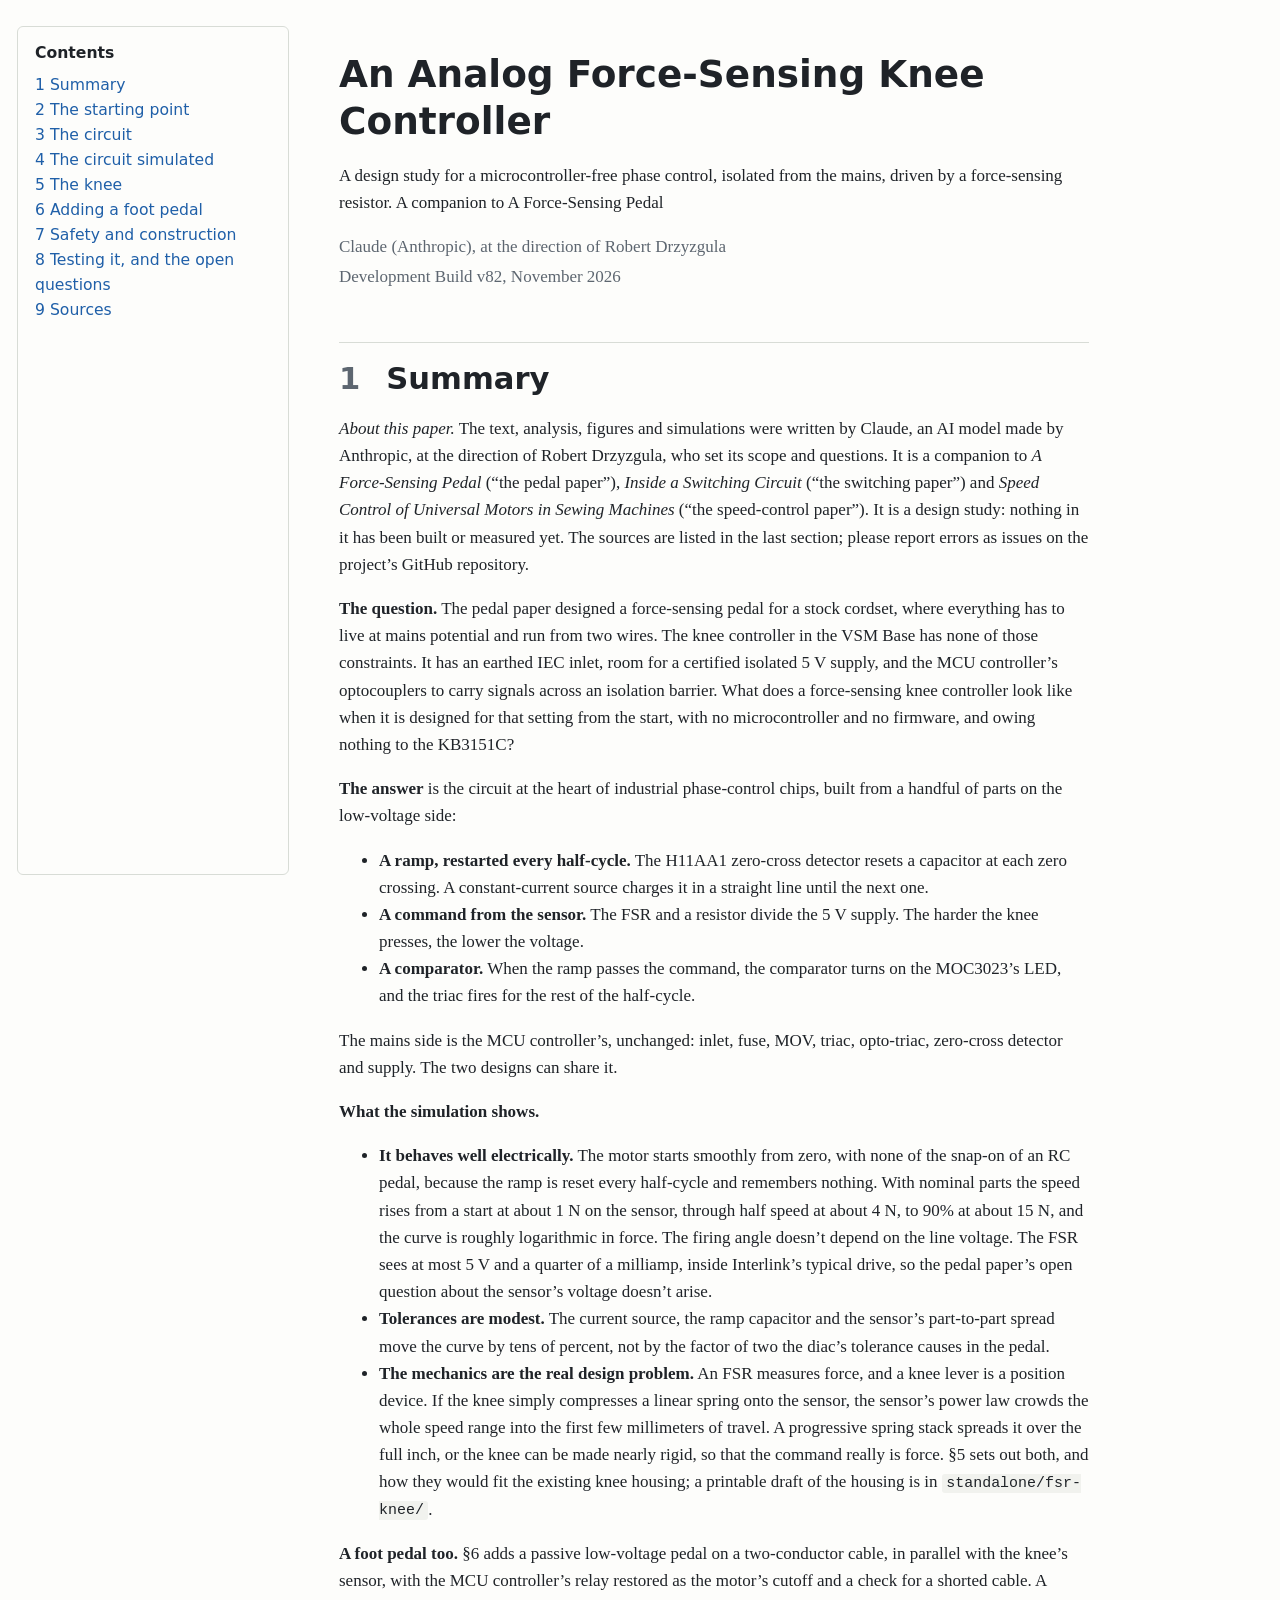
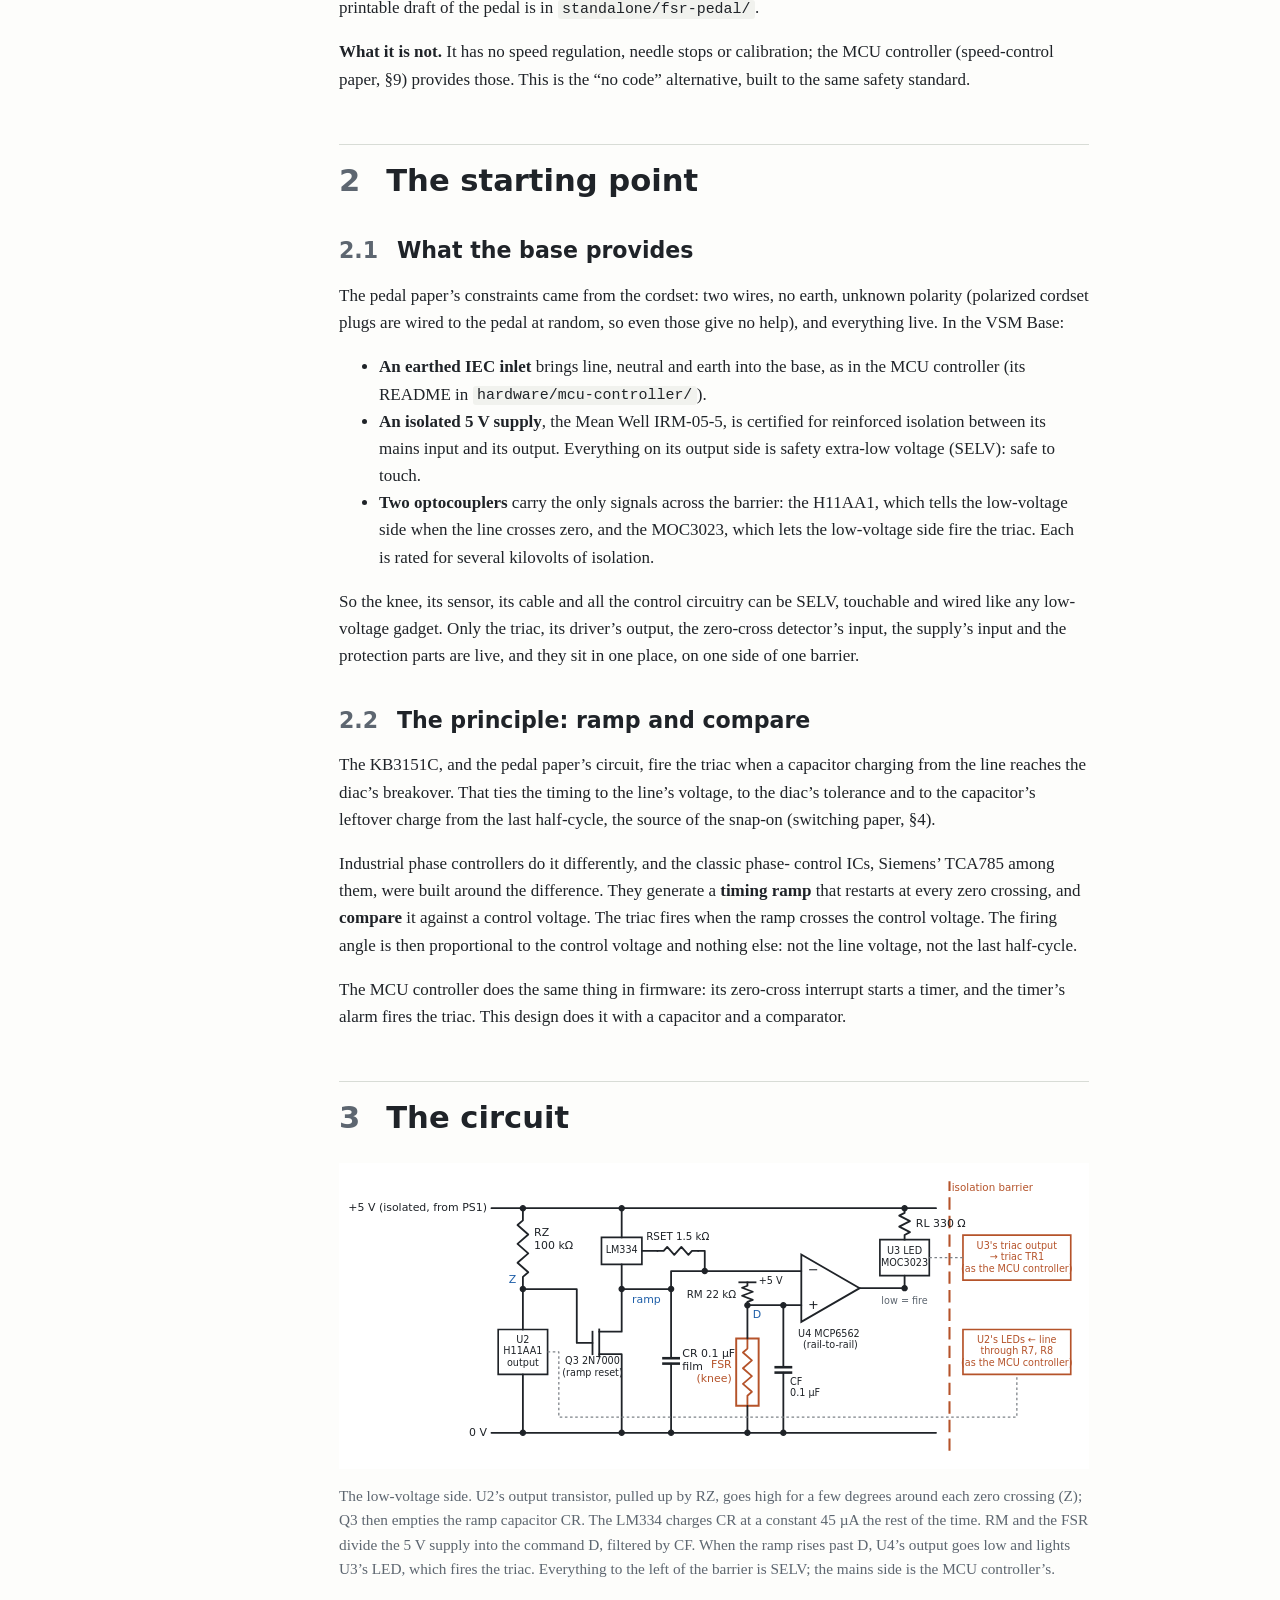
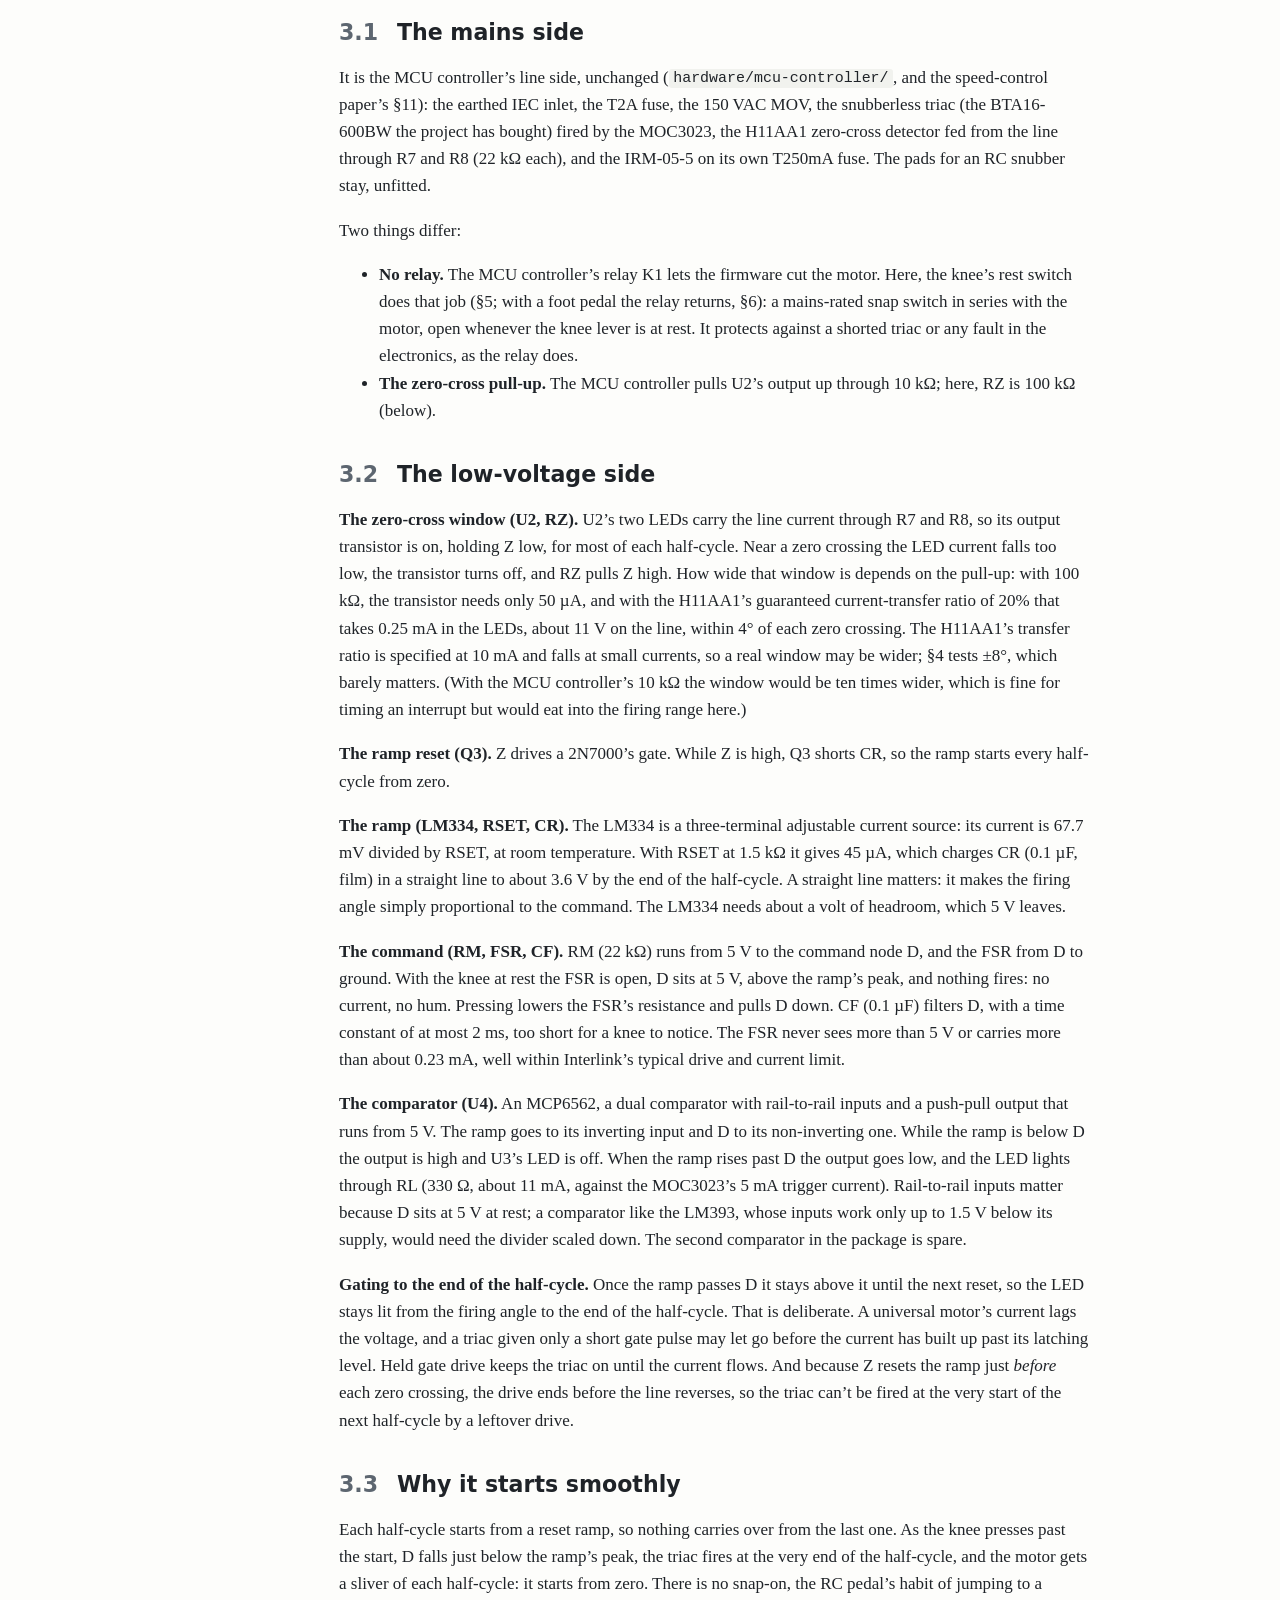
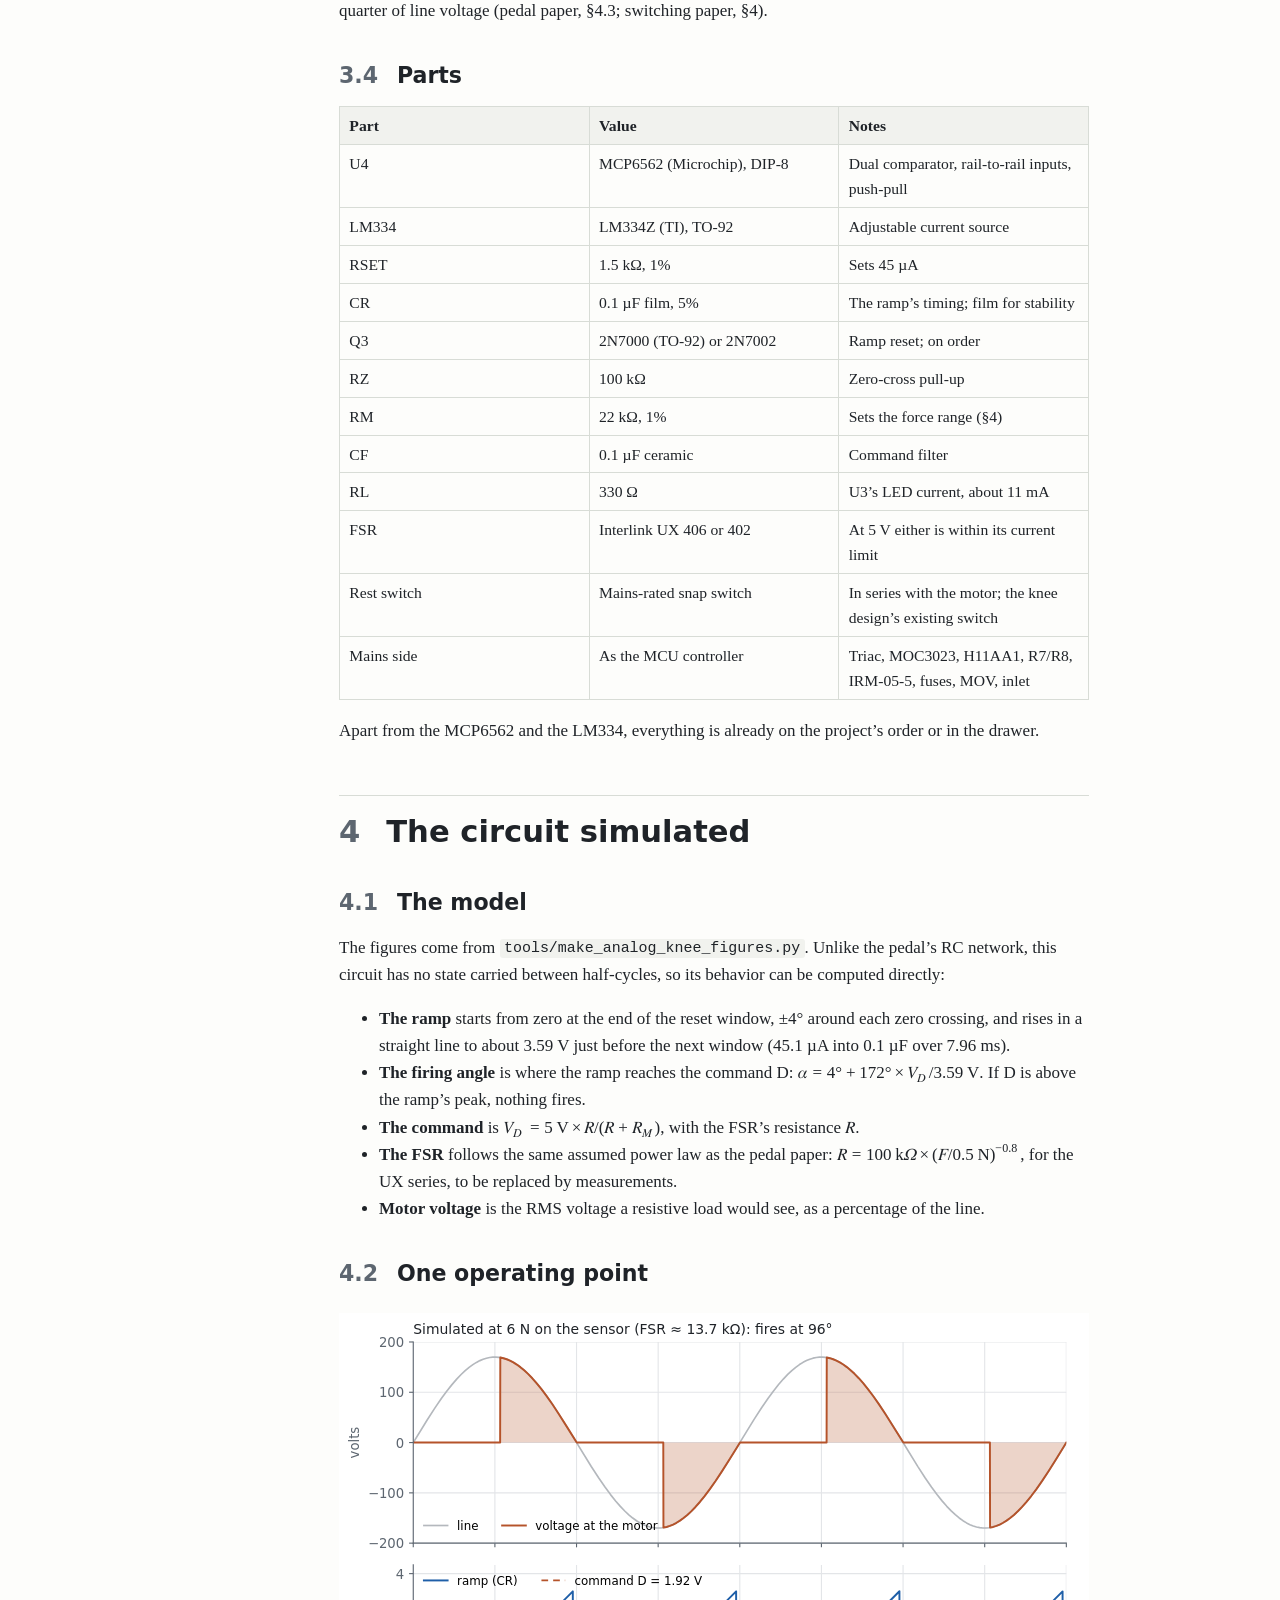
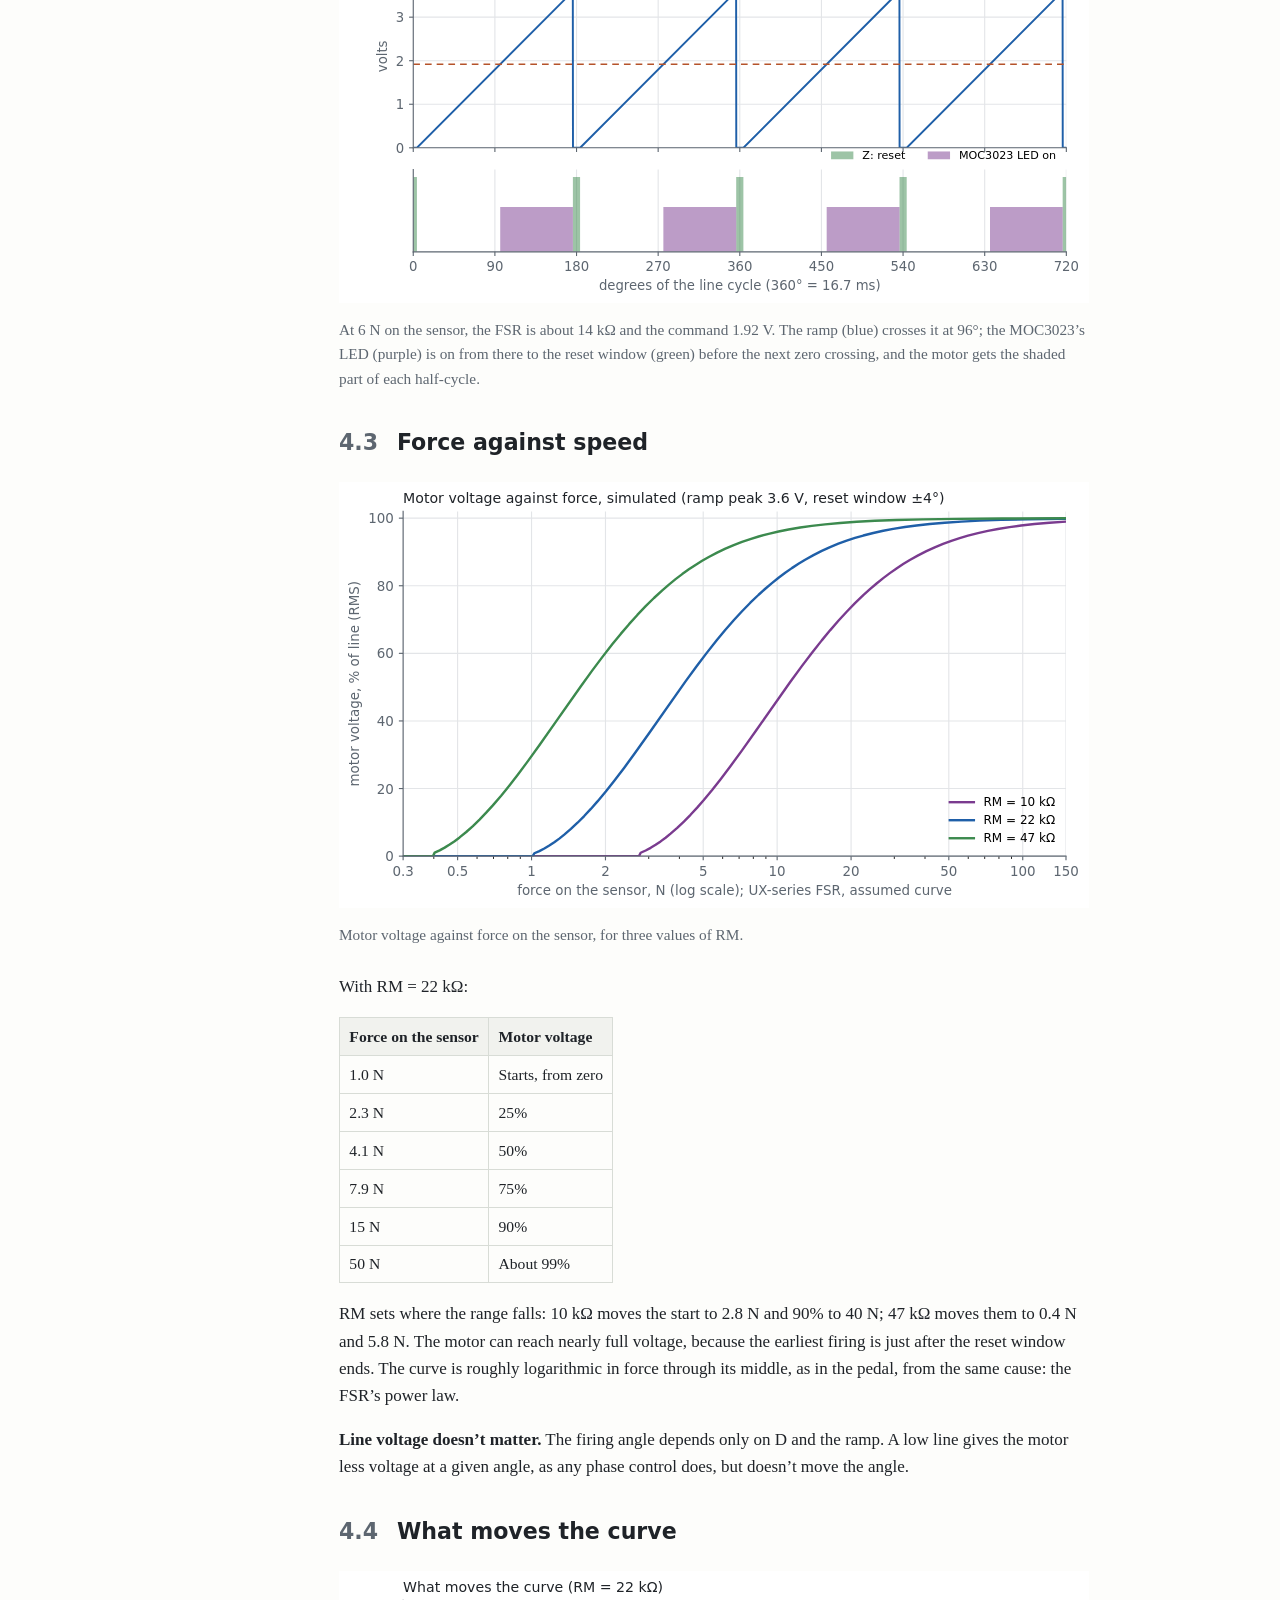
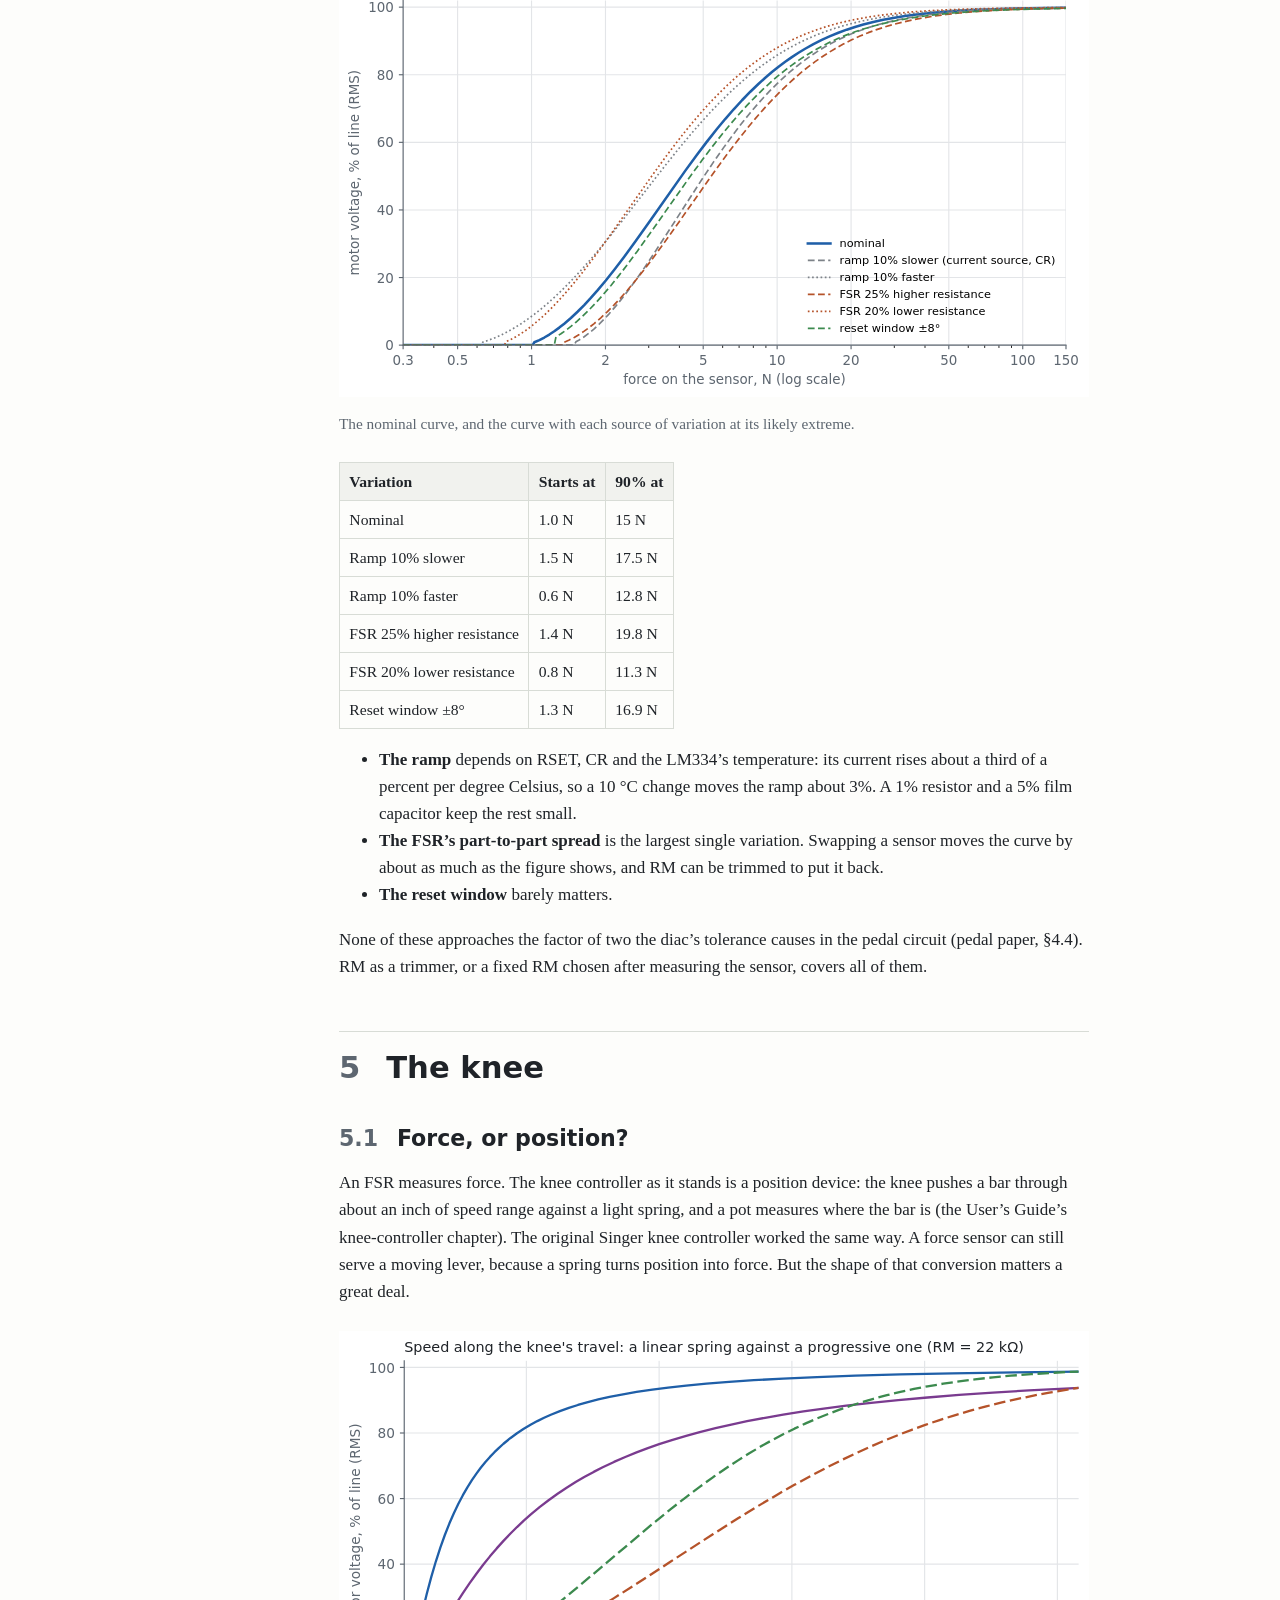
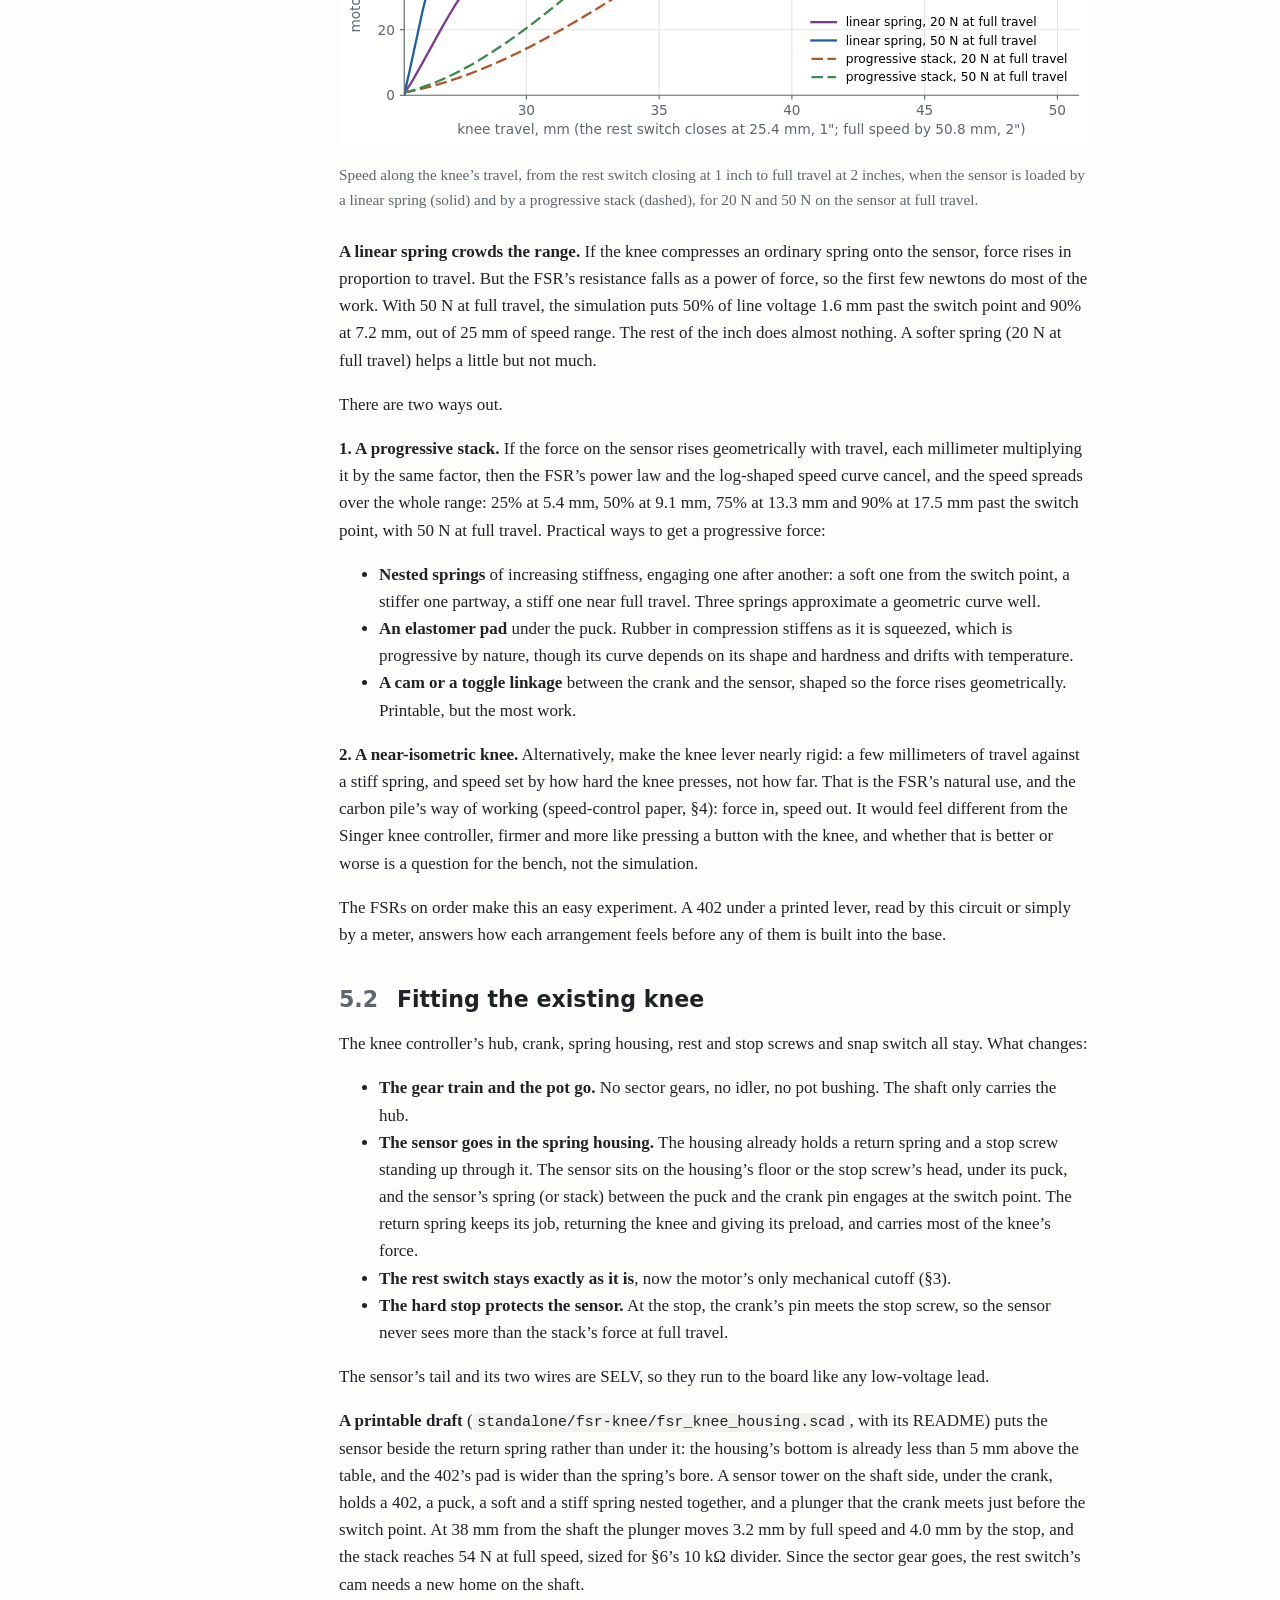
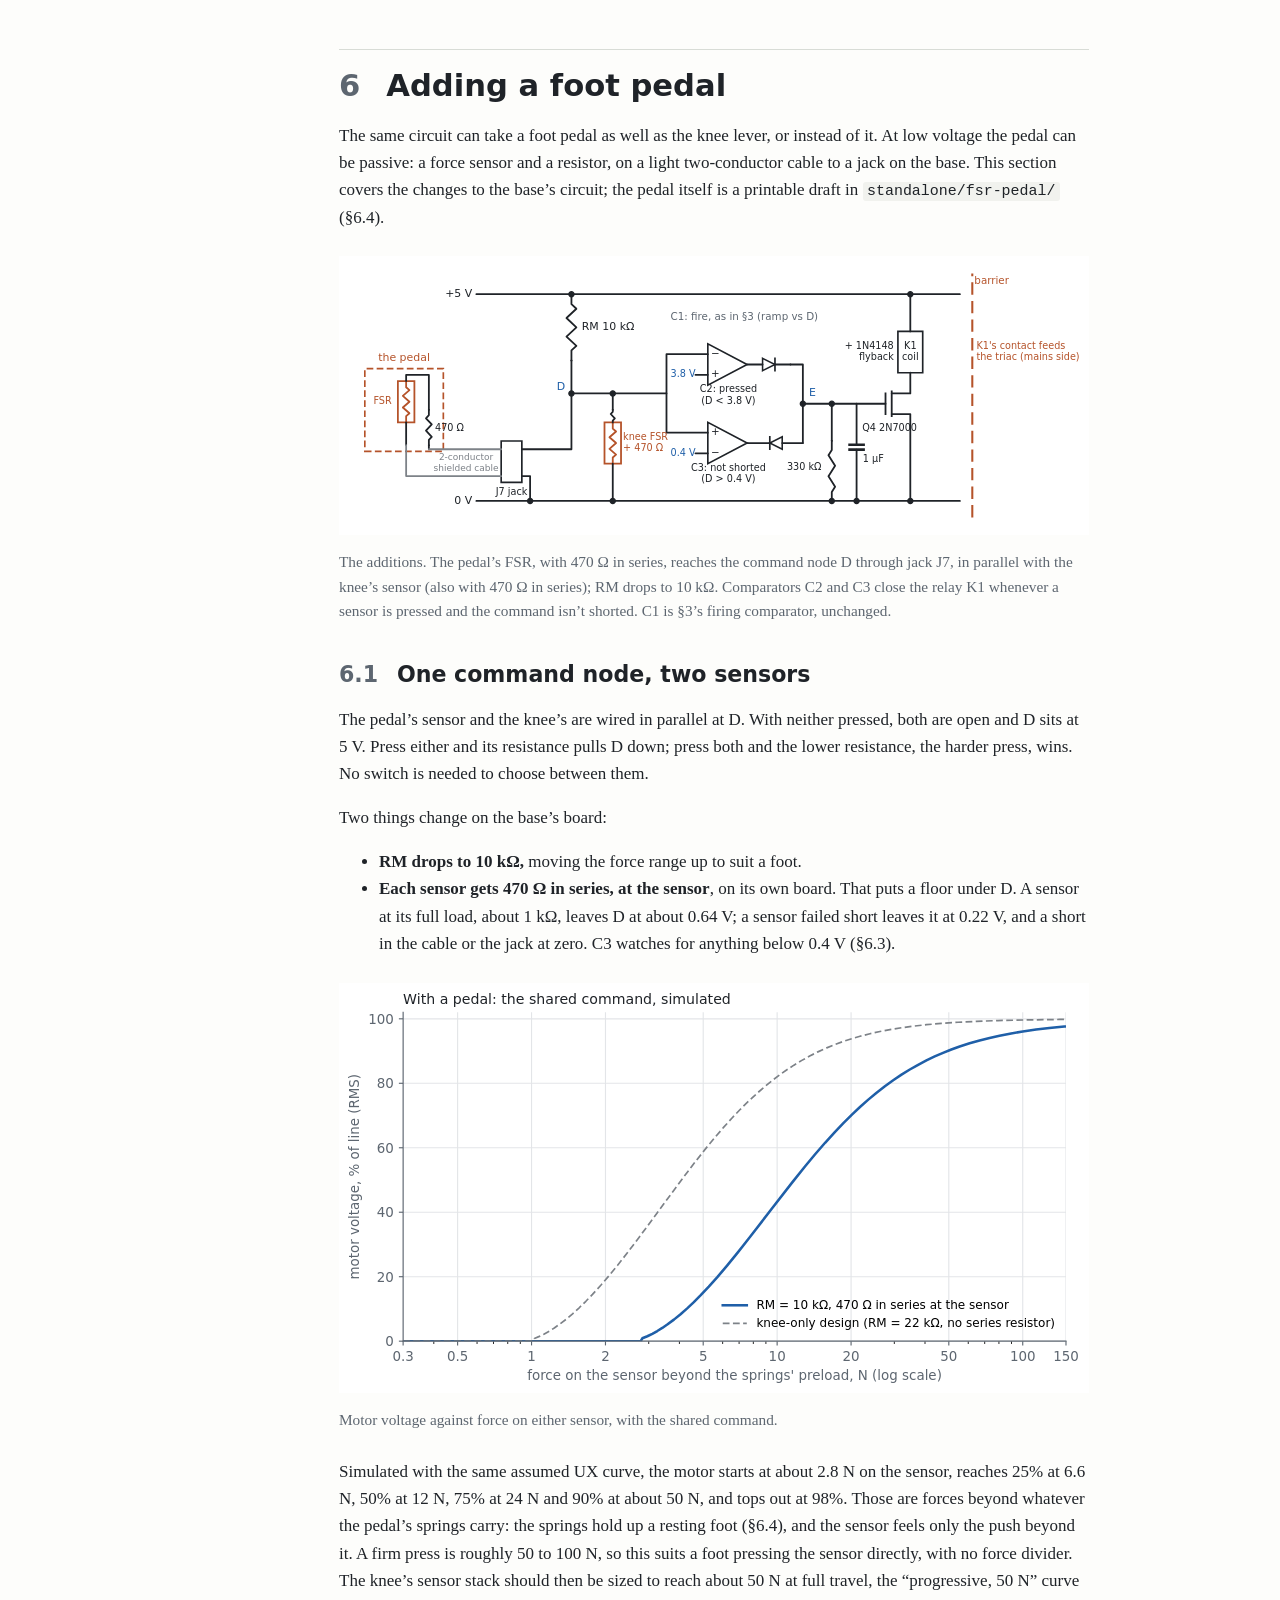
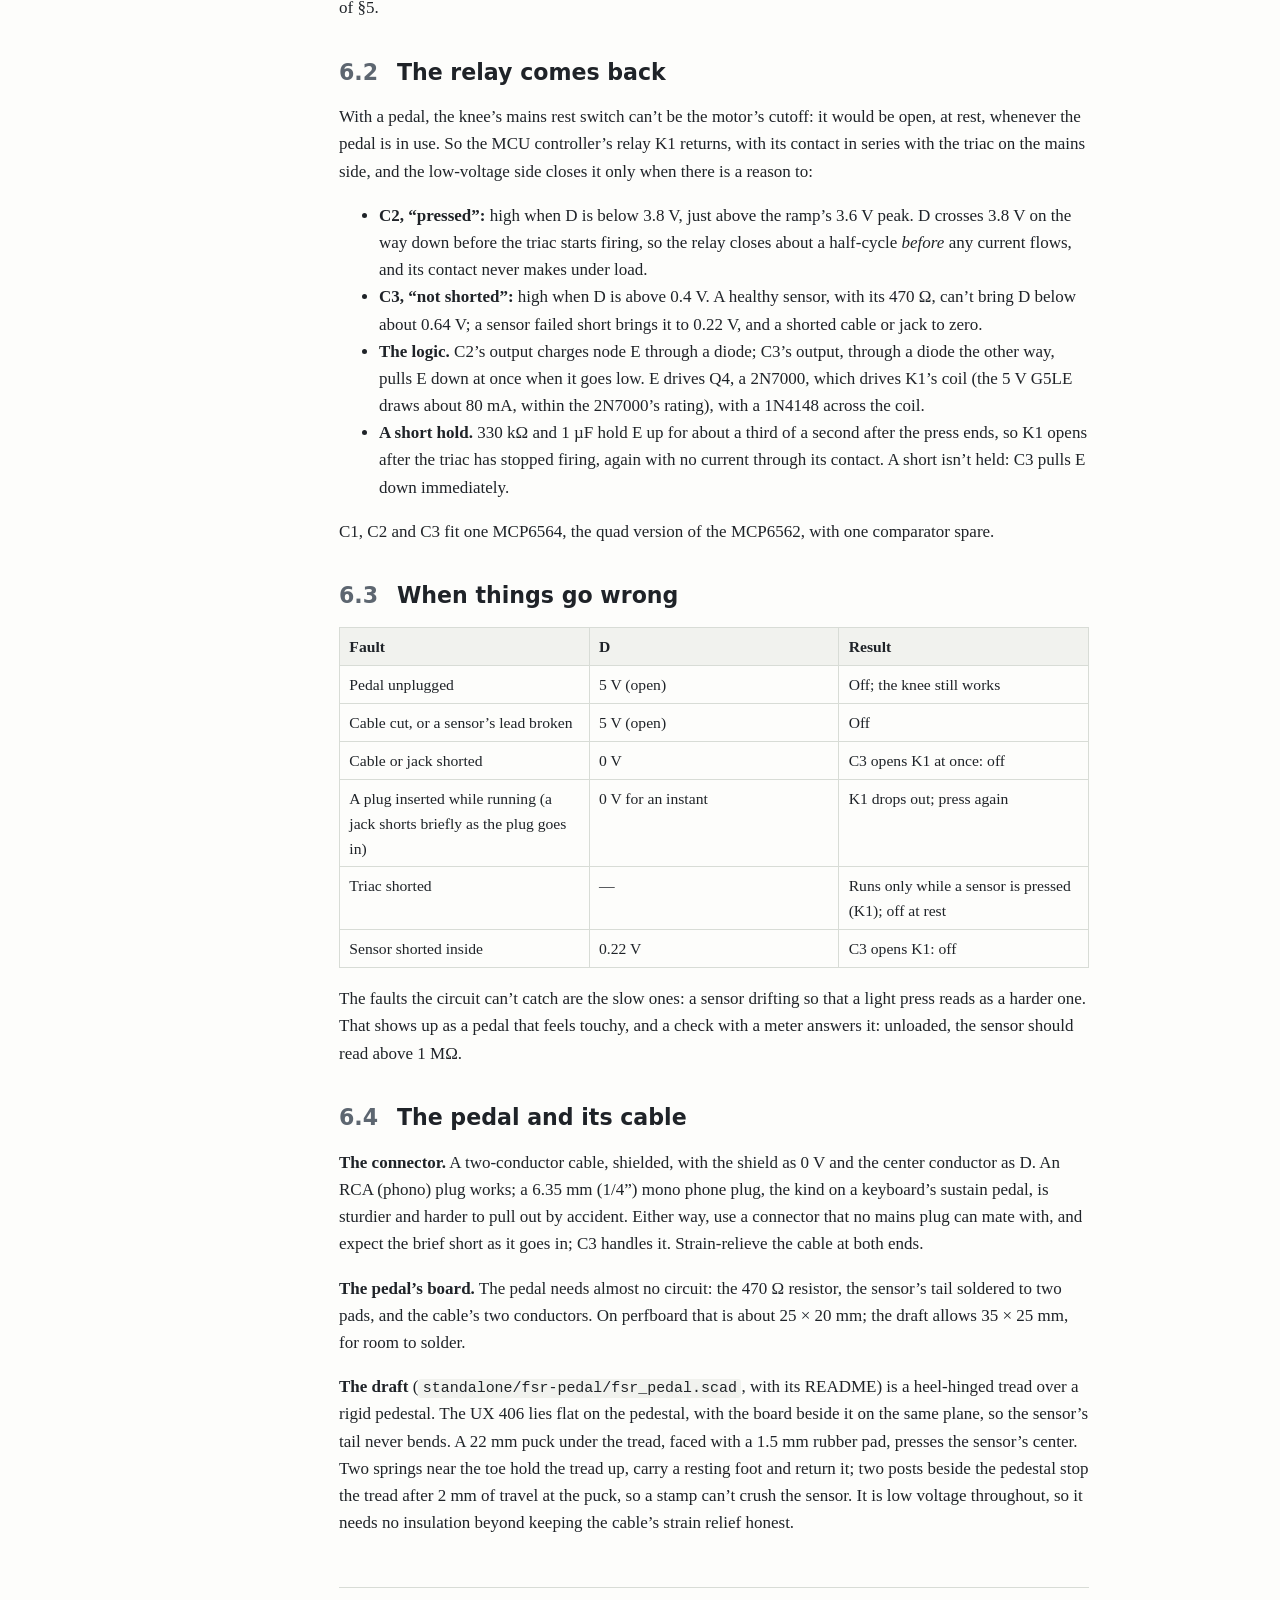
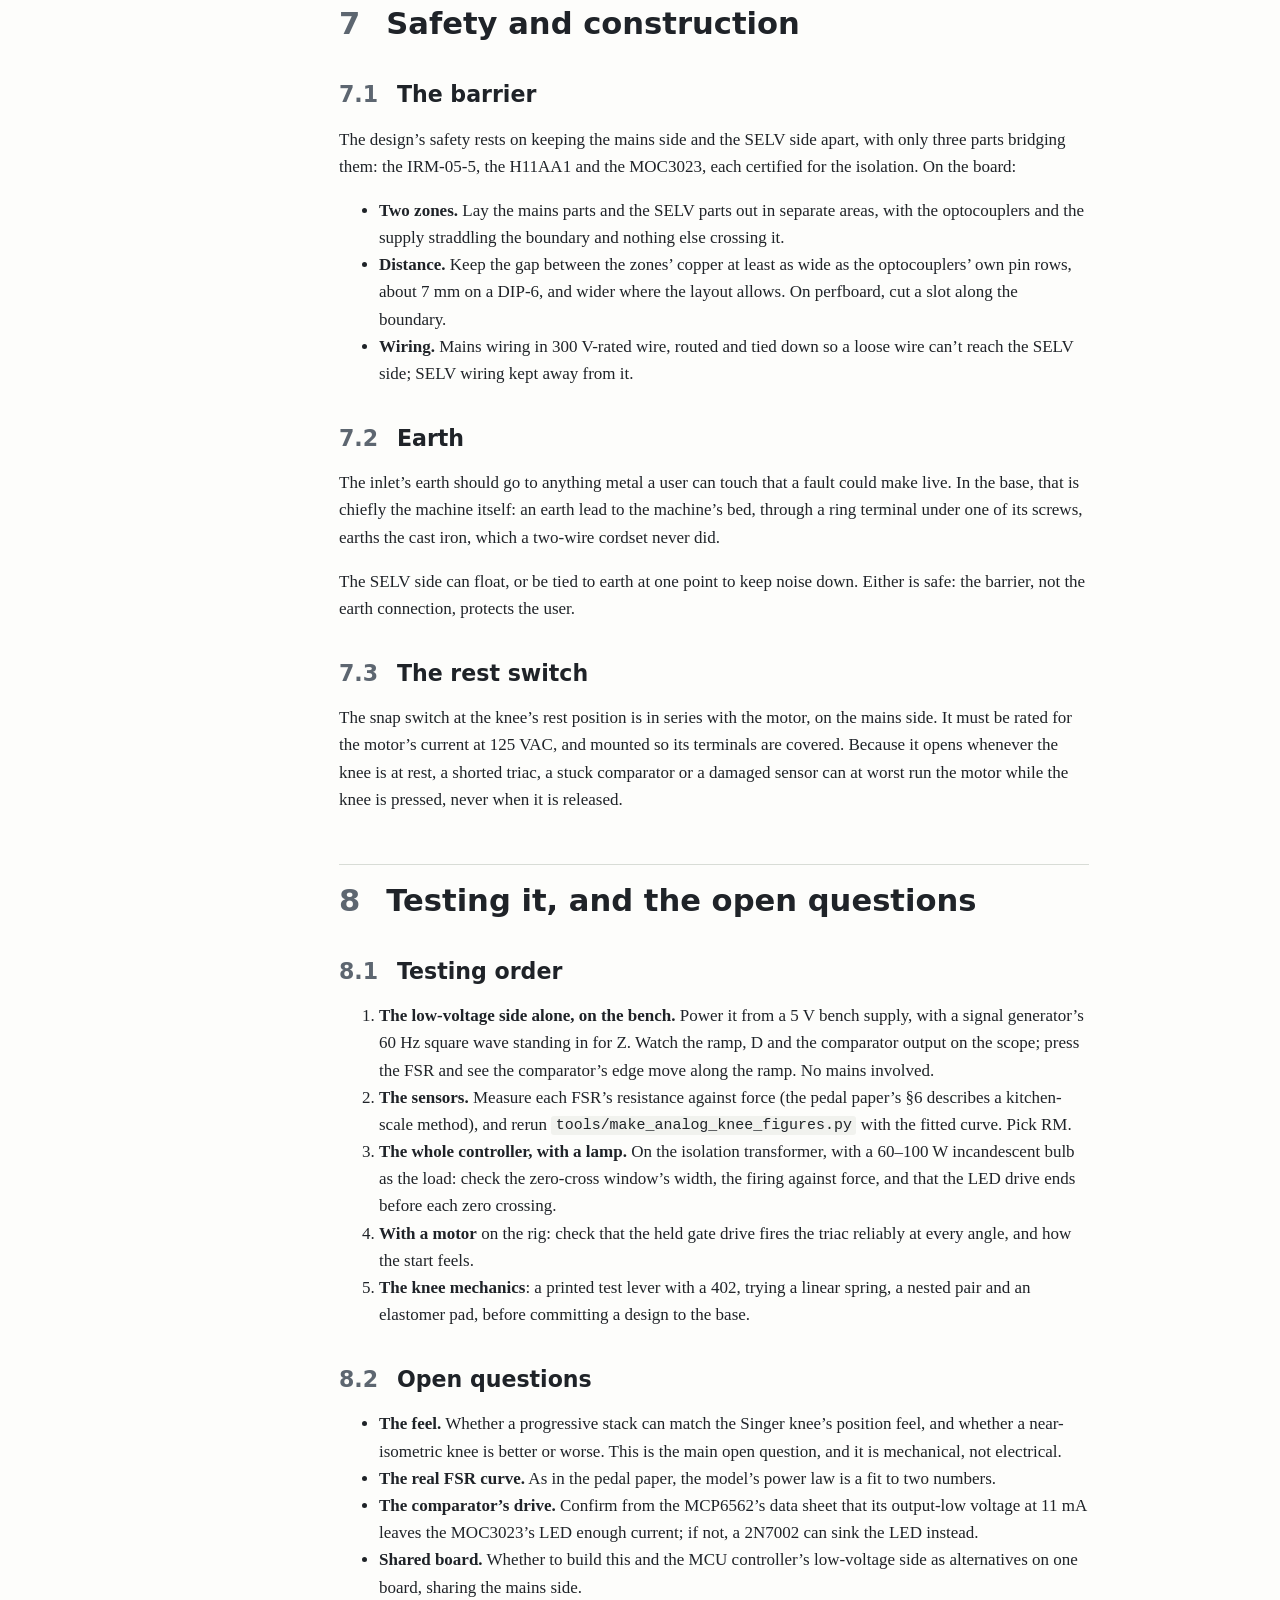
==== docs-snapshot/vsm-analog-knee-controller.html @ 9db37150 "Publish an HTML snapshot of the documents on GitHub Pages; v83 - docs-snapshot/ replaces pdfs/: the " ====
<!DOCTYPE html>
<html xmlns="http://www.w3.org/1999/xhtml" lang="en" xml:lang="en">
<head>
  <meta charset="utf-8" />
  <meta name="generator" content="pandoc" />
  <meta name="viewport" content="width=device-width, initial-scale=1.0, user-scalable=yes" />
  <meta name="author" content="Claude (Anthropic), at the direction of Robert Drzyzgula" />
  <title>An Analog Force-Sensing Knee Controller</title>
  <style>
code{white-space: pre-wrap;}
span.smallcaps{font-variant: small-caps;}
div.columns{display: flex; gap: min(4vw, 1.5em);}
div.column{flex: auto; overflow-x: auto;}
div.hanging-indent{margin-left: 1.5em; text-indent: -1.5em;}

ul.task-list[class]{list-style: none;}
ul.task-list li input[type="checkbox"] {
font-size: inherit;
width: 0.8em;
margin: 0 0.8em 0.2em -1.6em;
vertical-align: middle;
}
</style>
  <style type="text/css">
:root {
--bg: #fdfdfb; --fg: #1f2328; --muted: #5d6670; --rule: #d8dcd6;
--link: #1f5fa8; --code-bg: #f1f2ee; --quote-bg: #f3f5f0; --quote-bar: #8aa37b;
color-scheme: light dark;
}
@media (prefers-color-scheme: dark) {
:root {
--bg: #17191c; --fg: #e3e5e8; --muted: #9aa3ad; --rule: #353a40;
--link: #79aef0; --code-bg: #23272b; --quote-bg: #1f2420; --quote-bar: #6f8a62;
}
img { background: #fff; border-radius: 4px; } 
}
* { box-sizing: border-box; }
html { font-size: 17px; }
body {
margin: 0 auto; padding: 2rem 16px 4rem; max-width: 46rem;
background: var(--bg); color: var(--fg);
font: 1rem/1.6 Charter, "Bitstream Charter", "Iowan Old Style", Georgia, serif;
-webkit-text-size-adjust: 100%;
}
h1, h2, h3, h4, #TOC { font-family: system-ui, -apple-system, "Segoe UI", Roboto, sans-serif; }
h1, h2, h3 { line-height: 1.25; }
h1 { font-size: 1.8rem; margin: 3rem 0 1rem; padding-top: 1rem; border-top: 1px solid var(--rule); }
h2 { font-size: 1.3rem; margin: 2.2rem 0 .6rem; }
h3 { font-size: 1.1rem; margin: 1.8rem 0 .5rem; }
.header-section-number { color: var(--muted); margin-right: .5em; }
header#title-block-header { margin-bottom: 2rem; }
header#title-block-header h1.title { border: 0; margin-top: 0; font-size: 2.2rem; }
header .author, header .date { color: var(--muted); margin: .2rem 0; }
a { color: var(--link); text-decoration-thickness: 1px; text-underline-offset: 2px; }
img { max-width: 100%; height: auto; }
figure { margin: 1.5rem 0; text-align: center; }
figcaption { color: var(--muted); font-size: .9rem; margin-top: .4rem; text-align: left; }
code { font: .88em/1.4 ui-monospace, "SF Mono", Menlo, Consolas, monospace;
background: var(--code-bg); padding: .1em .3em; border-radius: 3px; overflow-wrap: anywhere; }
pre { background: var(--code-bg); padding: .8rem 1rem; border-radius: 4px; overflow-x: auto; }
pre code { background: none; padding: 0; overflow-wrap: normal; }
blockquote { margin: 1.2rem 0; padding: .6rem 1rem; background: var(--quote-bg);
border-left: 3px solid var(--quote-bar); border-radius: 0 4px 4px 0; }
blockquote p { margin: .4rem 0; }
table { border-collapse: collapse; margin: 1rem 0; font-size: .92rem; display: block;
overflow-x: auto; max-width: 100%; }
th, td { border: 1px solid var(--rule); padding: .35rem .55rem; text-align: left; vertical-align: top; }
th { background: var(--code-bg); }
#TOC { font-size: .92rem; border: 1px solid var(--rule); border-radius: 6px; padding: .8rem 1rem; margin: 0 0 2rem; }
#TOC::before { content: "Contents"; display: block; font-weight: 600; margin-bottom: .4rem; }
#TOC ul { list-style: none; padding-left: 1.1rem; margin: .2rem 0; }
#TOC > ul { padding-left: 0; }
#TOC a { text-decoration: none; }
#TOC a:hover { text-decoration: underline; }

@media (min-width: 78rem) {
body { margin-left: max(19rem, calc(50vw - 23rem)); }
#TOC { position: fixed; top: 1.5rem; bottom: 1.5rem; width: 16rem;
left: max(1rem, calc(50vw - 23rem - 18rem)); overflow-y: auto; margin: 0; }
}
@media print {
#TOC { position: static; width: auto; }
body { margin: 0 auto; max-width: none; }
a { color: inherit; }
}
</style>
  
</head>
<body>
<header id="title-block-header">
<h1 class="title">An Analog Force-Sensing Knee Controller</h1>
<p class="subtitle">A design study for a microcontroller-free phase
control, isolated from the mains, driven by a force-sensing resistor. A
companion to A Force-Sensing Pedal</p>
<p class="author">Claude (Anthropic), at the direction of Robert
Drzyzgula</p>
<p class="date">Development Build v82, November 2026</p>
</header>
<nav id="TOC" role="doc-toc">
<ul>
<li><a href="#summary" id="toc-summary"><span class="toc-section-number">1</span> Summary</a></li>
<li><a href="#the-starting-point" id="toc-the-starting-point"><span class="toc-section-number">2</span> The starting point</a></li>
<li><a href="#the-circuit" id="toc-the-circuit"><span class="toc-section-number">3</span> The circuit</a></li>
<li><a href="#the-circuit-simulated" id="toc-the-circuit-simulated"><span class="toc-section-number">4</span>
The circuit simulated</a></li>
<li><a href="#the-knee" id="toc-the-knee"><span class="toc-section-number">5</span> The knee</a></li>
<li><a href="#adding-a-foot-pedal" id="toc-adding-a-foot-pedal"><span class="toc-section-number">6</span> Adding a foot pedal</a></li>
<li><a href="#safety-and-construction" id="toc-safety-and-construction"><span class="toc-section-number">7</span> Safety and construction</a></li>
<li><a href="#testing-it-and-the-open-questions" id="toc-testing-it-and-the-open-questions"><span class="toc-section-number">8</span> Testing it, and the open
questions</a></li>
<li><a href="#sources" id="toc-sources"><span class="toc-section-number">9</span> Sources</a></li>
</ul>
</nav>
<h1 data-number="1" id="summary"><span class="header-section-number">1</span> Summary</h1>
<p><em>About this paper.</em> The text, analysis, figures and
simulations were written by Claude, an AI model made by Anthropic, at
the direction of Robert Drzyzgula, who set its scope and questions. It
is a companion to <em>A Force-Sensing Pedal</em> (“the pedal paper”),
<em>Inside a Switching Circuit</em> (“the switching paper”) and
<em>Speed Control of Universal Motors in Sewing Machines</em> (“the
speed-control paper”). It is a design study: nothing in it has been
built or measured yet. The sources are listed in the last section;
please report errors as issues on the project’s GitHub repository.</p>
<p><strong>The question.</strong> The pedal paper designed a
force-sensing pedal for a stock cordset, where everything has to live at
mains potential and run from two wires. The knee controller in the VSM
Base has none of those constraints. It has an earthed IEC inlet, room
for a certified isolated 5 V supply, and the MCU controller’s
optocouplers to carry signals across an isolation barrier. What does a
force-sensing knee controller look like when it is designed for that
setting from the start, with no microcontroller and no firmware, and
owing nothing to the KB3151C?</p>
<p><strong>The answer</strong> is the circuit at the heart of industrial
phase-control chips, built from a handful of parts on the low-voltage
side:</p>
<ul>
<li><strong>A ramp, restarted every half-cycle.</strong> The H11AA1
zero-cross detector resets a capacitor at each zero crossing. A
constant-current source charges it in a straight line until the next
one.</li>
<li><strong>A command from the sensor.</strong> The FSR and a resistor
divide the 5 V supply. The harder the knee presses, the lower the
voltage.</li>
<li><strong>A comparator.</strong> When the ramp passes the command, the
comparator turns on the MOC3023’s LED, and the triac fires for the rest
of the half-cycle.</li>
</ul>
<p>The mains side is the MCU controller’s, unchanged: inlet, fuse, MOV,
triac, opto-triac, zero-cross detector and supply. The two designs can
share it.</p>
<p><strong>What the simulation shows.</strong></p>
<ul>
<li><strong>It behaves well electrically.</strong> The motor starts
smoothly from zero, with none of the snap-on of an RC pedal, because the
ramp is reset every half-cycle and remembers nothing. With nominal parts
the speed rises from a start at about 1 N on the sensor, through half
speed at about 4 N, to 90% at about 15 N, and the curve is roughly
logarithmic in force. The firing angle doesn’t depend on the line
voltage. The FSR sees at most 5 V and a quarter of a milliamp, inside
Interlink’s typical drive, so the pedal paper’s open question about the
sensor’s voltage doesn’t arise.</li>
<li><strong>Tolerances are modest.</strong> The current source, the ramp
capacitor and the sensor’s part-to-part spread move the curve by tens of
percent, not by the factor of two the diac’s tolerance causes in the
pedal.</li>
<li><strong>The mechanics are the real design problem.</strong> An FSR
measures force, and a knee lever is a position device. If the knee
simply compresses a linear spring onto the sensor, the sensor’s power
law crowds the whole speed range into the first few millimeters of
travel. A progressive spring stack spreads it over the full inch, or the
knee can be made nearly rigid, so that the command really is force. §5
sets out both, and how they would fit the existing knee housing; a
printable draft of the housing is in
<code>standalone/fsr-knee/</code>.</li>
</ul>
<p><strong>A foot pedal too.</strong> §6 adds a passive low-voltage
pedal on a two-conductor cable, in parallel with the knee’s sensor, with
the MCU controller’s relay restored as the motor’s cutoff and a check
for a shorted cable. A printable draft of the pedal is in
<code>standalone/fsr-pedal/</code>.</p>
<p><strong>What it is not.</strong> It has no speed regulation, needle
stops or calibration; the MCU controller (speed-control paper, §9)
provides those. This is the “no code” alternative, built to the same
safety standard.</p>
<h1 data-number="2" id="the-starting-point"><span class="header-section-number">2</span> The starting point</h1>
<h2 data-number="2.1" id="what-the-base-provides"><span class="header-section-number">2.1</span> What the base provides</h2>
<p>The pedal paper’s constraints came from the cordset: two wires, no
earth, unknown polarity (polarized cordset plugs are wired to the pedal
at random, so even those give no help), and everything live. In the VSM
Base:</p>
<ul>
<li><strong>An earthed IEC inlet</strong> brings line, neutral and earth
into the base, as in the MCU controller (its README in
<code>hardware/mcu-controller/</code>).</li>
<li><strong>An isolated 5 V supply</strong>, the Mean Well IRM-05-5, is
certified for reinforced isolation between its mains input and its
output. Everything on its output side is safety extra-low voltage
(SELV): safe to touch.</li>
<li><strong>Two optocouplers</strong> carry the only signals across the
barrier: the H11AA1, which tells the low-voltage side when the line
crosses zero, and the MOC3023, which lets the low-voltage side fire the
triac. Each is rated for several kilovolts of isolation.</li>
</ul>
<p>So the knee, its sensor, its cable and all the control circuitry can
be SELV, touchable and wired like any low-voltage gadget. Only the
triac, its driver’s output, the zero-cross detector’s input, the
supply’s input and the protection parts are live, and they sit in one
place, on one side of one barrier.</p>
<h2 data-number="2.2" id="the-principle-ramp-and-compare"><span class="header-section-number">2.2</span> The principle: ramp and
compare</h2>
<p>The KB3151C, and the pedal paper’s circuit, fire the triac when a
capacitor charging from the line reaches the diac’s breakover. That ties
the timing to the line’s voltage, to the diac’s tolerance and to the
capacitor’s leftover charge from the last half-cycle, the source of the
snap-on (switching paper, §4).</p>
<p>Industrial phase controllers do it differently, and the classic
phase- control ICs, Siemens’ TCA785 among them, were built around the
difference. They generate a <strong>timing ramp</strong> that restarts
at every zero crossing, and <strong>compare</strong> it against a
control voltage. The triac fires when the ramp crosses the control
voltage. The firing angle is then proportional to the control voltage
and nothing else: not the line voltage, not the last half-cycle.</p>
<p>The MCU controller does the same thing in firmware: its zero-cross
interrupt starts a timer, and the timer’s alarm fires the triac. This
design does it with a capacitor and a comparator.</p>
<h1 data-number="3" id="the-circuit"><span class="header-section-number">3</span> The circuit</h1>
<figure>
<img src="[data-uri]" style="width:100.0%" alt="The low-voltage side. U2’s output transistor, pulled up by RZ, goes high for a few degrees around each zero crossing (Z); Q3 then empties the ramp capacitor CR. The LM334 charges CR at a constant 45 µA the rest of the time. RM and the FSR divide the 5 V supply into the command D, filtered by CF. When the ramp rises past D, U4’s output goes low and lights U3’s LED, which fires the triac. Everything to the left of the barrier is SELV; the mains side is the MCU controller’s." />
<figcaption aria-hidden="true">The low-voltage side. U2’s output
transistor, pulled up by RZ, goes high for a few degrees around each
zero crossing (Z); Q3 then empties the ramp capacitor CR. The LM334
charges CR at a constant 45 µA the rest of the time. RM and the FSR
divide the 5 V supply into the command D, filtered by CF. When the ramp
rises past D, U4’s output goes low and lights U3’s LED, which fires the
triac. Everything to the left of the barrier is SELV; the mains side is
the MCU controller’s.</figcaption>
</figure>
<h2 data-number="3.1" id="the-mains-side"><span class="header-section-number">3.1</span> The mains side</h2>
<p>It is the MCU controller’s line side, unchanged
(<code>hardware/mcu-controller/</code>, and the speed-control paper’s
§11): the earthed IEC inlet, the T2A fuse, the 150 VAC MOV, the
snubberless triac (the BTA16-600BW the project has bought) fired by the
MOC3023, the H11AA1 zero-cross detector fed from the line through R7 and
R8 (22 kΩ each), and the IRM-05-5 on its own T250mA fuse. The pads for
an RC snubber stay, unfitted.</p>
<p>Two things differ:</p>
<ul>
<li><strong>No relay.</strong> The MCU controller’s relay K1 lets the
firmware cut the motor. Here, the knee’s rest switch does that job (§5;
with a foot pedal the relay returns, §6): a mains-rated snap switch in
series with the motor, open whenever the knee lever is at rest. It
protects against a shorted triac or any fault in the electronics, as the
relay does.</li>
<li><strong>The zero-cross pull-up.</strong> The MCU controller pulls
U2’s output up through 10 kΩ; here, RZ is 100 kΩ (below).</li>
</ul>
<h2 data-number="3.2" id="the-low-voltage-side"><span class="header-section-number">3.2</span> The low-voltage side</h2>
<p><strong>The zero-cross window (U2, RZ).</strong> U2’s two LEDs carry
the line current through R7 and R8, so its output transistor is on,
holding Z low, for most of each half-cycle. Near a zero crossing the LED
current falls too low, the transistor turns off, and RZ pulls Z high.
How wide that window is depends on the pull-up: with 100 kΩ, the
transistor needs only 50 µA, and with the H11AA1’s guaranteed
current-transfer ratio of 20% that takes 0.25 mA in the LEDs, about 11 V
on the line, within 4° of each zero crossing. The H11AA1’s transfer
ratio is specified at 10 mA and falls at small currents, so a real
window may be wider; §4 tests ±8°, which barely matters. (With the MCU
controller’s 10 kΩ the window would be ten times wider, which is fine
for timing an interrupt but would eat into the firing range here.)</p>
<p><strong>The ramp reset (Q3).</strong> Z drives a 2N7000’s gate. While
Z is high, Q3 shorts CR, so the ramp starts every half-cycle from
zero.</p>
<p><strong>The ramp (LM334, RSET, CR).</strong> The LM334 is a
three-terminal adjustable current source: its current is 67.7 mV divided
by RSET, at room temperature. With RSET at 1.5 kΩ it gives 45 µA, which
charges CR (0.1 µF, film) in a straight line to about 3.6 V by the end
of the half-cycle. A straight line matters: it makes the firing angle
simply proportional to the command. The LM334 needs about a volt of
headroom, which 5 V leaves.</p>
<p><strong>The command (RM, FSR, CF).</strong> RM (22 kΩ) runs from 5 V
to the command node D, and the FSR from D to ground. With the knee at
rest the FSR is open, D sits at 5 V, above the ramp’s peak, and nothing
fires: no current, no hum. Pressing lowers the FSR’s resistance and
pulls D down. CF (0.1 µF) filters D, with a time constant of at most 2
ms, too short for a knee to notice. The FSR never sees more than 5 V or
carries more than about 0.23 mA, well within Interlink’s typical drive
and current limit.</p>
<p><strong>The comparator (U4).</strong> An MCP6562, a dual comparator
with rail-to-rail inputs and a push-pull output that runs from 5 V. The
ramp goes to its inverting input and D to its non-inverting one. While
the ramp is below D the output is high and U3’s LED is off. When the
ramp rises past D the output goes low, and the LED lights through RL
(330 Ω, about 11 mA, against the MOC3023’s 5 mA trigger current).
Rail-to-rail inputs matter because D sits at 5 V at rest; a comparator
like the LM393, whose inputs work only up to 1.5 V below its supply,
would need the divider scaled down. The second comparator in the package
is spare.</p>
<p><strong>Gating to the end of the half-cycle.</strong> Once the ramp
passes D it stays above it until the next reset, so the LED stays lit
from the firing angle to the end of the half-cycle. That is deliberate.
A universal motor’s current lags the voltage, and a triac given only a
short gate pulse may let go before the current has built up past its
latching level. Held gate drive keeps the triac on until the current
flows. And because Z resets the ramp just <em>before</em> each zero
crossing, the drive ends before the line reverses, so the triac can’t be
fired at the very start of the next half-cycle by a leftover drive.</p>
<h2 data-number="3.3" id="why-it-starts-smoothly"><span class="header-section-number">3.3</span> Why it starts smoothly</h2>
<p>Each half-cycle starts from a reset ramp, so nothing carries over
from the last one. As the knee presses past the start, D falls just
below the ramp’s peak, the triac fires at the very end of the
half-cycle, and the motor gets a sliver of each half-cycle: it starts
from zero. There is no snap-on, the RC pedal’s habit of jumping to a
quarter of line voltage (pedal paper, §4.3; switching paper, §4).</p>
<h2 data-number="3.4" id="parts"><span class="header-section-number">3.4</span> Parts</h2>
<table>
<colgroup>
<col style="width: 33%" />
<col style="width: 33%" />
<col style="width: 33%" />
</colgroup>
<thead>
<tr class="header">
<th>Part</th>
<th>Value</th>
<th>Notes</th>
</tr>
</thead>
<tbody>
<tr class="odd">
<td>U4</td>
<td>MCP6562 (Microchip), DIP-8</td>
<td>Dual comparator, rail-to-rail inputs, push-pull</td>
</tr>
<tr class="even">
<td>LM334</td>
<td>LM334Z (TI), TO-92</td>
<td>Adjustable current source</td>
</tr>
<tr class="odd">
<td>RSET</td>
<td>1.5 kΩ, 1%</td>
<td>Sets 45 µA</td>
</tr>
<tr class="even">
<td>CR</td>
<td>0.1 µF film, 5%</td>
<td>The ramp’s timing; film for stability</td>
</tr>
<tr class="odd">
<td>Q3</td>
<td>2N7000 (TO-92) or 2N7002</td>
<td>Ramp reset; on order</td>
</tr>
<tr class="even">
<td>RZ</td>
<td>100 kΩ</td>
<td>Zero-cross pull-up</td>
</tr>
<tr class="odd">
<td>RM</td>
<td>22 kΩ, 1%</td>
<td>Sets the force range (§4)</td>
</tr>
<tr class="even">
<td>CF</td>
<td>0.1 µF ceramic</td>
<td>Command filter</td>
</tr>
<tr class="odd">
<td>RL</td>
<td>330 Ω</td>
<td>U3’s LED current, about 11 mA</td>
</tr>
<tr class="even">
<td>FSR</td>
<td>Interlink UX 406 or 402</td>
<td>At 5 V either is within its current limit</td>
</tr>
<tr class="odd">
<td>Rest switch</td>
<td>Mains-rated snap switch</td>
<td>In series with the motor; the knee design’s existing switch</td>
</tr>
<tr class="even">
<td>Mains side</td>
<td>As the MCU controller</td>
<td>Triac, MOC3023, H11AA1, R7/R8, IRM-05-5, fuses, MOV, inlet</td>
</tr>
</tbody>
</table>
<p>Apart from the MCP6562 and the LM334, everything is already on the
project’s order or in the drawer.</p>
<h1 data-number="4" id="the-circuit-simulated"><span class="header-section-number">4</span> The circuit simulated</h1>
<h2 data-number="4.1" id="the-model"><span class="header-section-number">4.1</span> The model</h2>
<p>The figures come from <code>tools/make_analog_knee_figures.py</code>.
Unlike the pedal’s RC network, this circuit has no state carried between
half-cycles, so its behavior can be computed directly:</p>
<ul>
<li><strong>The ramp</strong> starts from zero at the end of the reset
window, ±4° around each zero crossing, and rises in a straight line to
about 3.59 V just before the next window (45.1 µA into 0.1 µF over 7.96
ms).</li>
<li><strong>The firing angle</strong> is where the ramp reaches the
command D:
<math display="inline" xmlns="http://www.w3.org/1998/Math/MathML"><semantics><mrow><mi>α</mi><mo>=</mo><mn>4</mn><mi>°</mi><mo>+</mo><mn>172</mn><mi>°</mi><mo>×</mo><msub><mi>V</mi><mi>D</mi></msub><mi>/</mi><mn>3.59</mn><mspace width="0.222em"></mspace><mtext mathvariant="normal">V</mtext></mrow><annotation encoding="application/x-tex">\alpha = 4° + 172° \times V_D / 3.59\ \text{V}</annotation></semantics></math>.
If D is above the ramp’s peak, nothing fires.</li>
<li><strong>The command</strong> is
<math display="inline" xmlns="http://www.w3.org/1998/Math/MathML"><semantics><mrow><msub><mi>V</mi><mi>D</mi></msub><mo>=</mo><mn>5</mn><mspace width="0.222em"></mspace><mtext mathvariant="normal">V</mtext><mo>×</mo><mi>R</mi><mi>/</mi><mrow><mo stretchy="true" form="prefix">(</mo><mi>R</mi><mo>+</mo><msub><mi>R</mi><mi>M</mi></msub><mo stretchy="true" form="postfix">)</mo></mrow></mrow><annotation encoding="application/x-tex">V_D = 5\ \text{V} \times R / (R + R_M)</annotation></semantics></math>,
with the FSR’s resistance
<math display="inline" xmlns="http://www.w3.org/1998/Math/MathML"><semantics><mi>R</mi><annotation encoding="application/x-tex">R</annotation></semantics></math>.</li>
<li><strong>The FSR</strong> follows the same assumed power law as the
pedal paper:
<math display="inline" xmlns="http://www.w3.org/1998/Math/MathML"><semantics><mrow><mi>R</mi><mo>=</mo><mn>100</mn><mspace width="0.222em"></mspace><mtext mathvariant="normal">k</mtext><mi>Ω</mi><mo>×</mo><msup><mrow><mo stretchy="true" form="prefix">(</mo><mi>F</mi><mi>/</mi><mn>0.5</mn><mspace width="0.222em"></mspace><mtext mathvariant="normal">N</mtext><mo stretchy="true" form="postfix">)</mo></mrow><mrow><mo>−</mo><mn>0.8</mn></mrow></msup></mrow><annotation encoding="application/x-tex">R = 100\ \text{k}\Omega \times (F / 0.5\ \text{N})^{-0.8}</annotation></semantics></math>,
for the UX series, to be replaced by measurements.</li>
<li><strong>Motor voltage</strong> is the RMS voltage a resistive load
would see, as a percentage of the line.</li>
</ul>
<h2 data-number="4.2" id="one-operating-point"><span class="header-section-number">4.2</span> One operating point</h2>
<figure>
<img src="[data-uri]" style="width:100.0%" alt="At 6 N on the sensor, the FSR is about 14 kΩ and the command 1.92 V. The ramp (blue) crosses it at 96°; the MOC3023’s LED (purple) is on from there to the reset window (green) before the next zero crossing, and the motor gets the shaded part of each half-cycle." />
<figcaption aria-hidden="true">At 6 N on the sensor, the FSR is about 14
kΩ and the command 1.92 V. The ramp (blue) crosses it at 96°; the
MOC3023’s LED (purple) is on from there to the reset window (green)
before the next zero crossing, and the motor gets the shaded part of
each half-cycle.</figcaption>
</figure>
<h2 data-number="4.3" id="force-against-speed"><span class="header-section-number">4.3</span> Force against speed</h2>
<figure>
<img src="[data-uri]" style="width:100.0%" alt="Motor voltage against force on the sensor, for three values of RM." />
<figcaption aria-hidden="true">Motor voltage against force on the
sensor, for three values of RM.</figcaption>
</figure>
<p>With RM = 22 kΩ:</p>
<table>
<thead>
<tr class="header">
<th>Force on the sensor</th>
<th>Motor voltage</th>
</tr>
</thead>
<tbody>
<tr class="odd">
<td>1.0 N</td>
<td>Starts, from zero</td>
</tr>
<tr class="even">
<td>2.3 N</td>
<td>25%</td>
</tr>
<tr class="odd">
<td>4.1 N</td>
<td>50%</td>
</tr>
<tr class="even">
<td>7.9 N</td>
<td>75%</td>
</tr>
<tr class="odd">
<td>15 N</td>
<td>90%</td>
</tr>
<tr class="even">
<td>50 N</td>
<td>About 99%</td>
</tr>
</tbody>
</table>
<p>RM sets where the range falls: 10 kΩ moves the start to 2.8 N and 90%
to 40 N; 47 kΩ moves them to 0.4 N and 5.8 N. The motor can reach nearly
full voltage, because the earliest firing is just after the reset window
ends. The curve is roughly logarithmic in force through its middle, as
in the pedal, from the same cause: the FSR’s power law.</p>
<p><strong>Line voltage doesn’t matter.</strong> The firing angle
depends only on D and the ramp. A low line gives the motor less voltage
at a given angle, as any phase control does, but doesn’t move the
angle.</p>
<h2 data-number="4.4" id="what-moves-the-curve"><span class="header-section-number">4.4</span> What moves the curve</h2>
<figure>
<img src="[data-uri]" style="width:100.0%" alt="The nominal curve, and the curve with each source of variation at its likely extreme." />
<figcaption aria-hidden="true">The nominal curve, and the curve with
each source of variation at its lik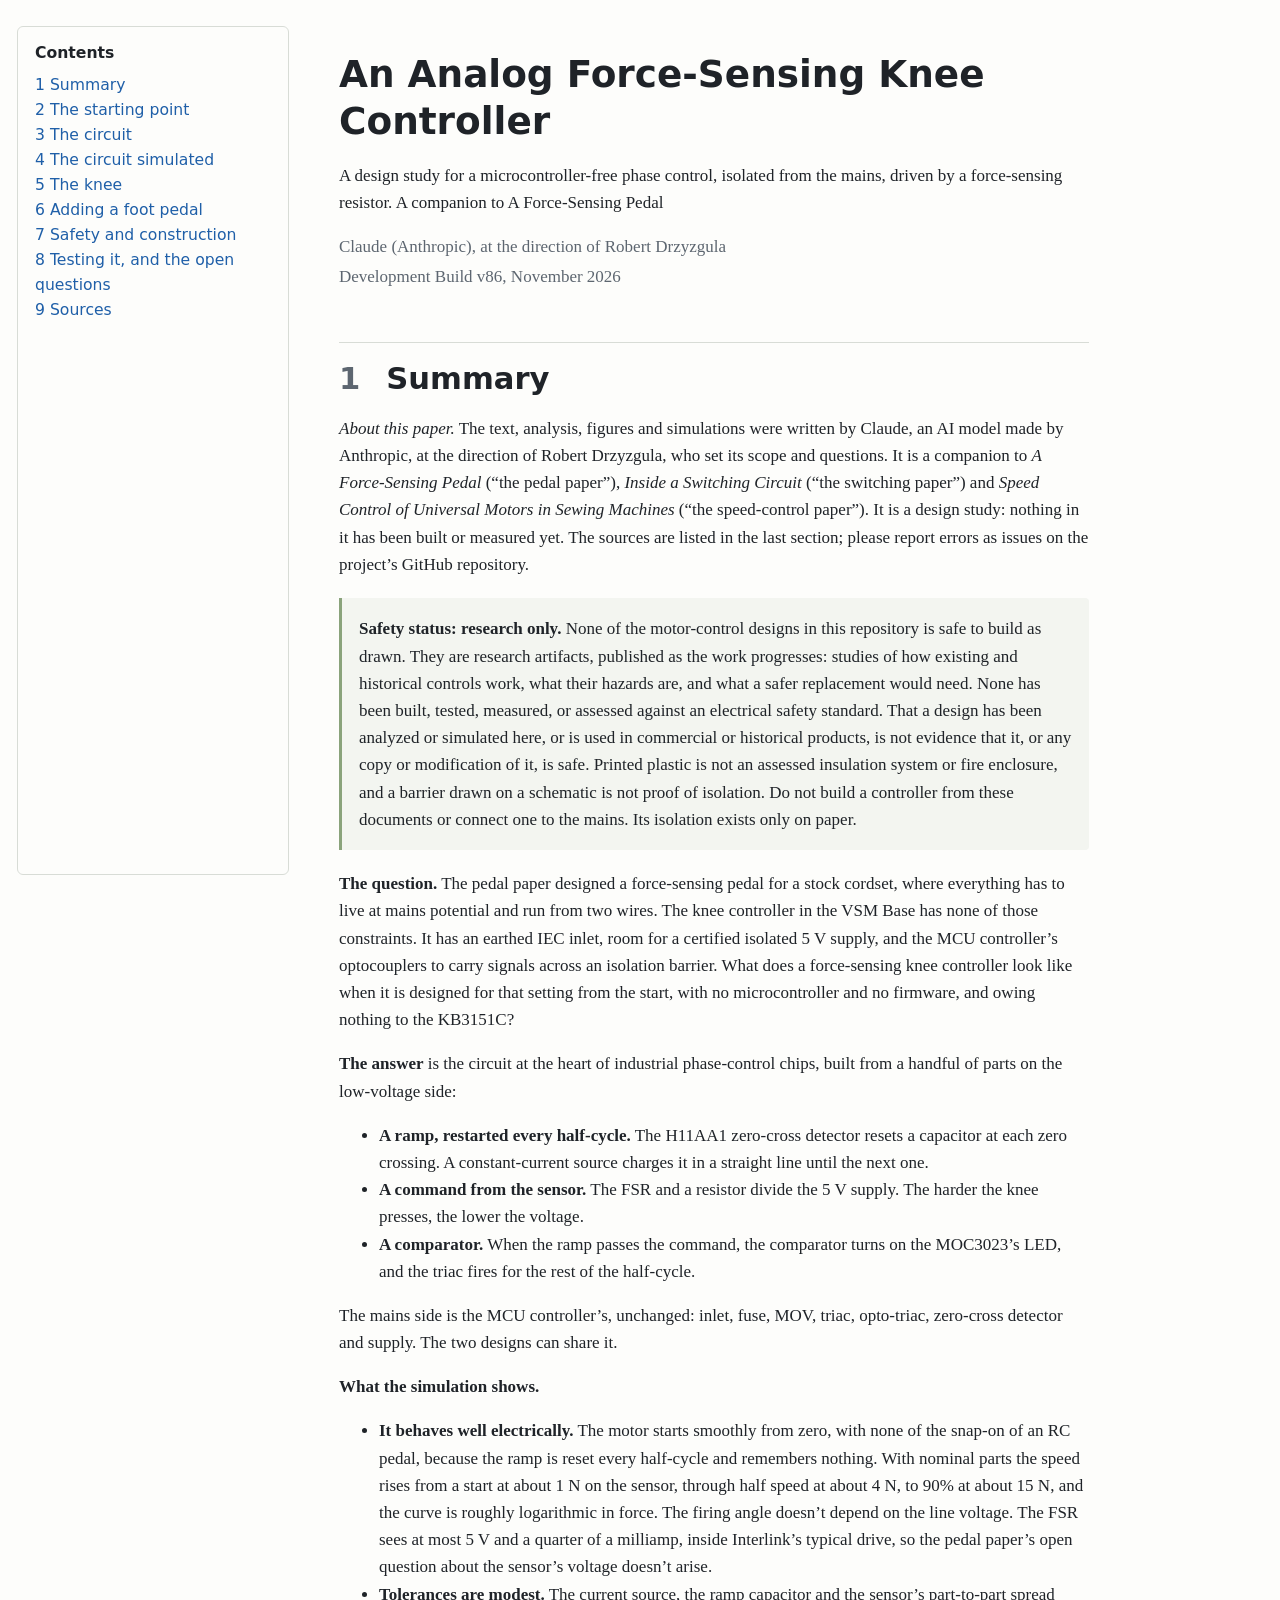
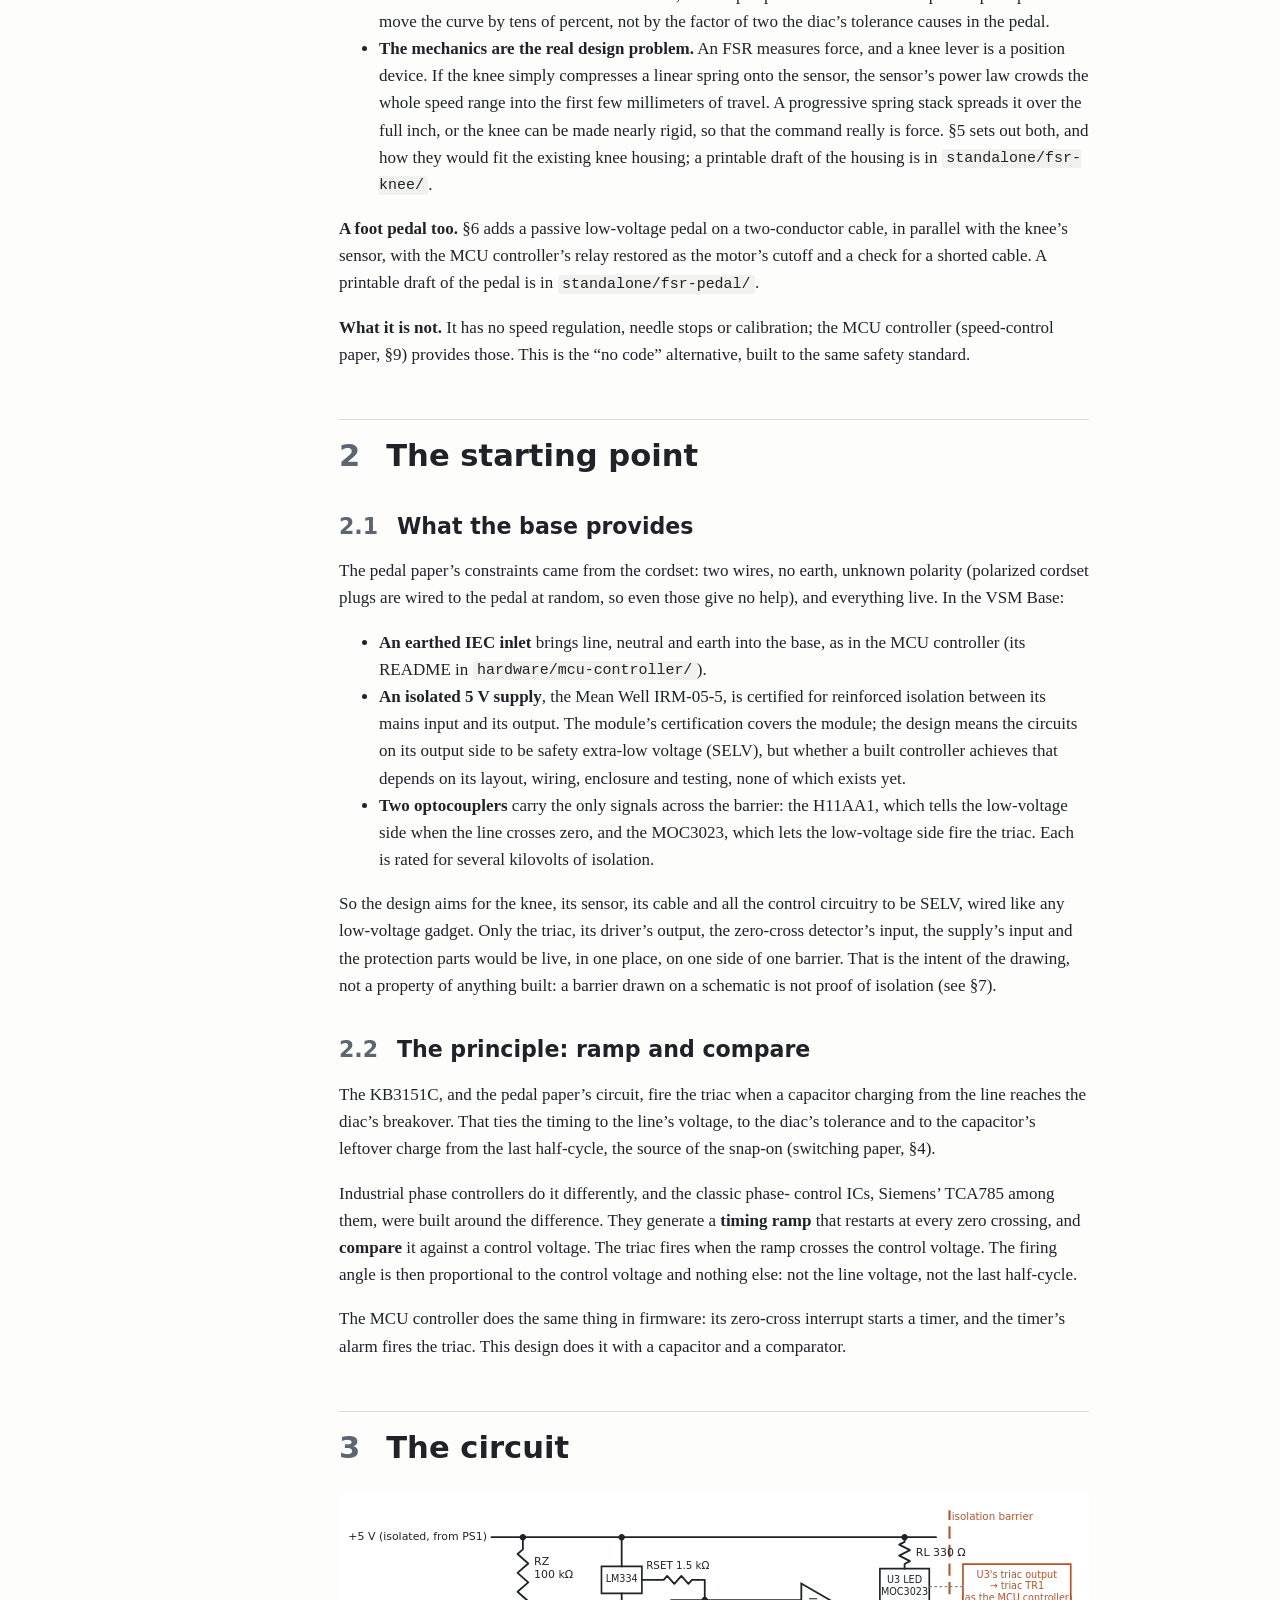
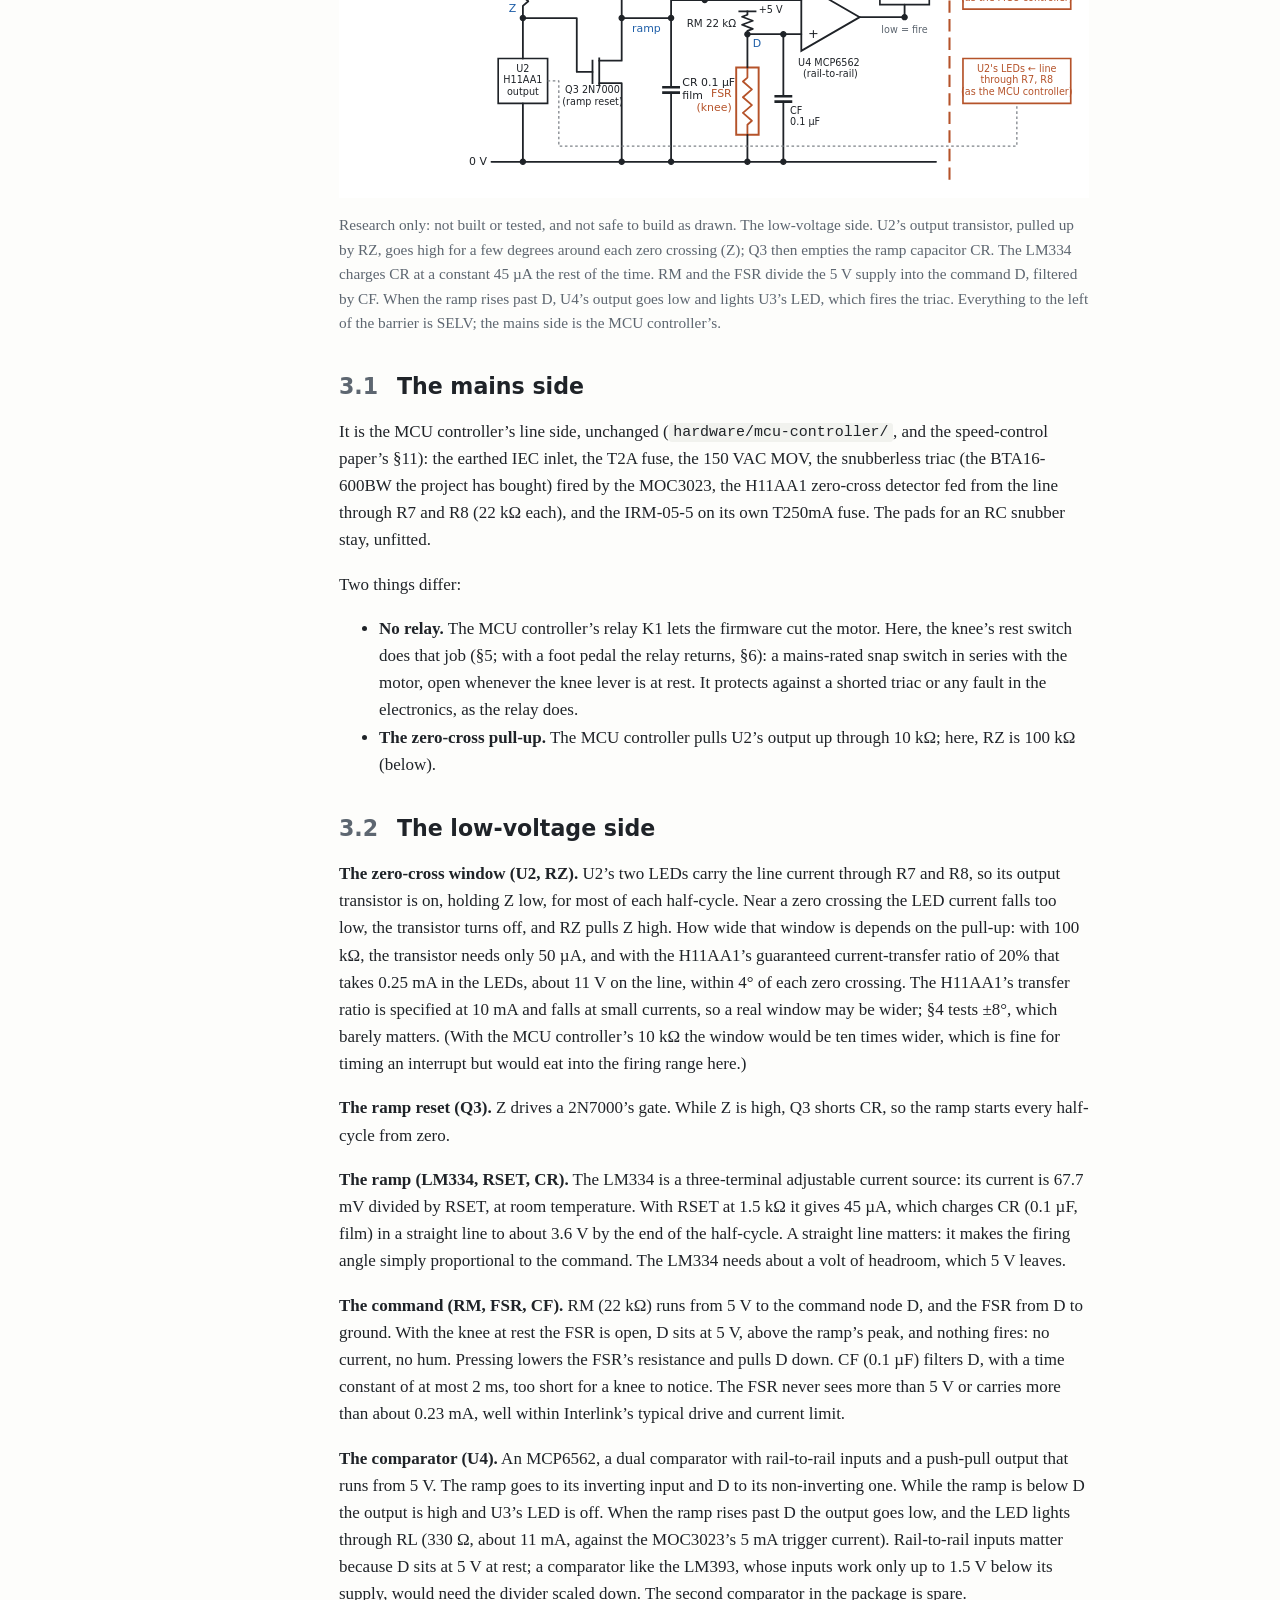
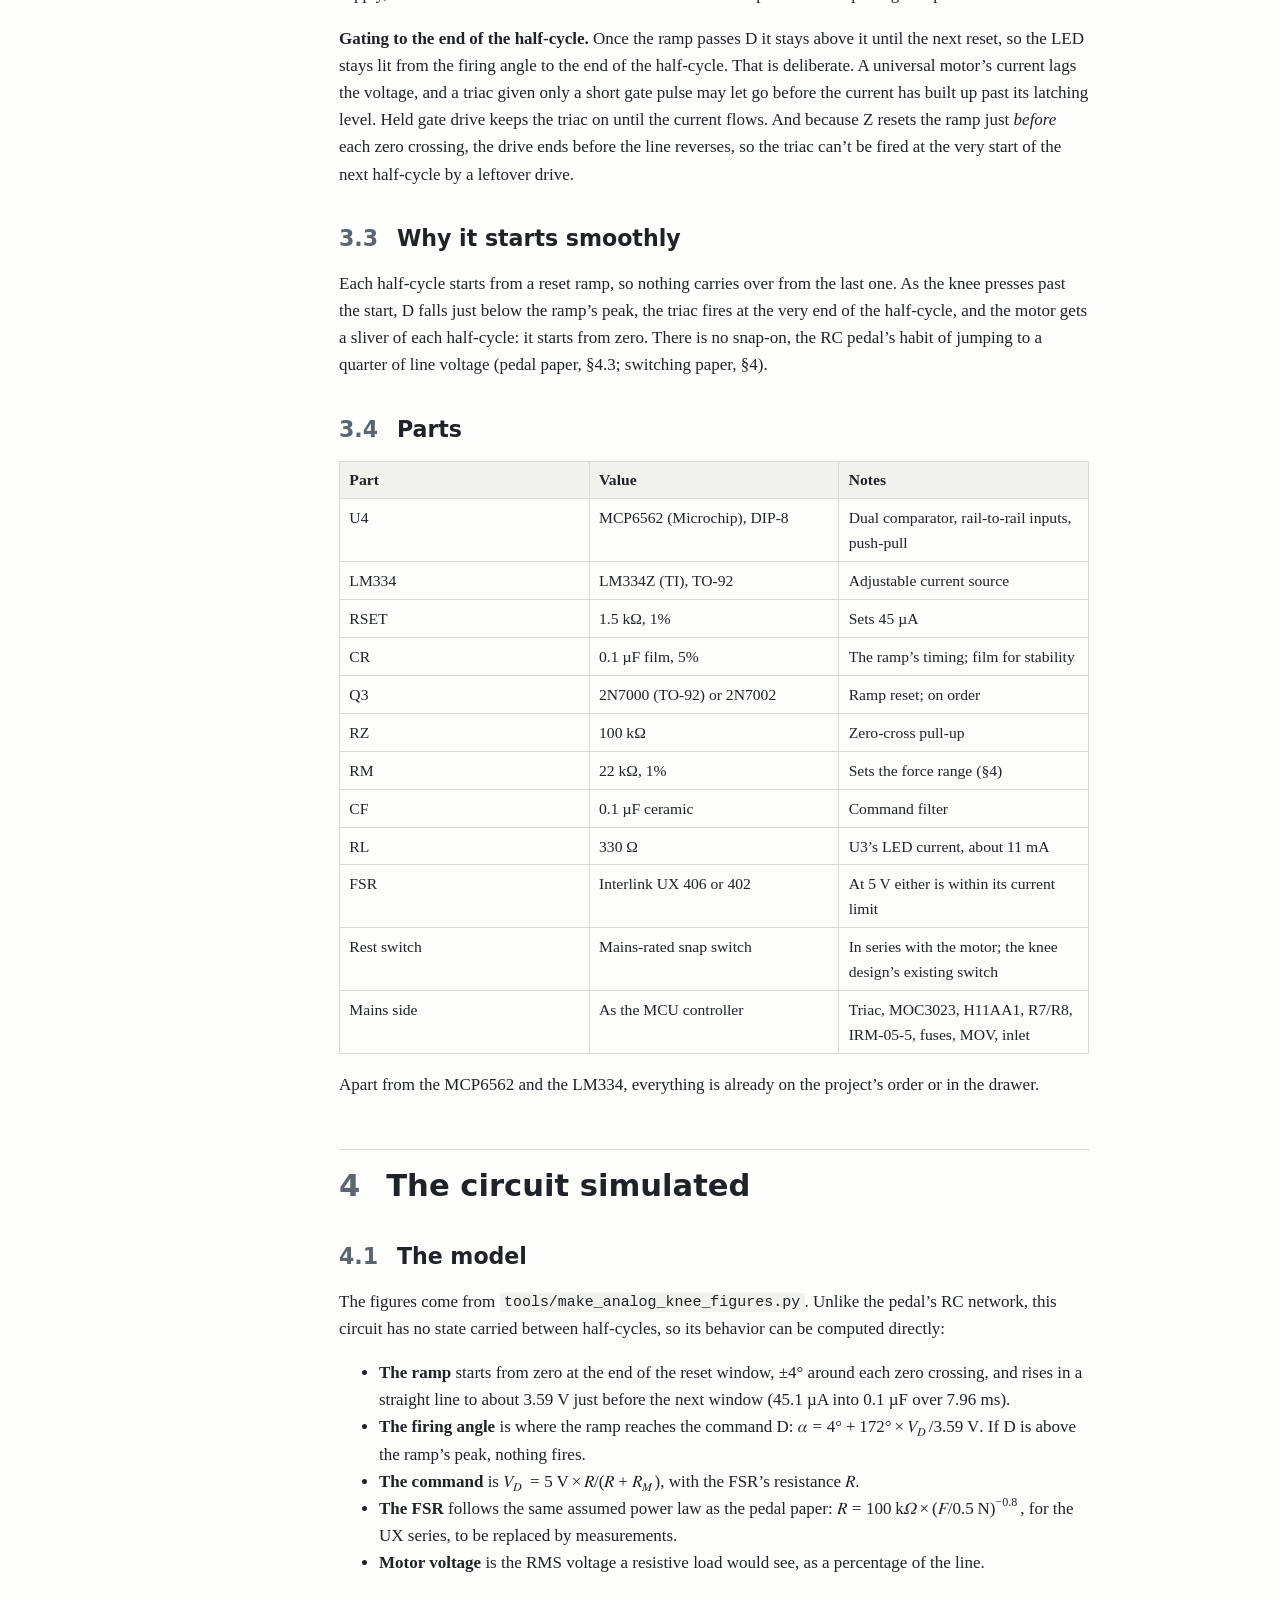
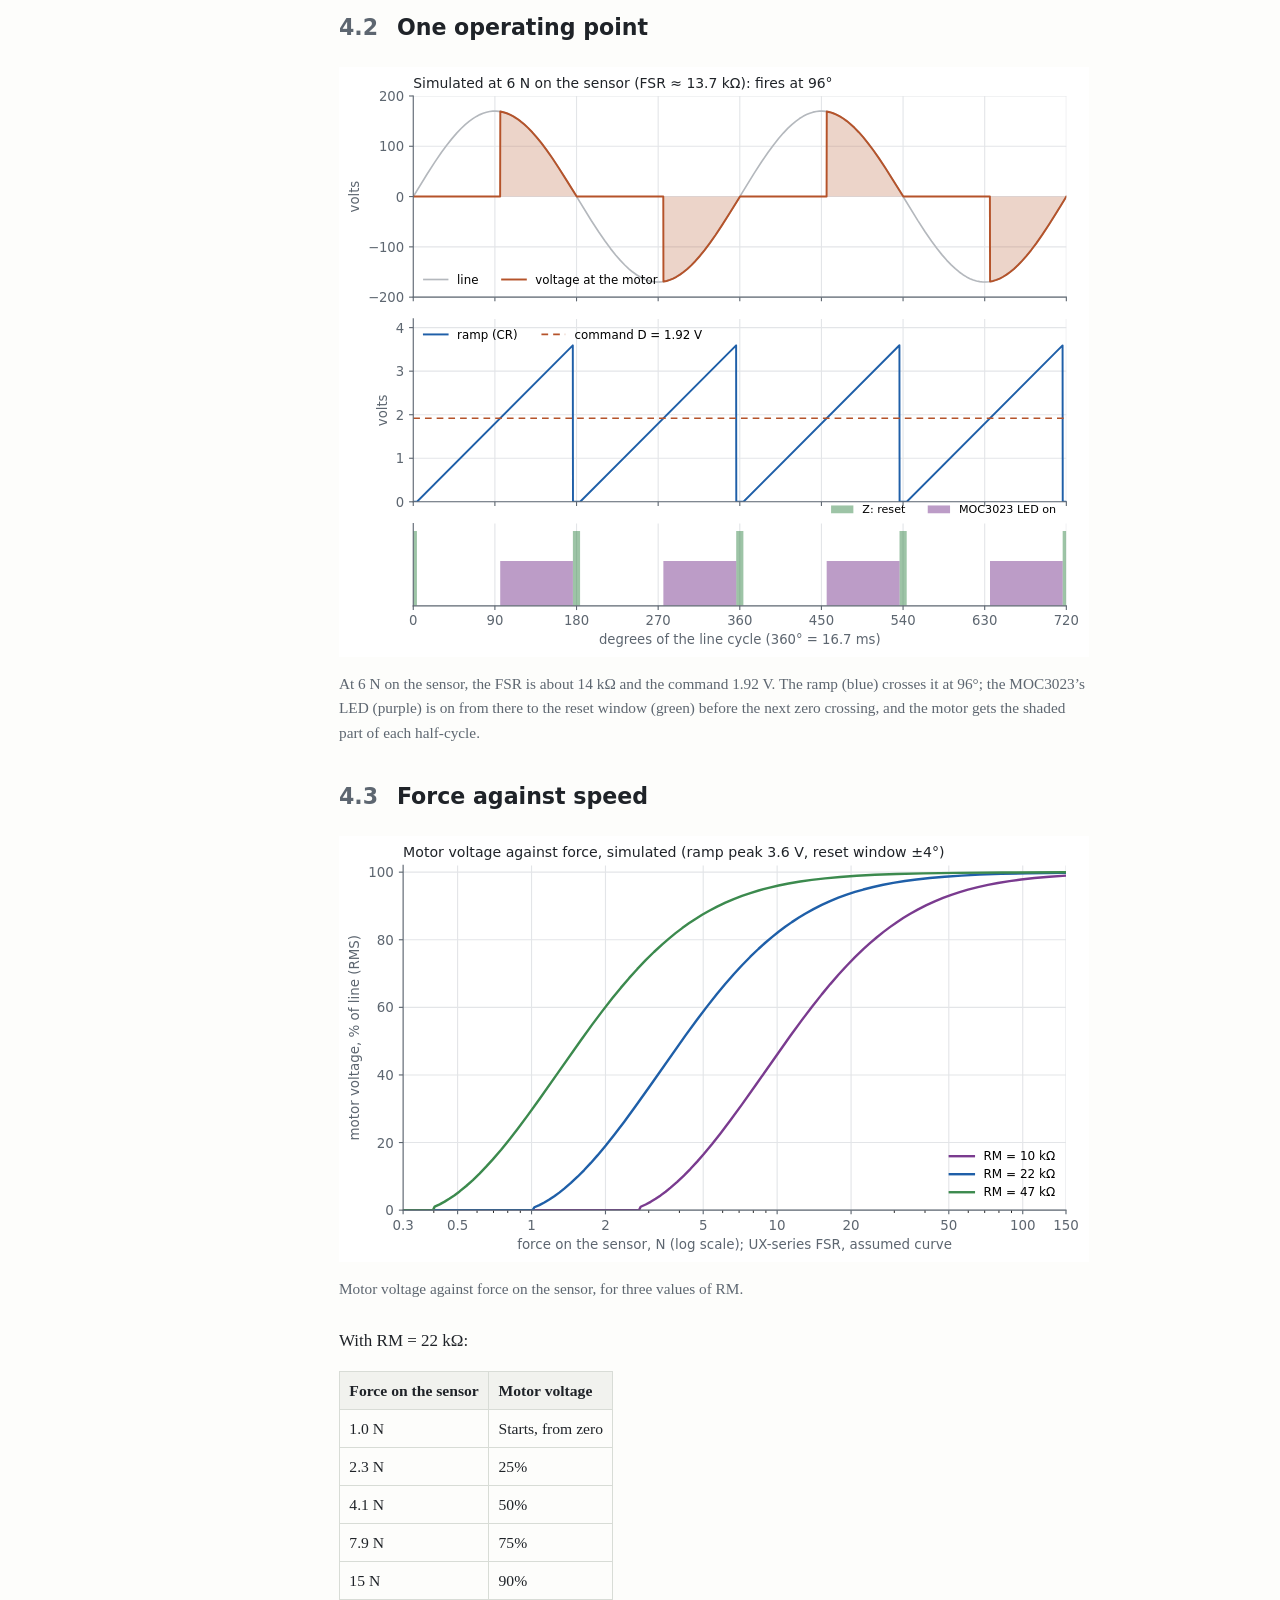
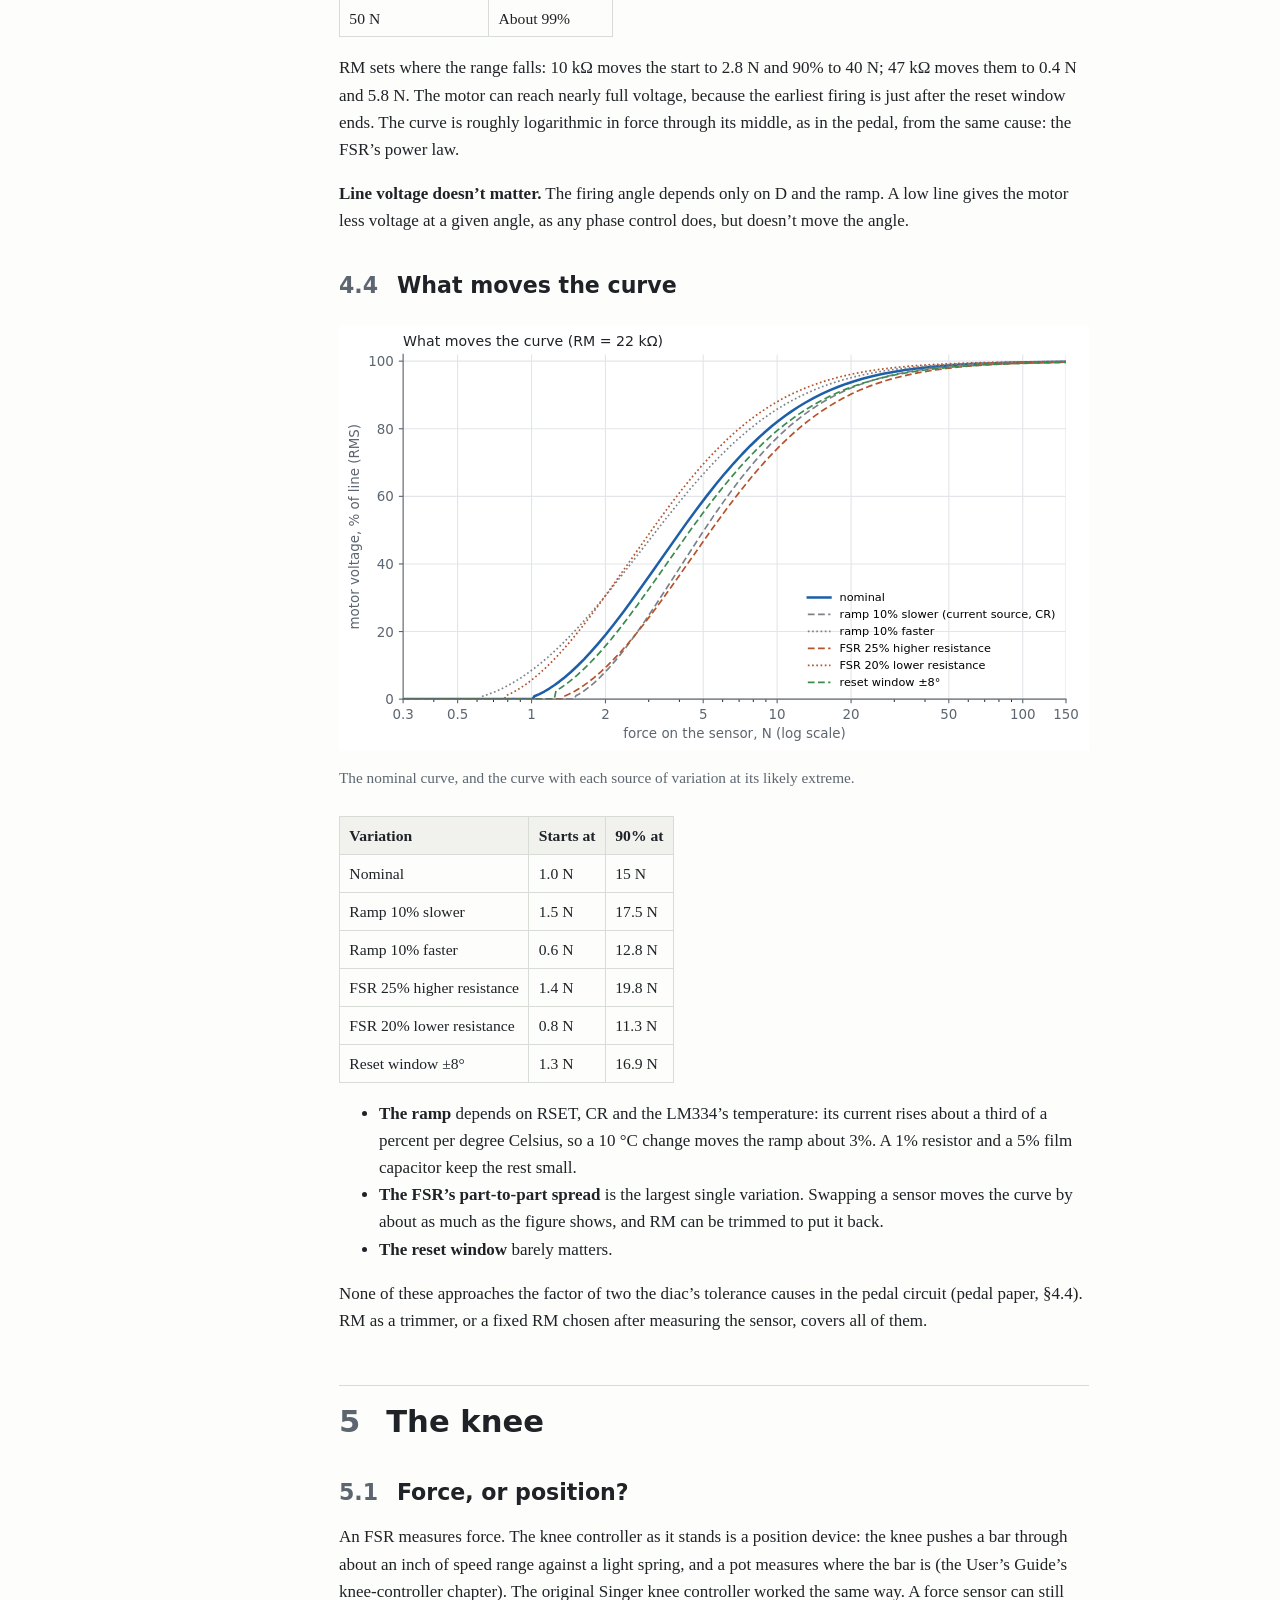
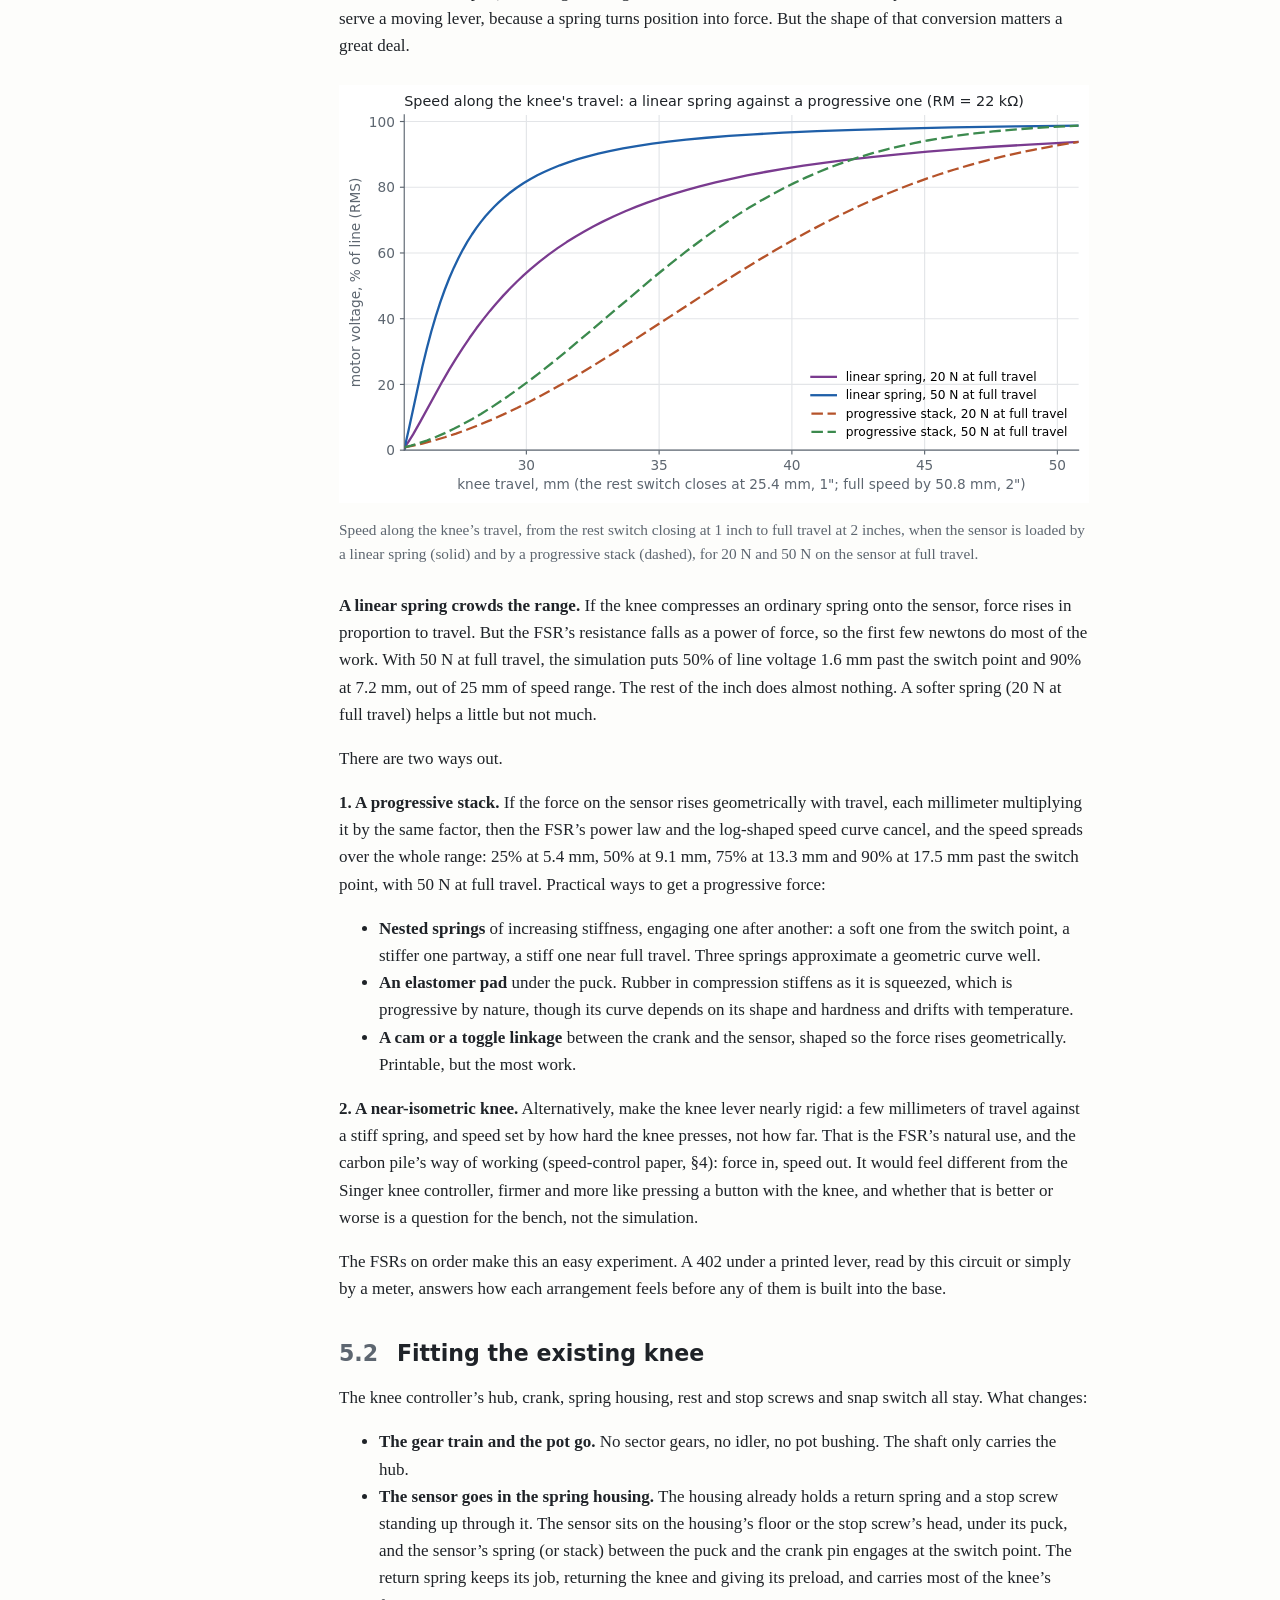
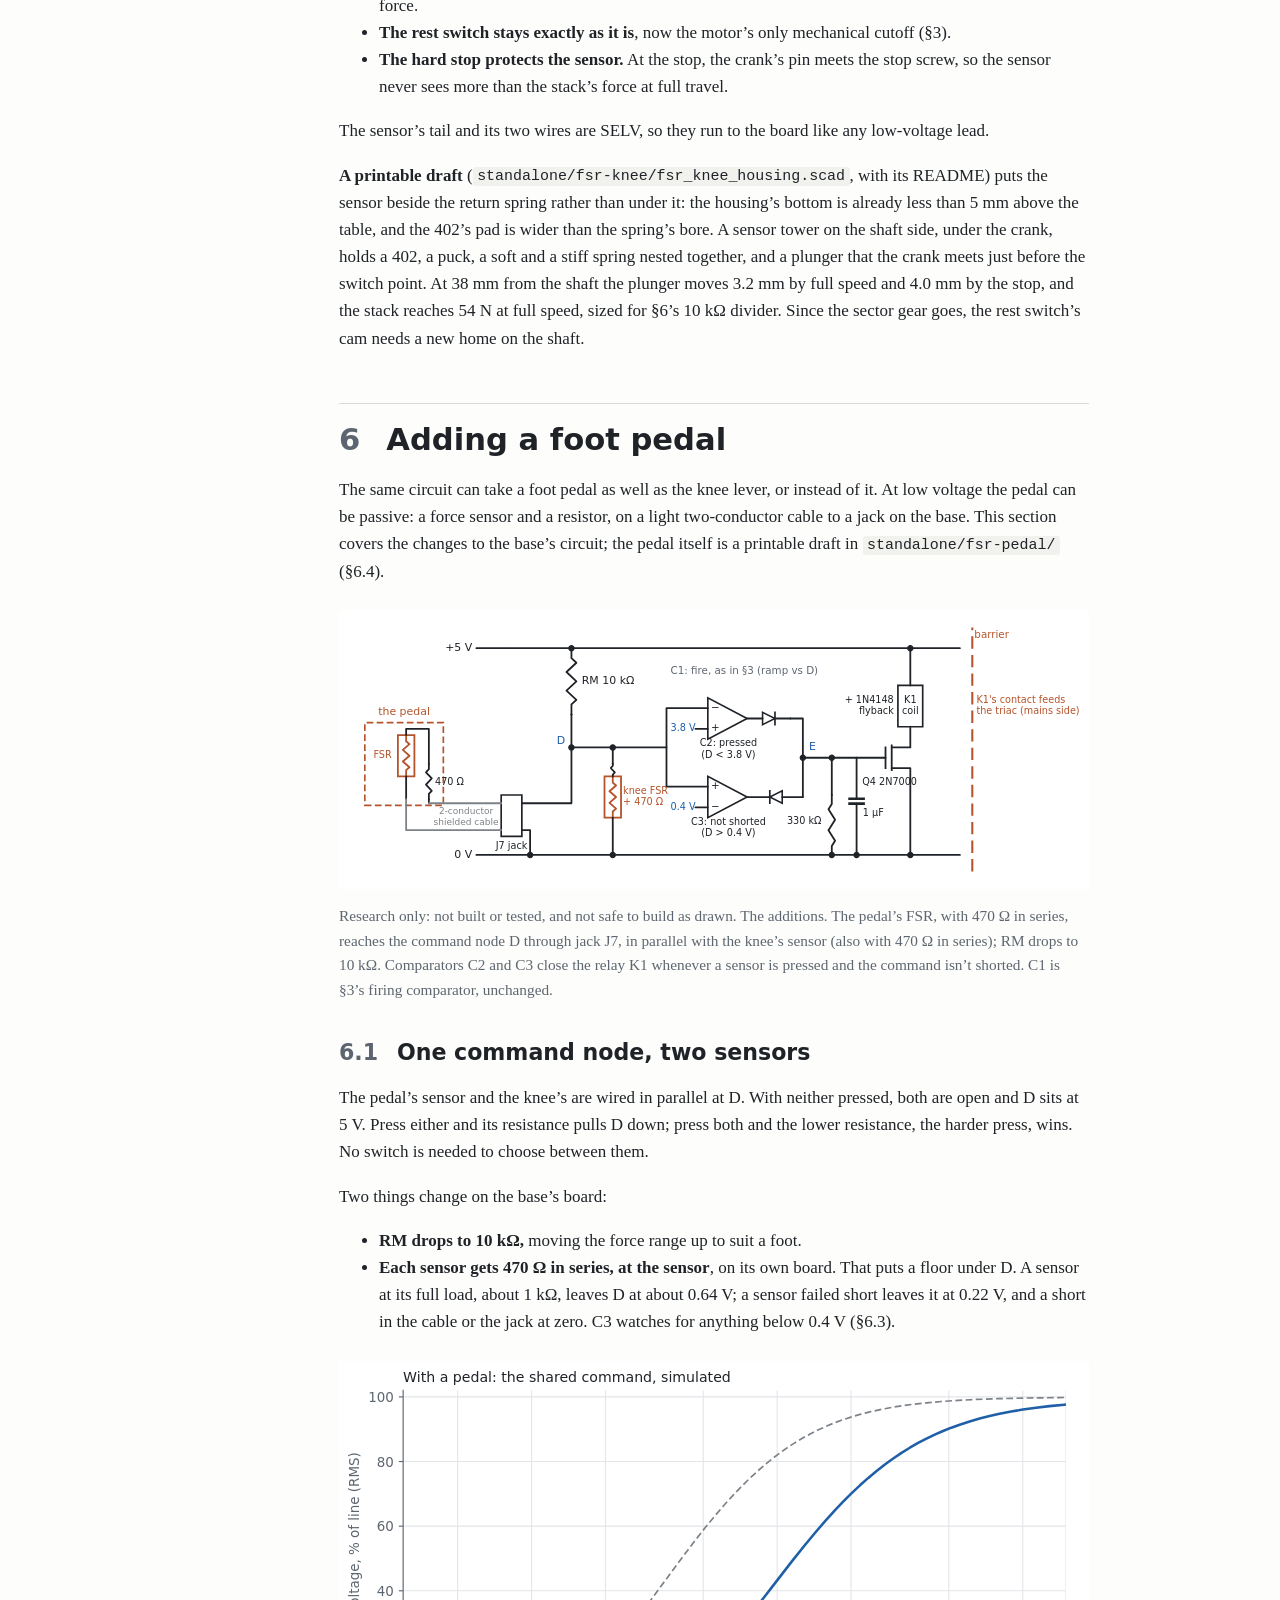
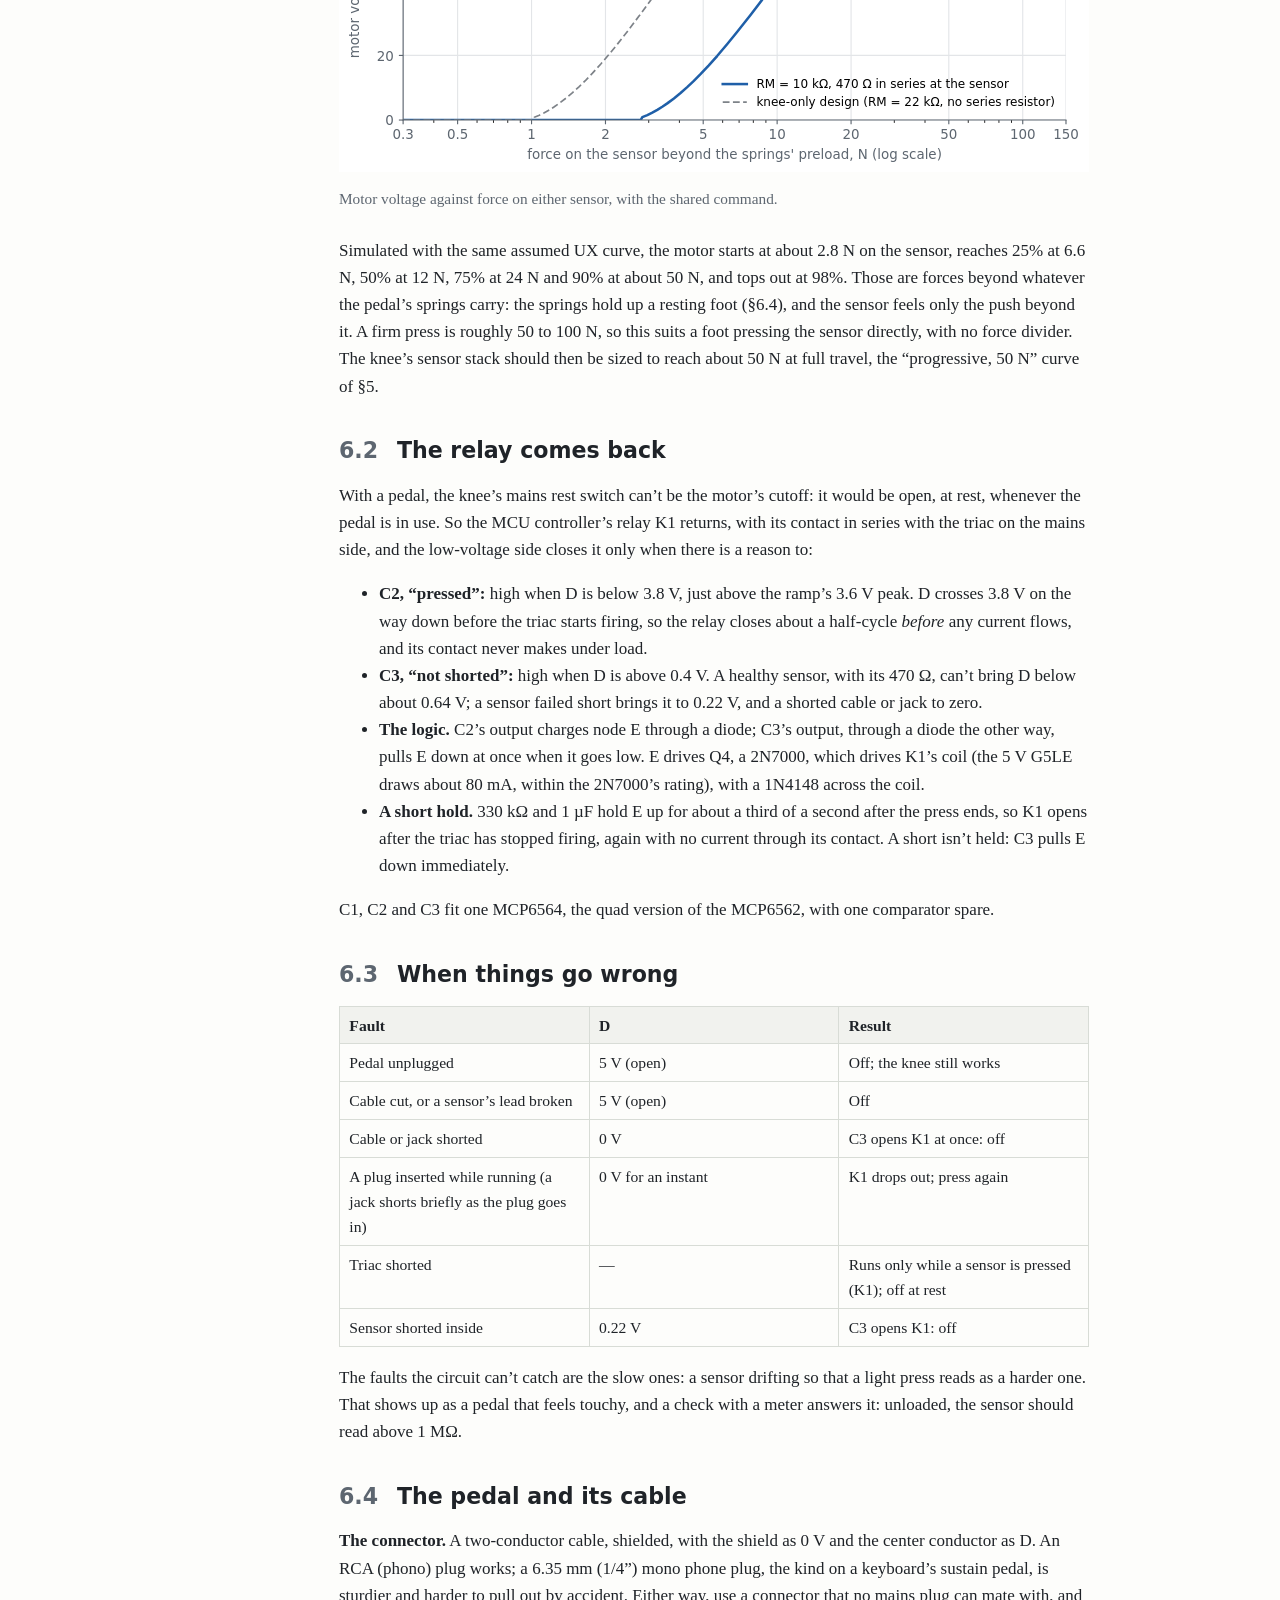
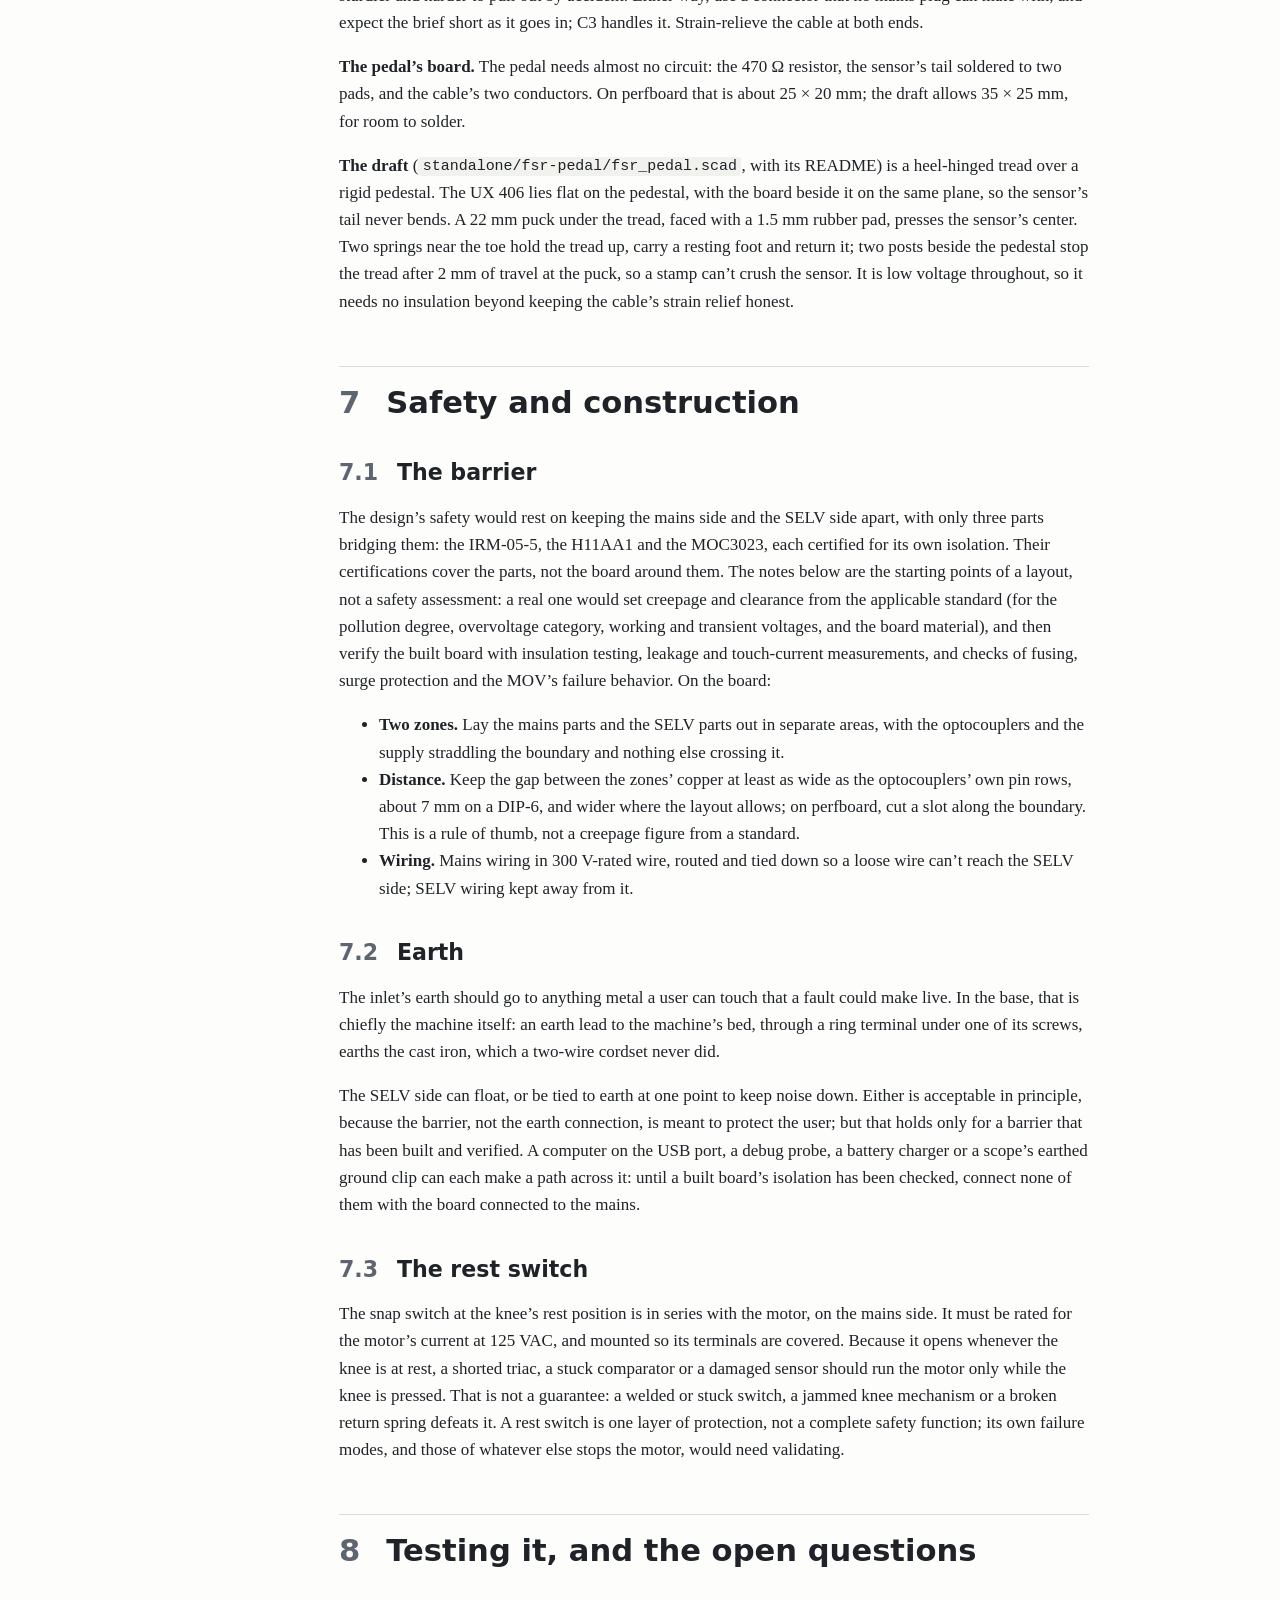
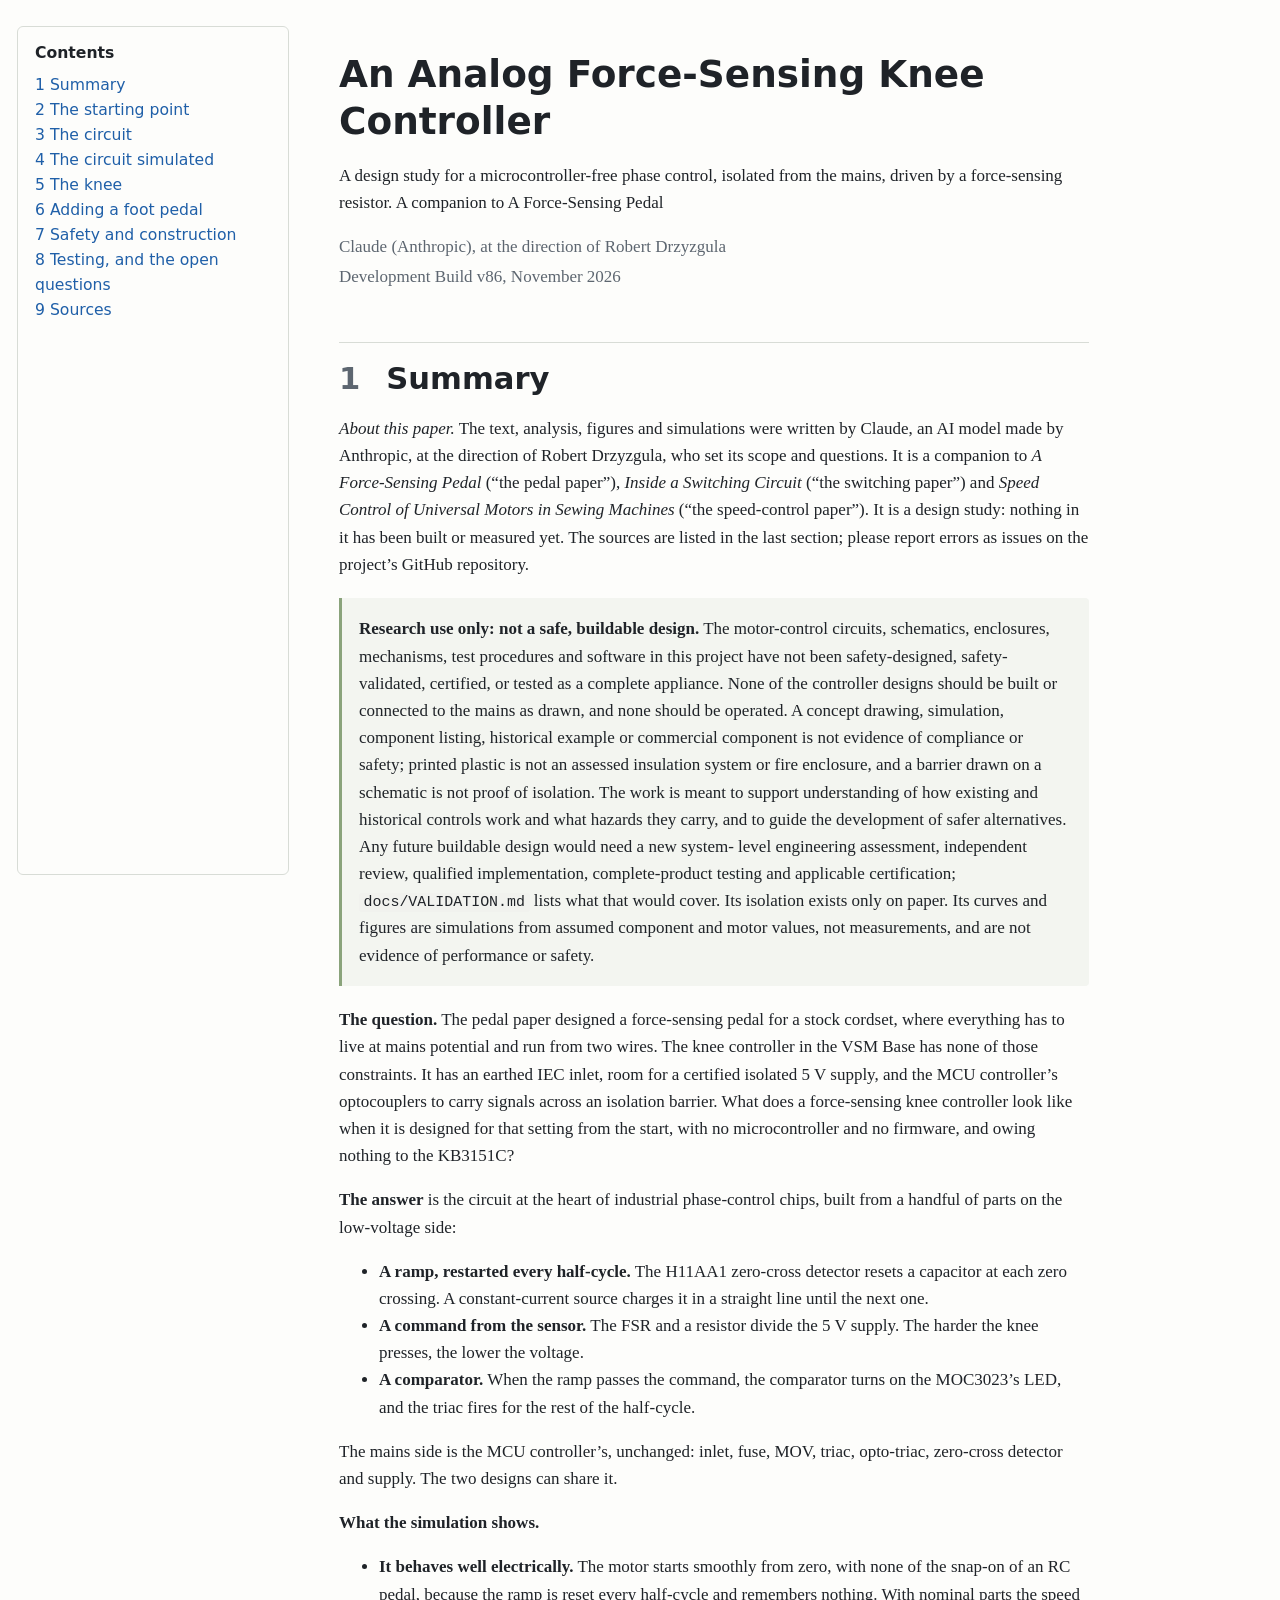
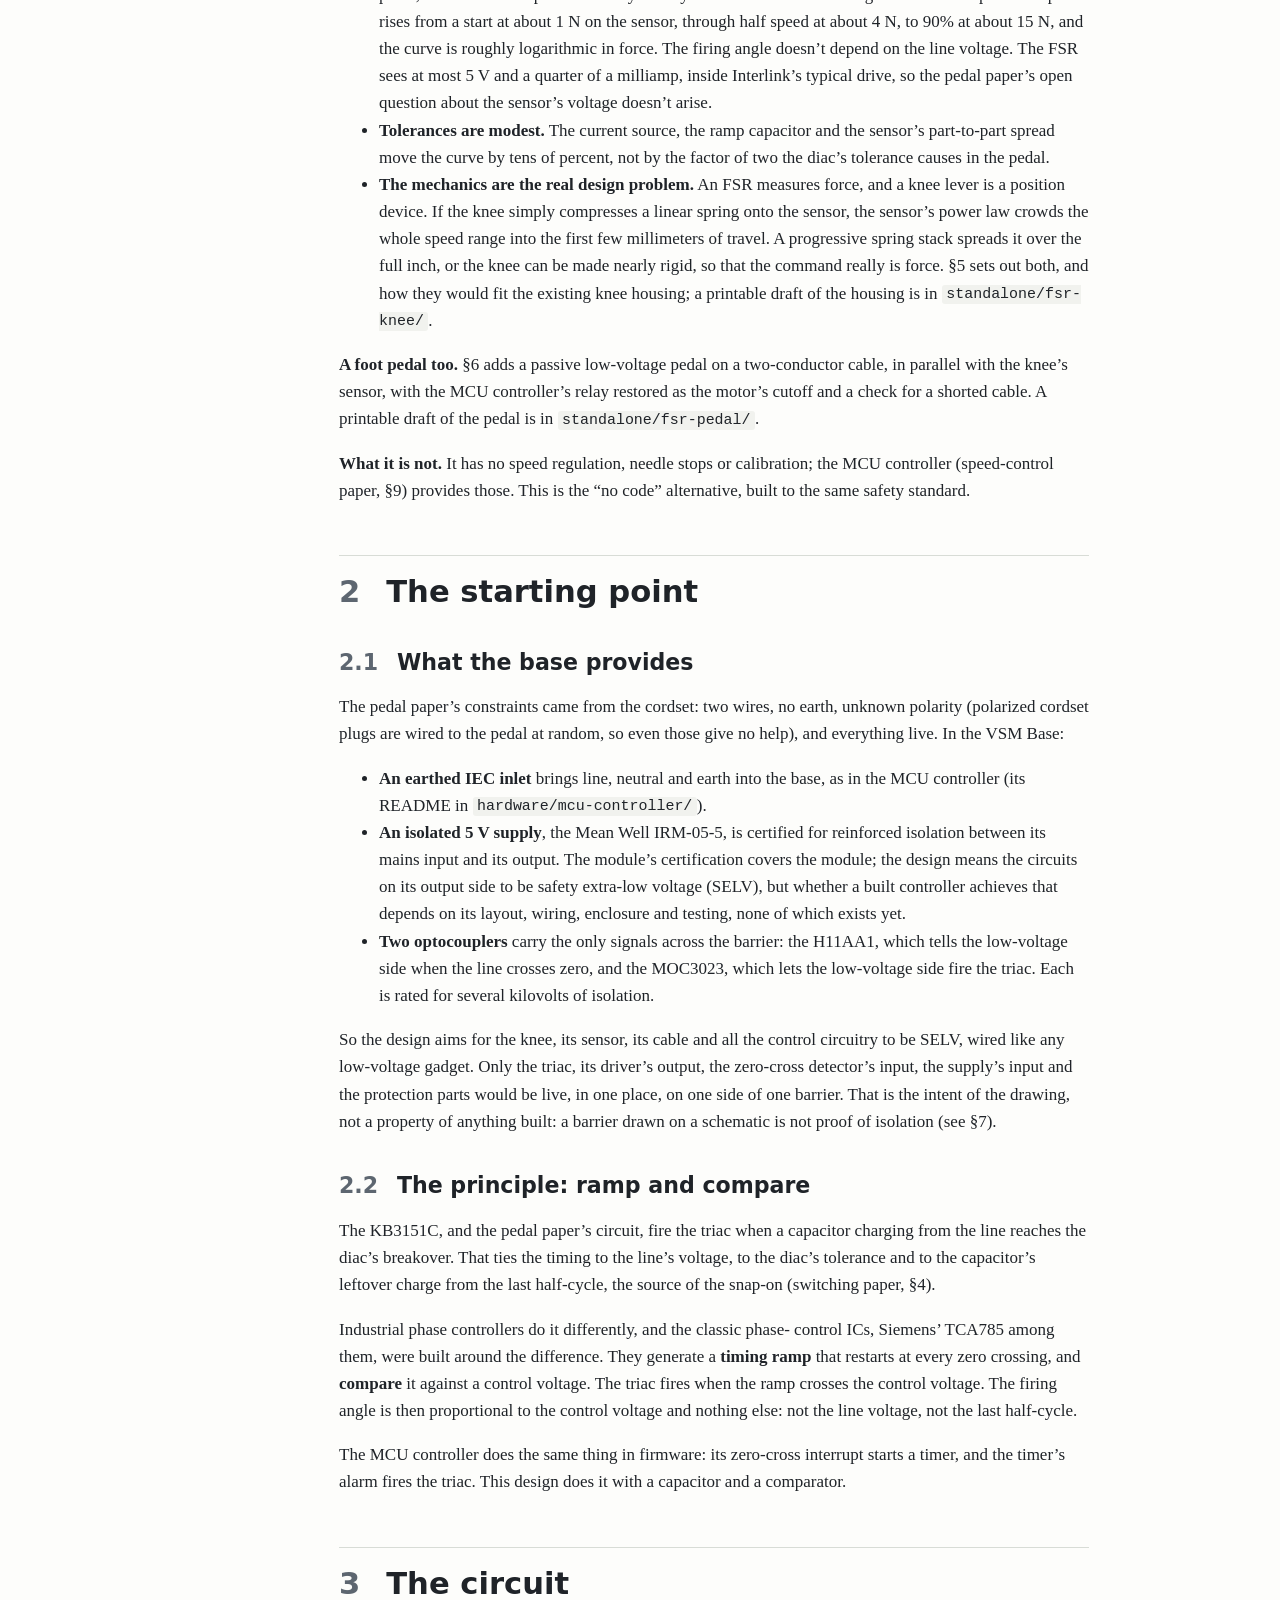
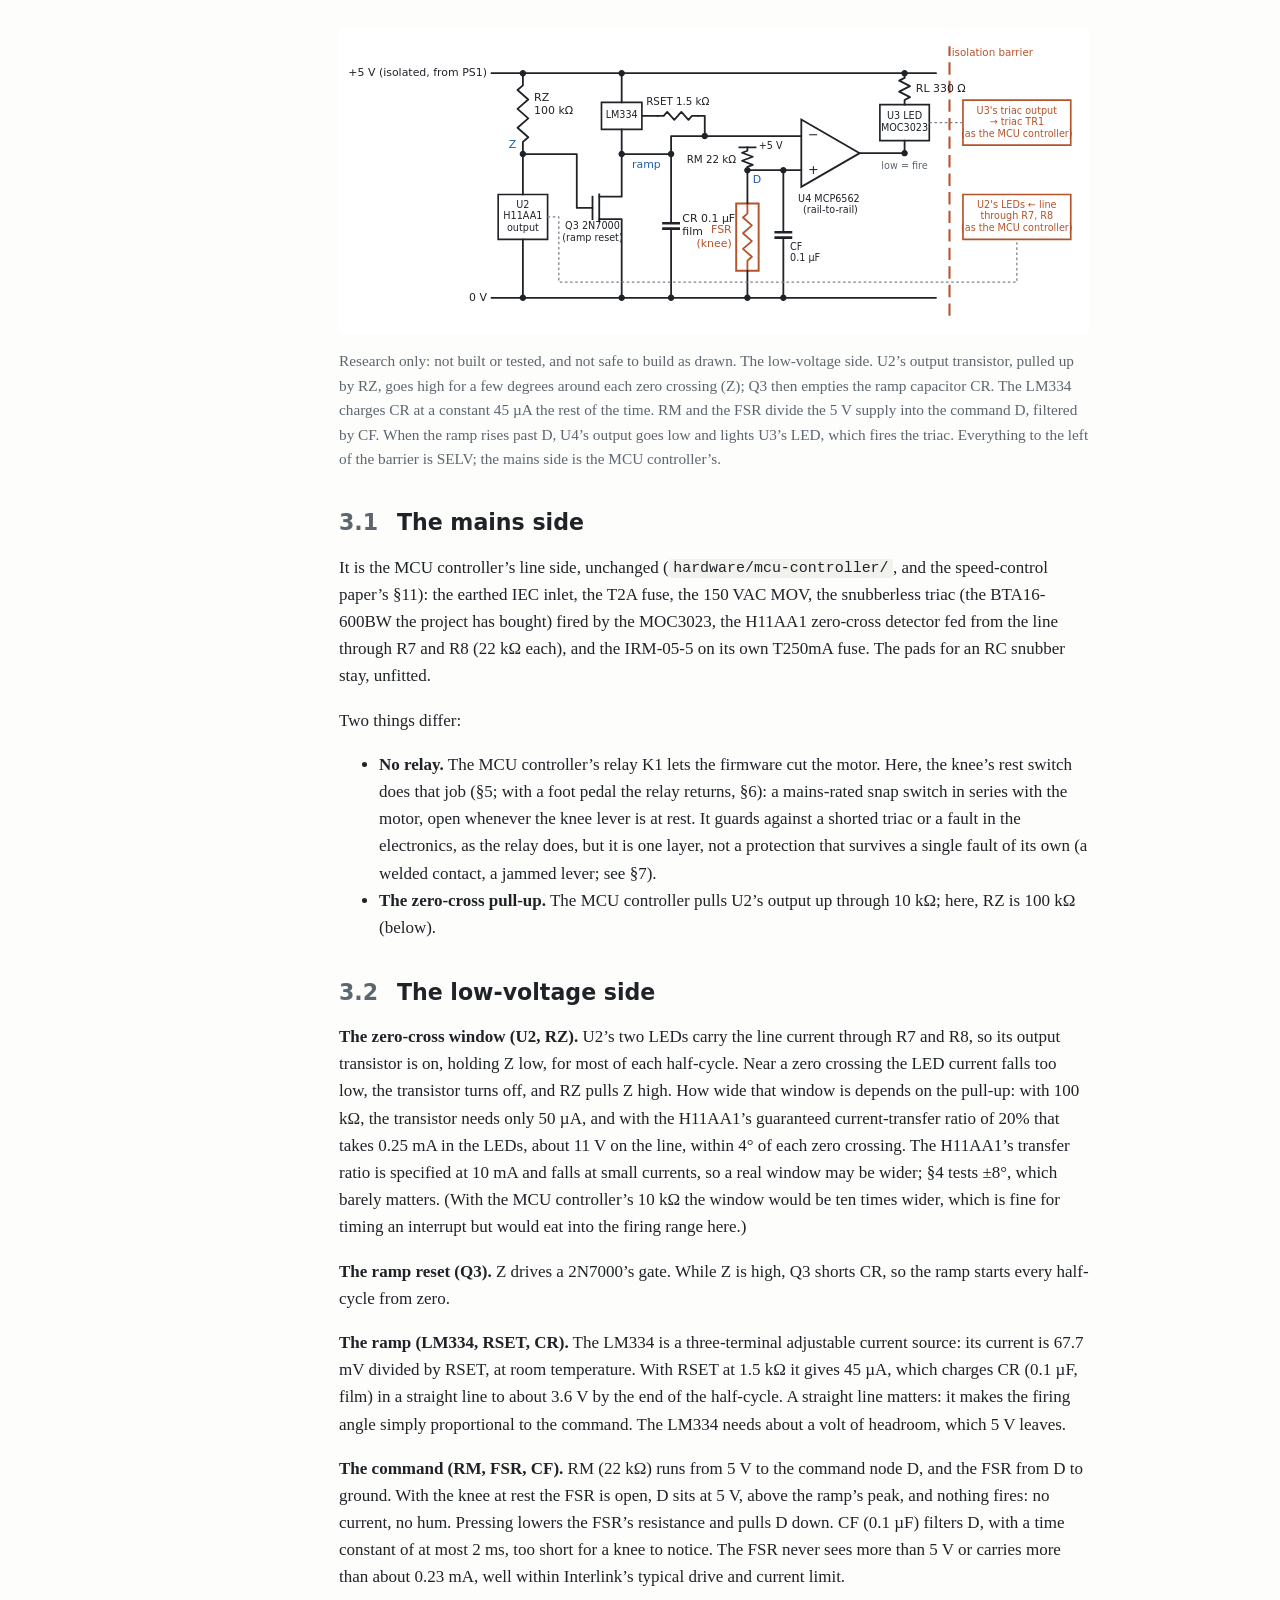
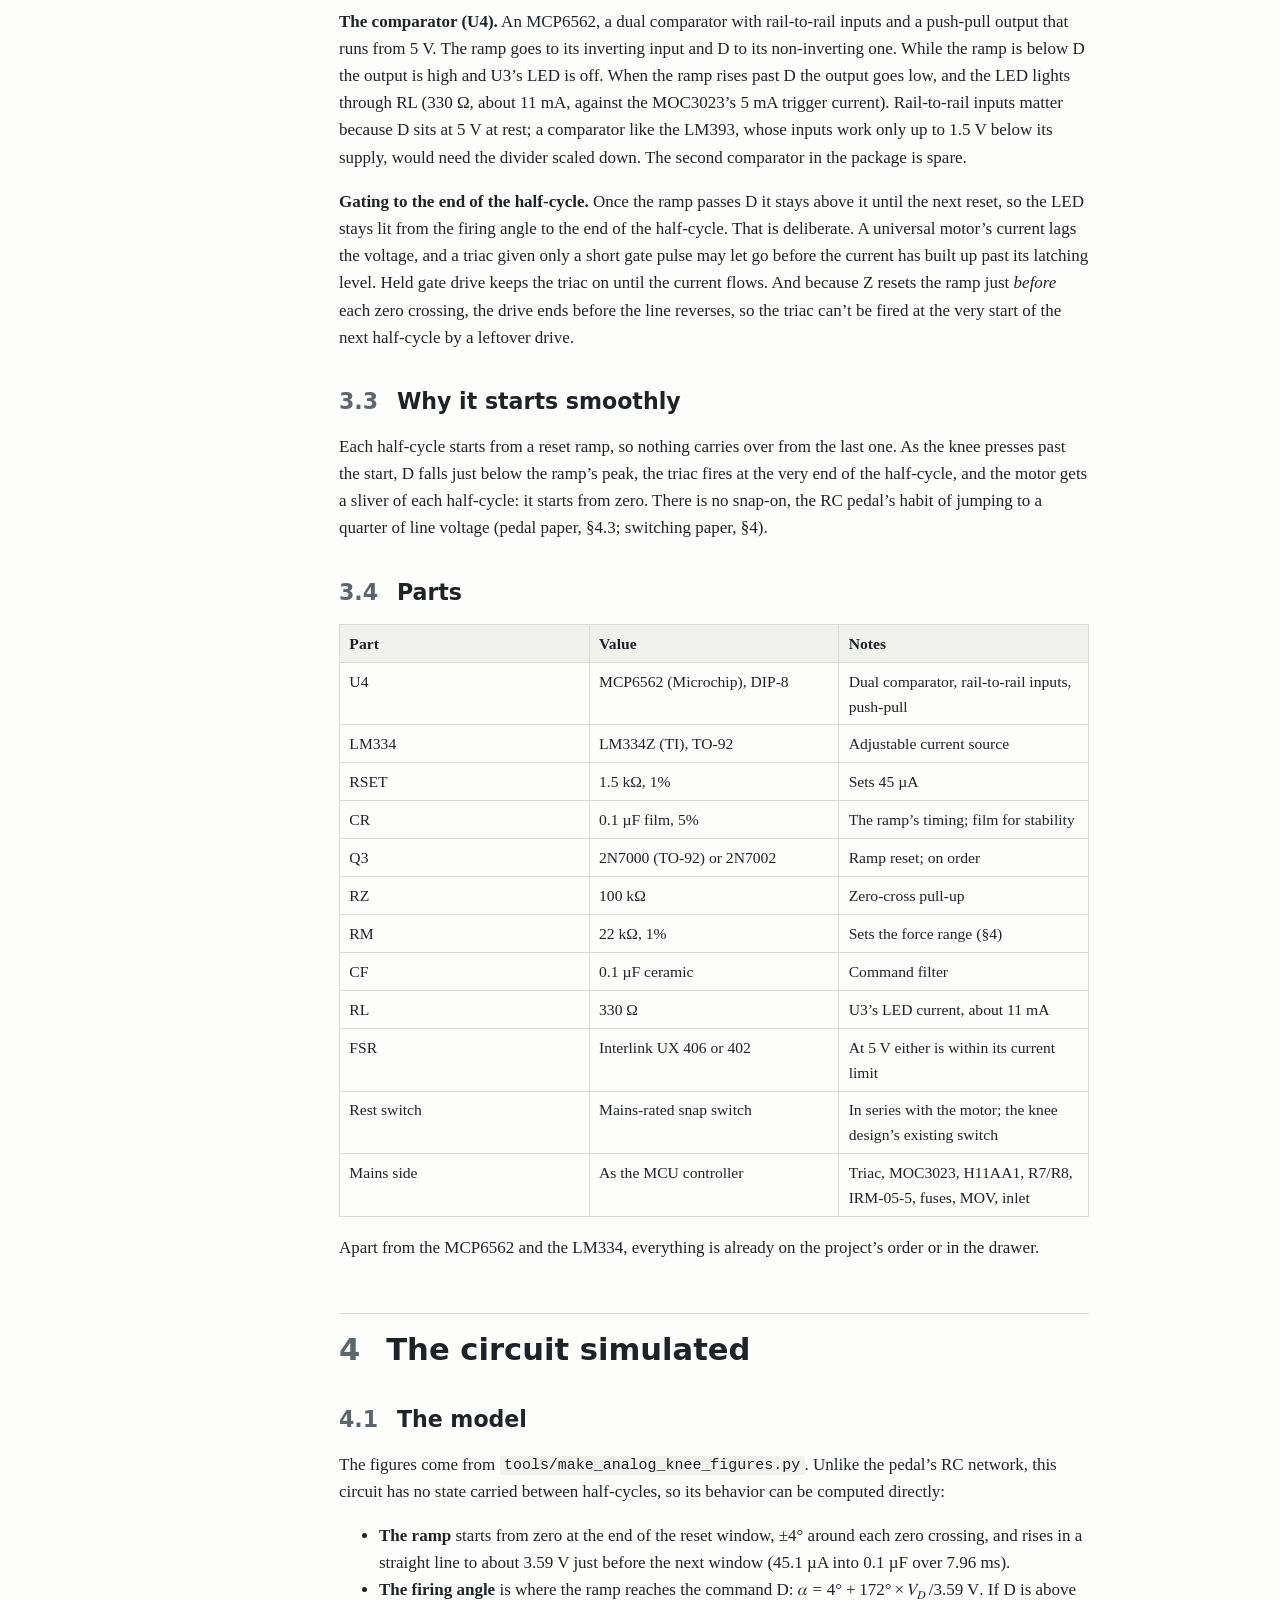
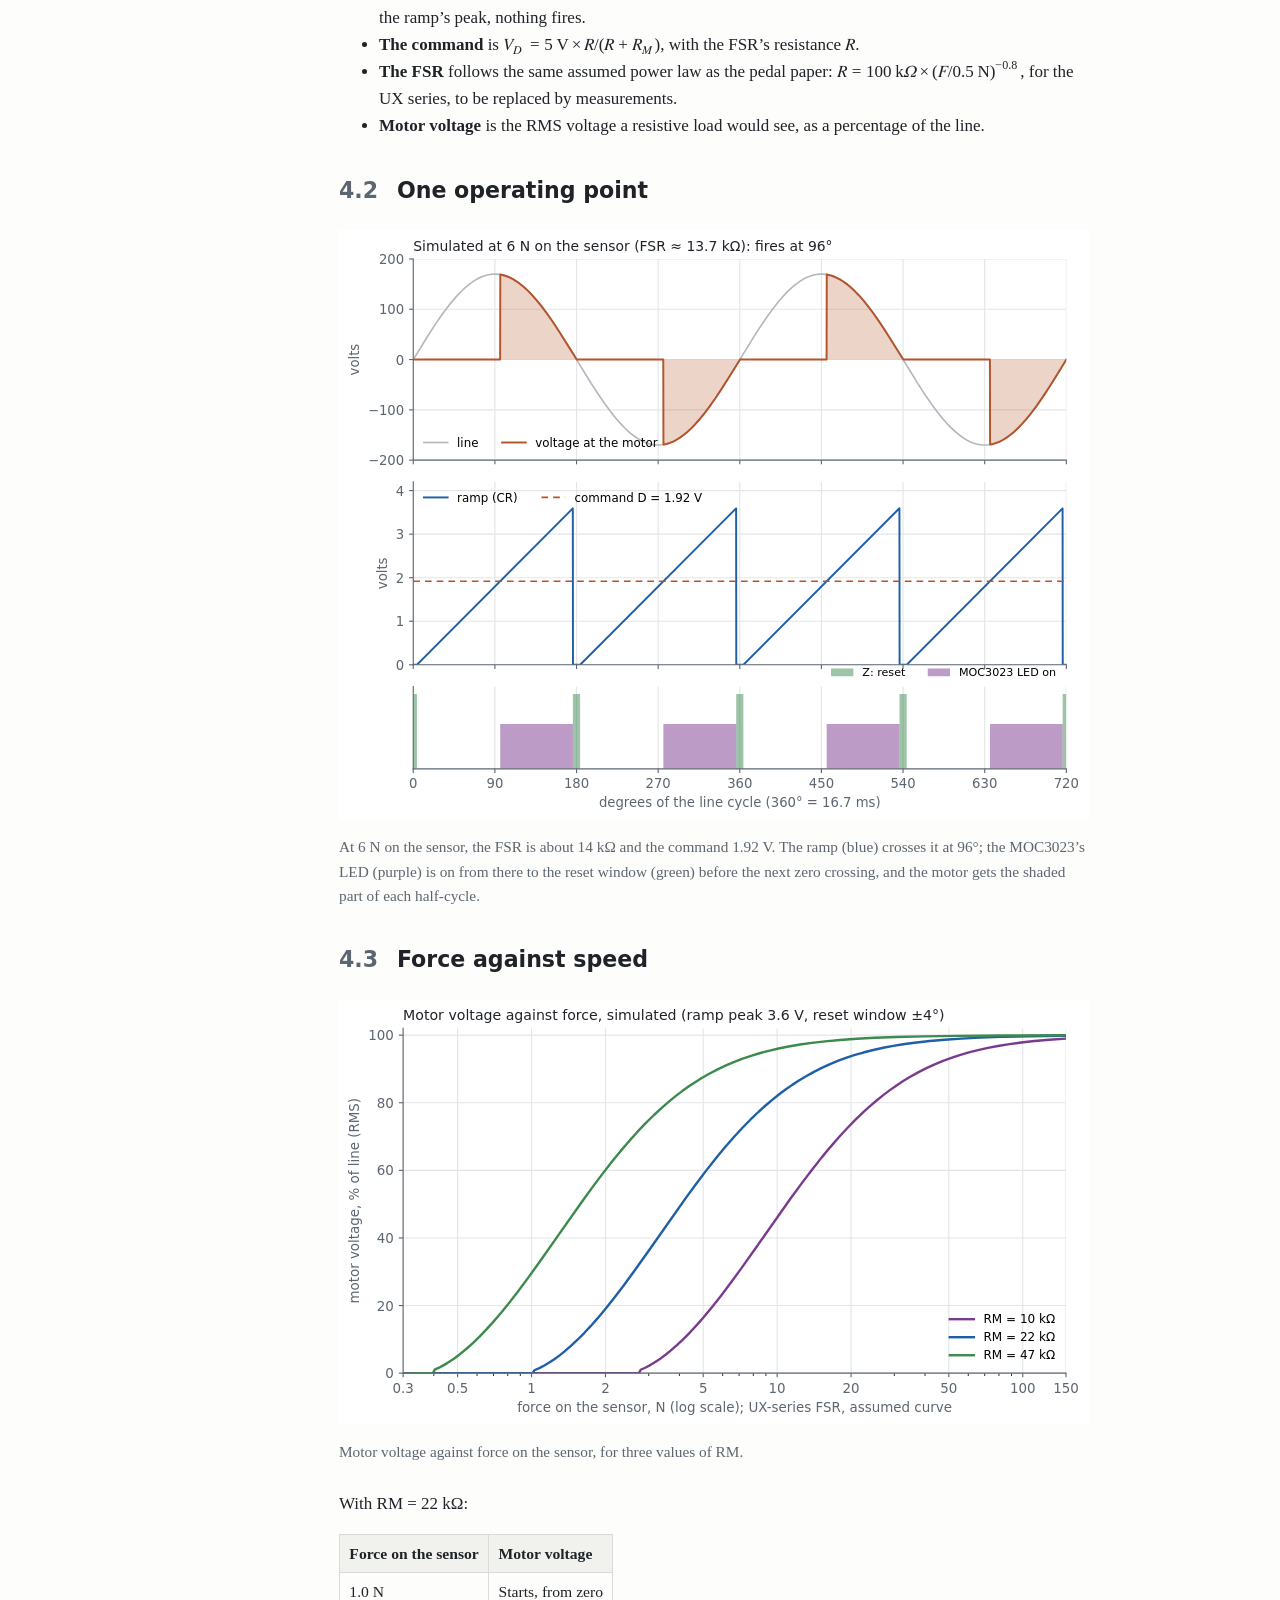
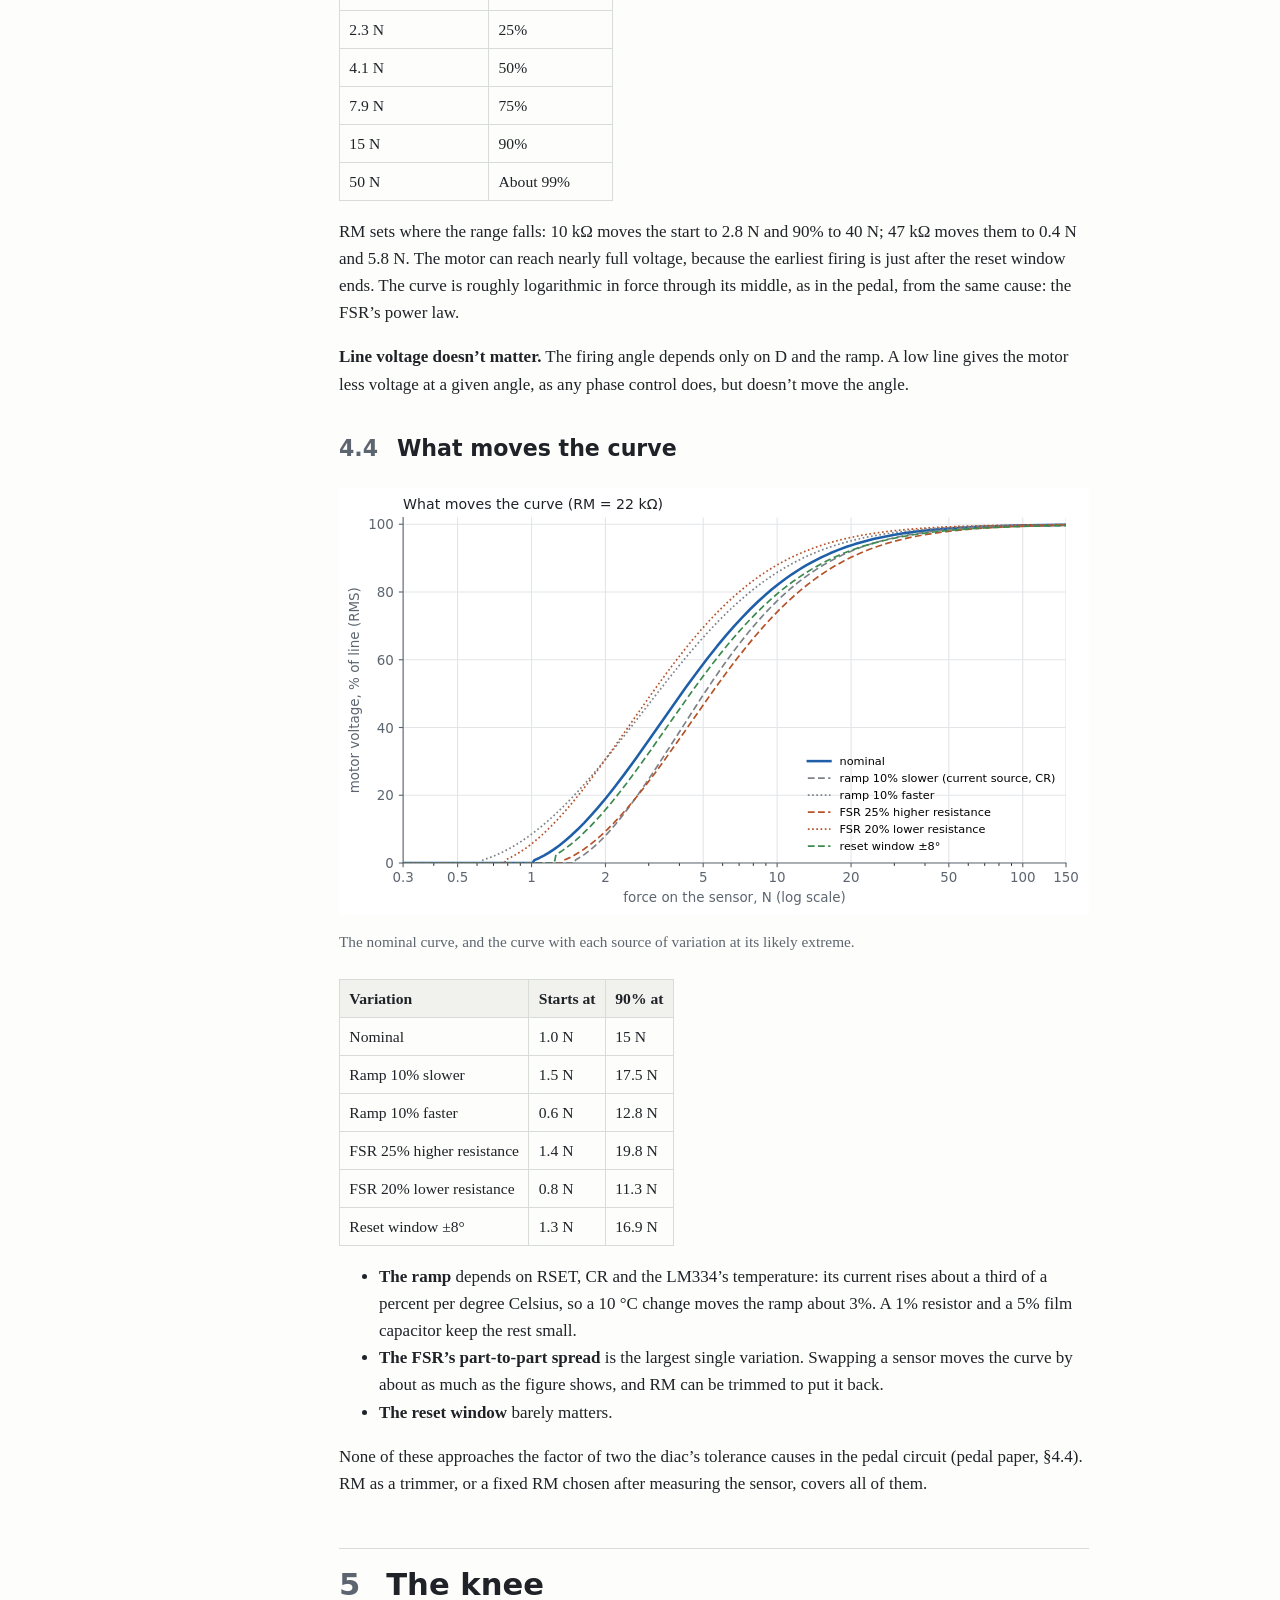
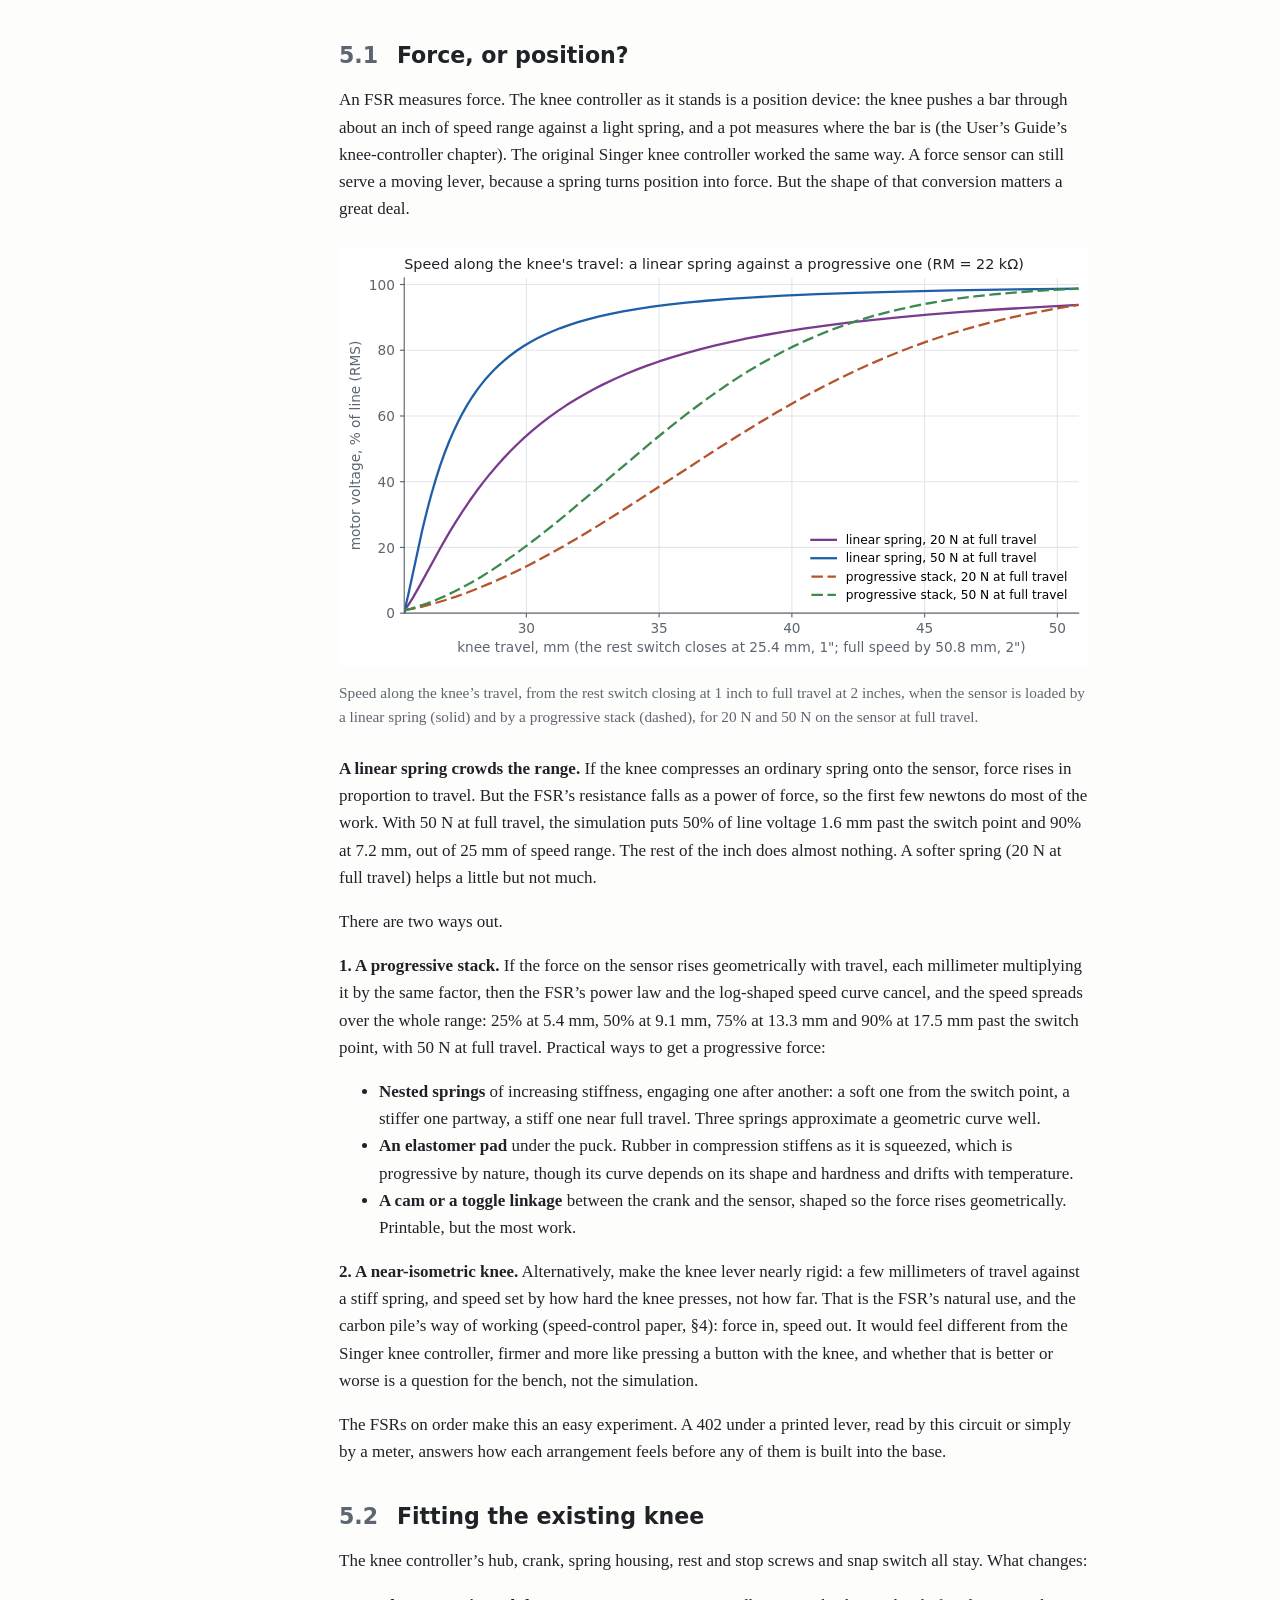
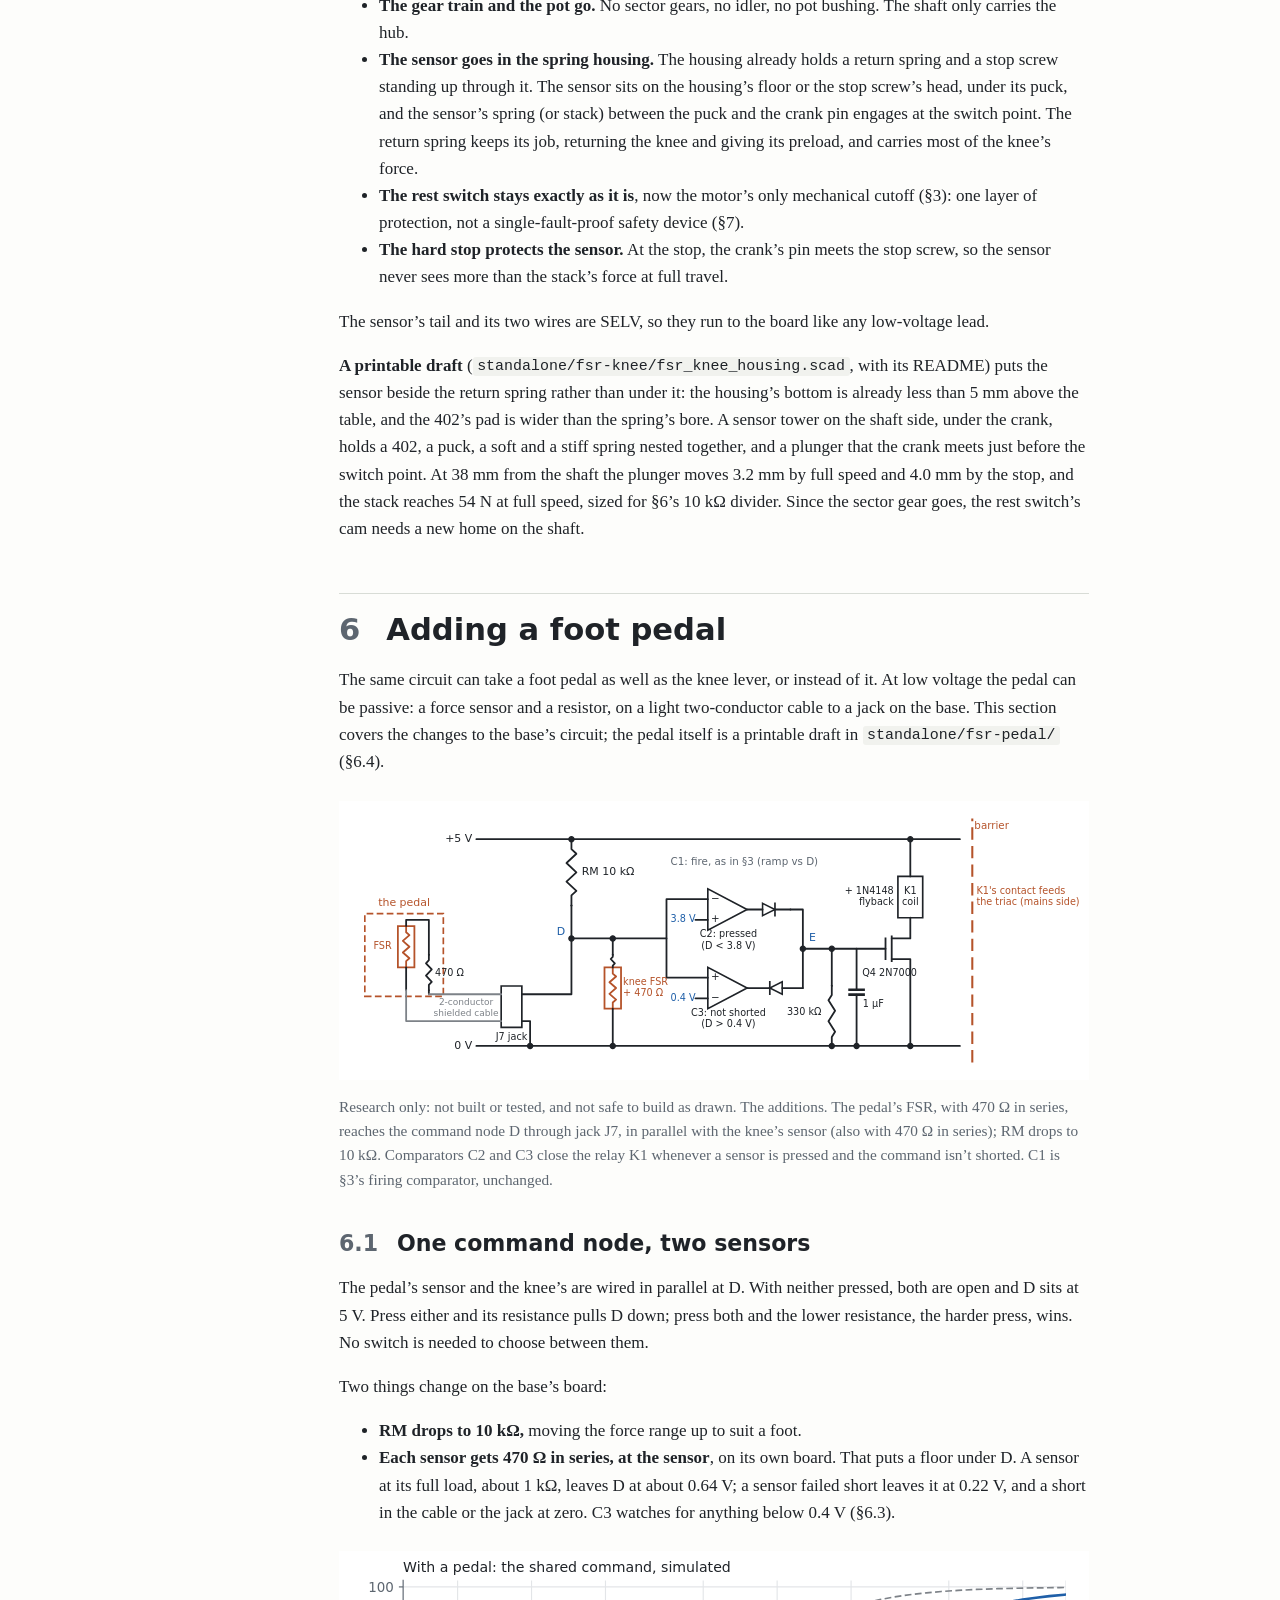
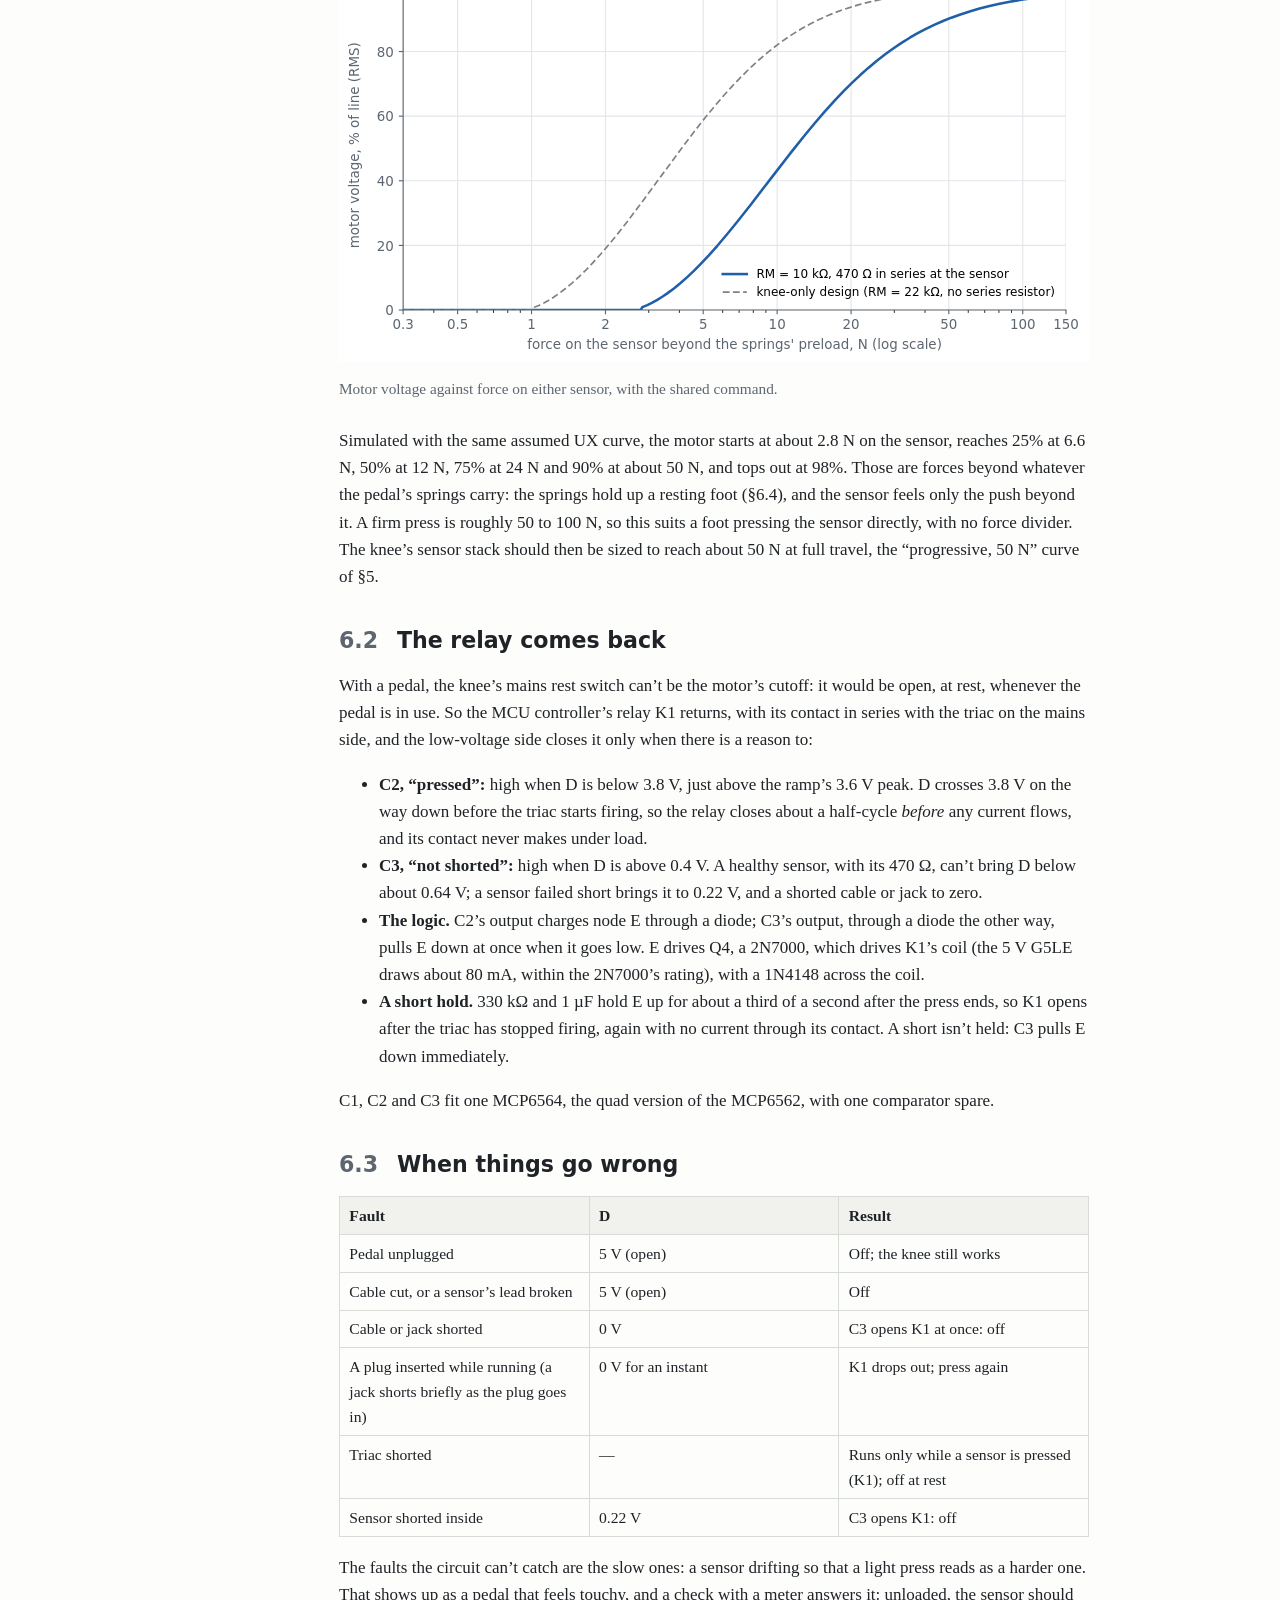
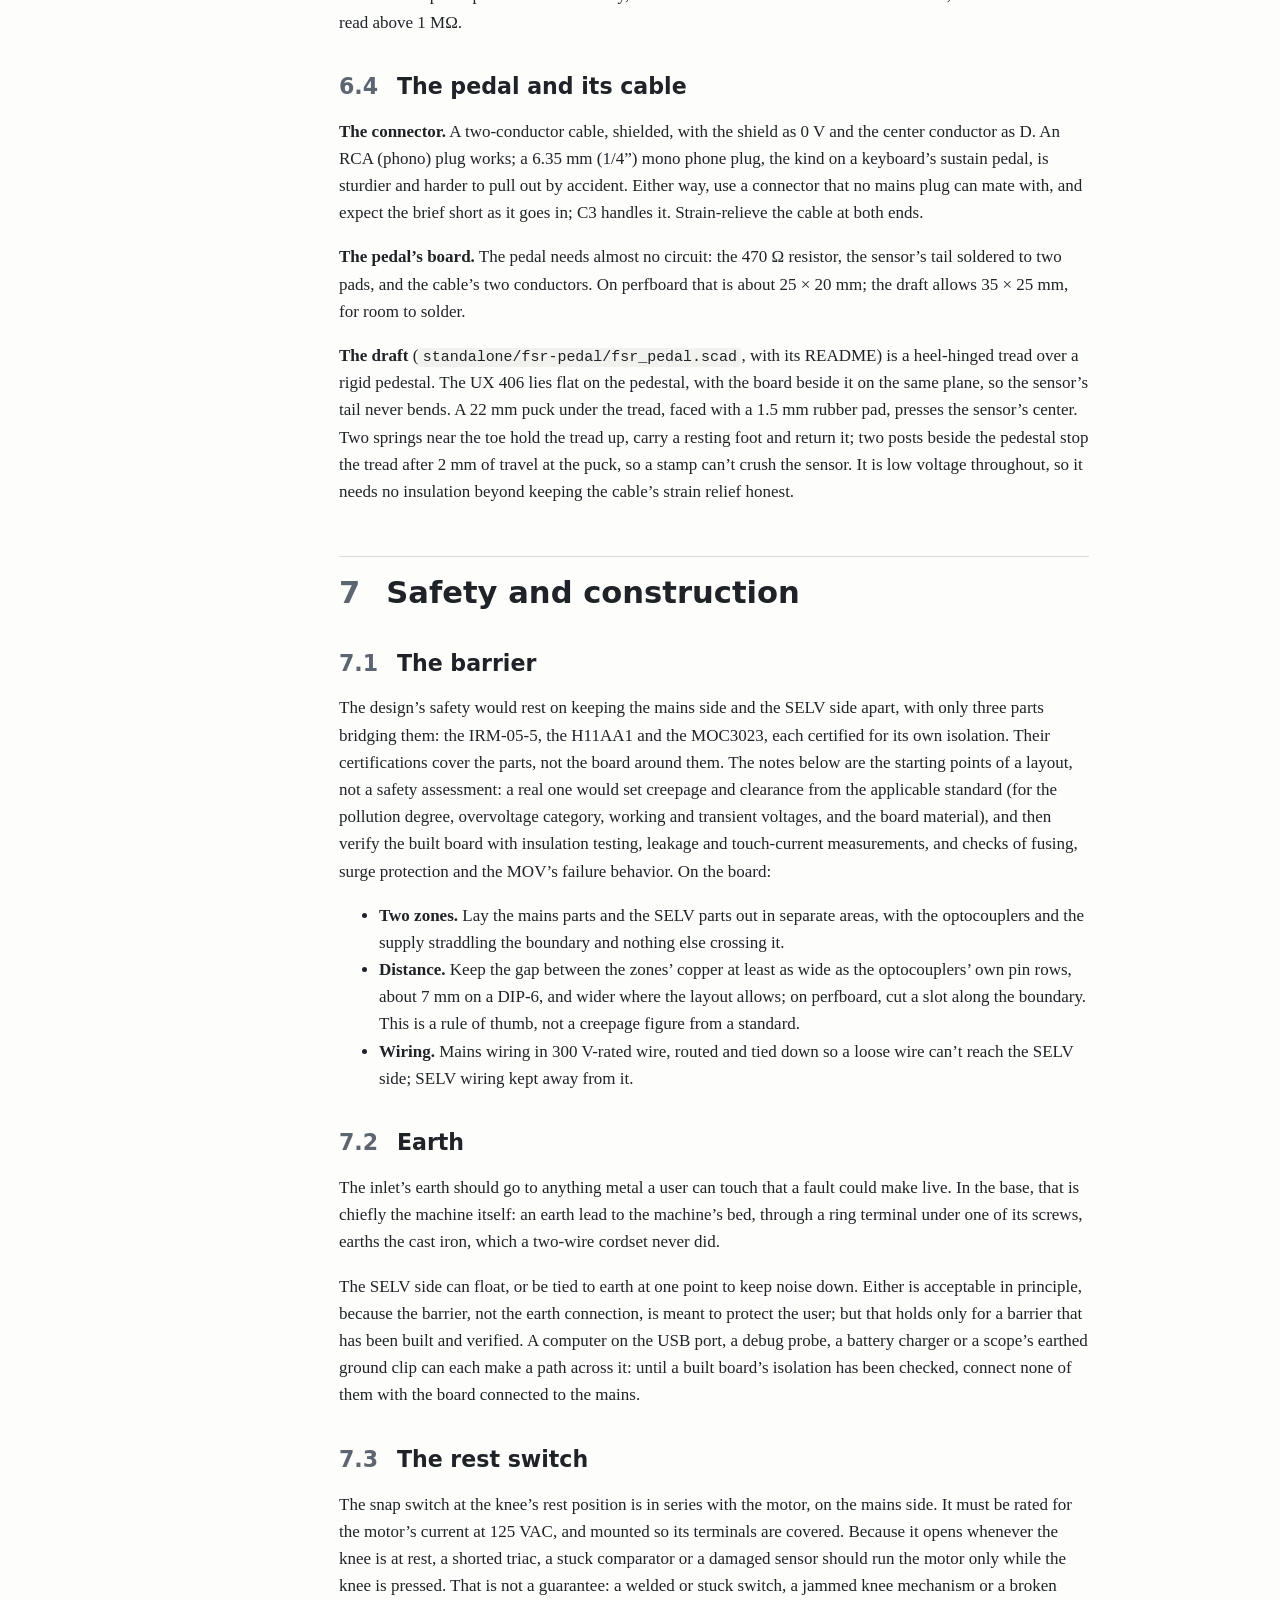
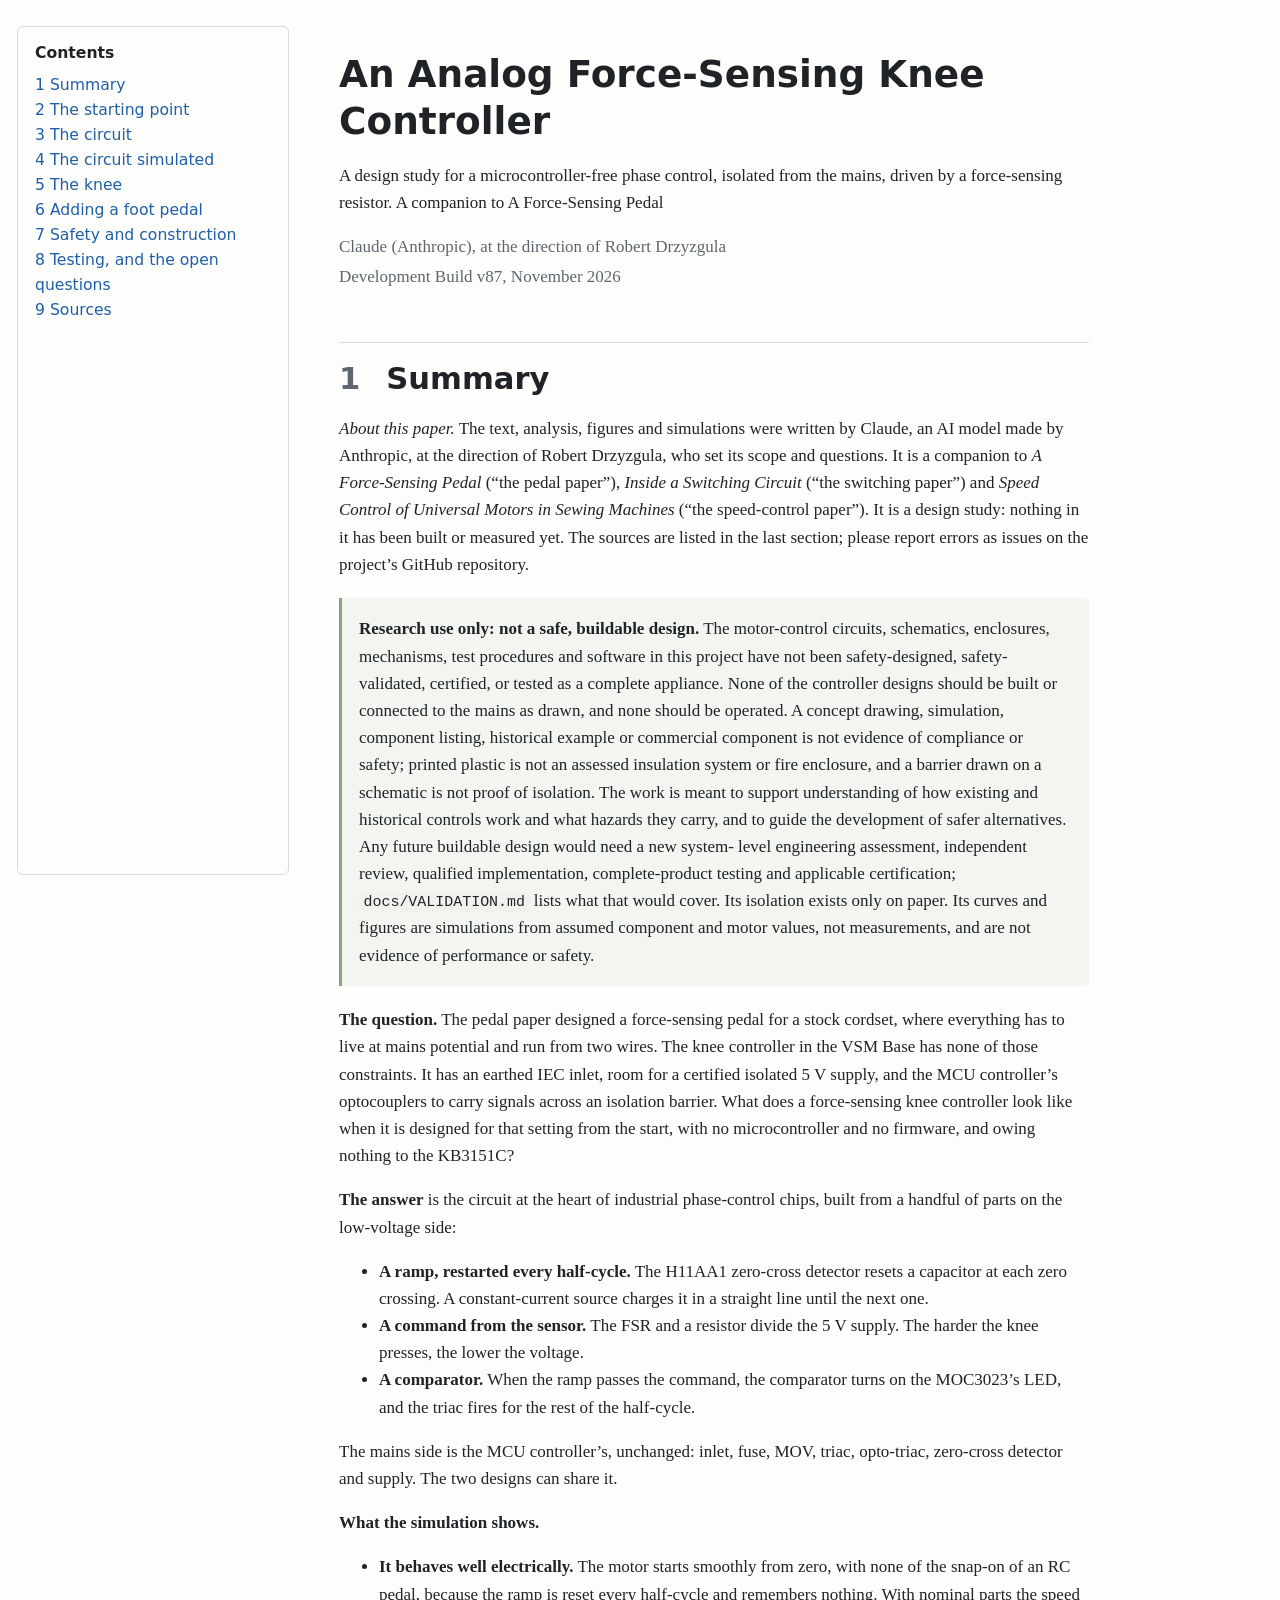
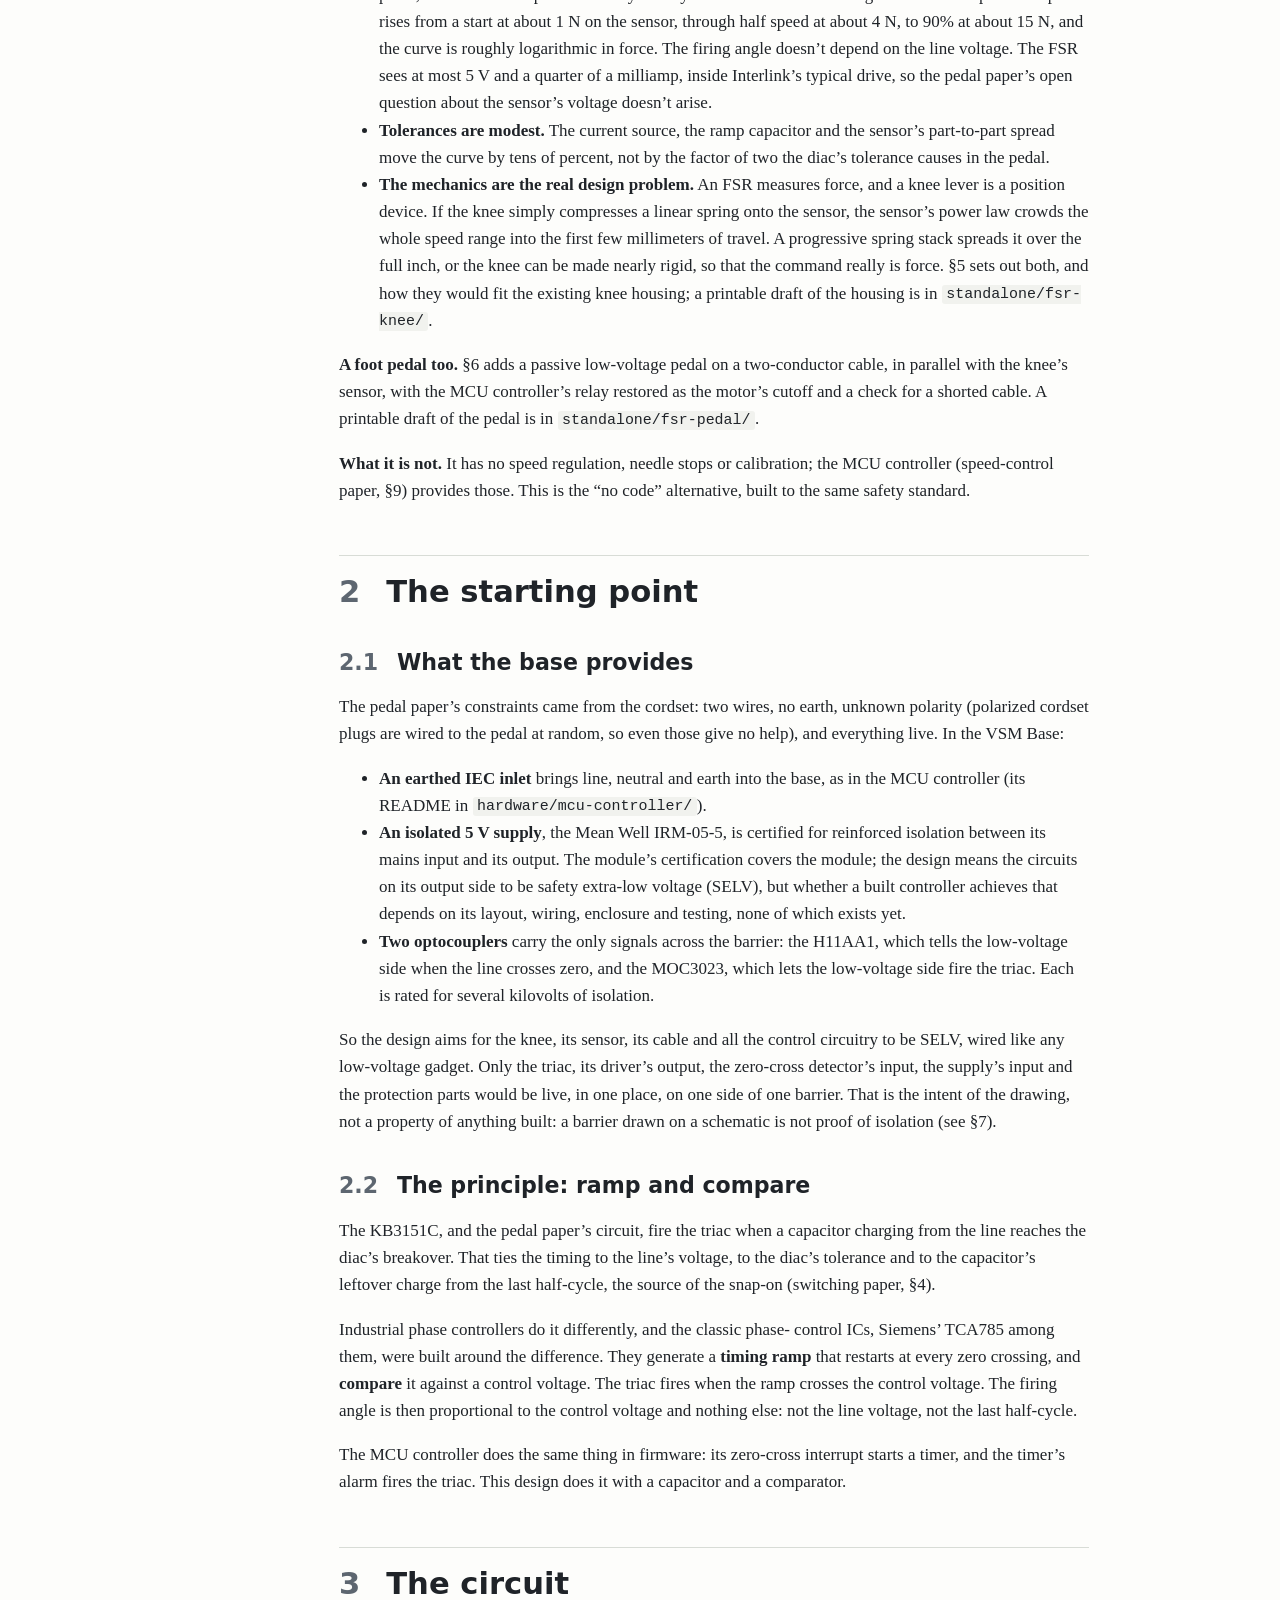
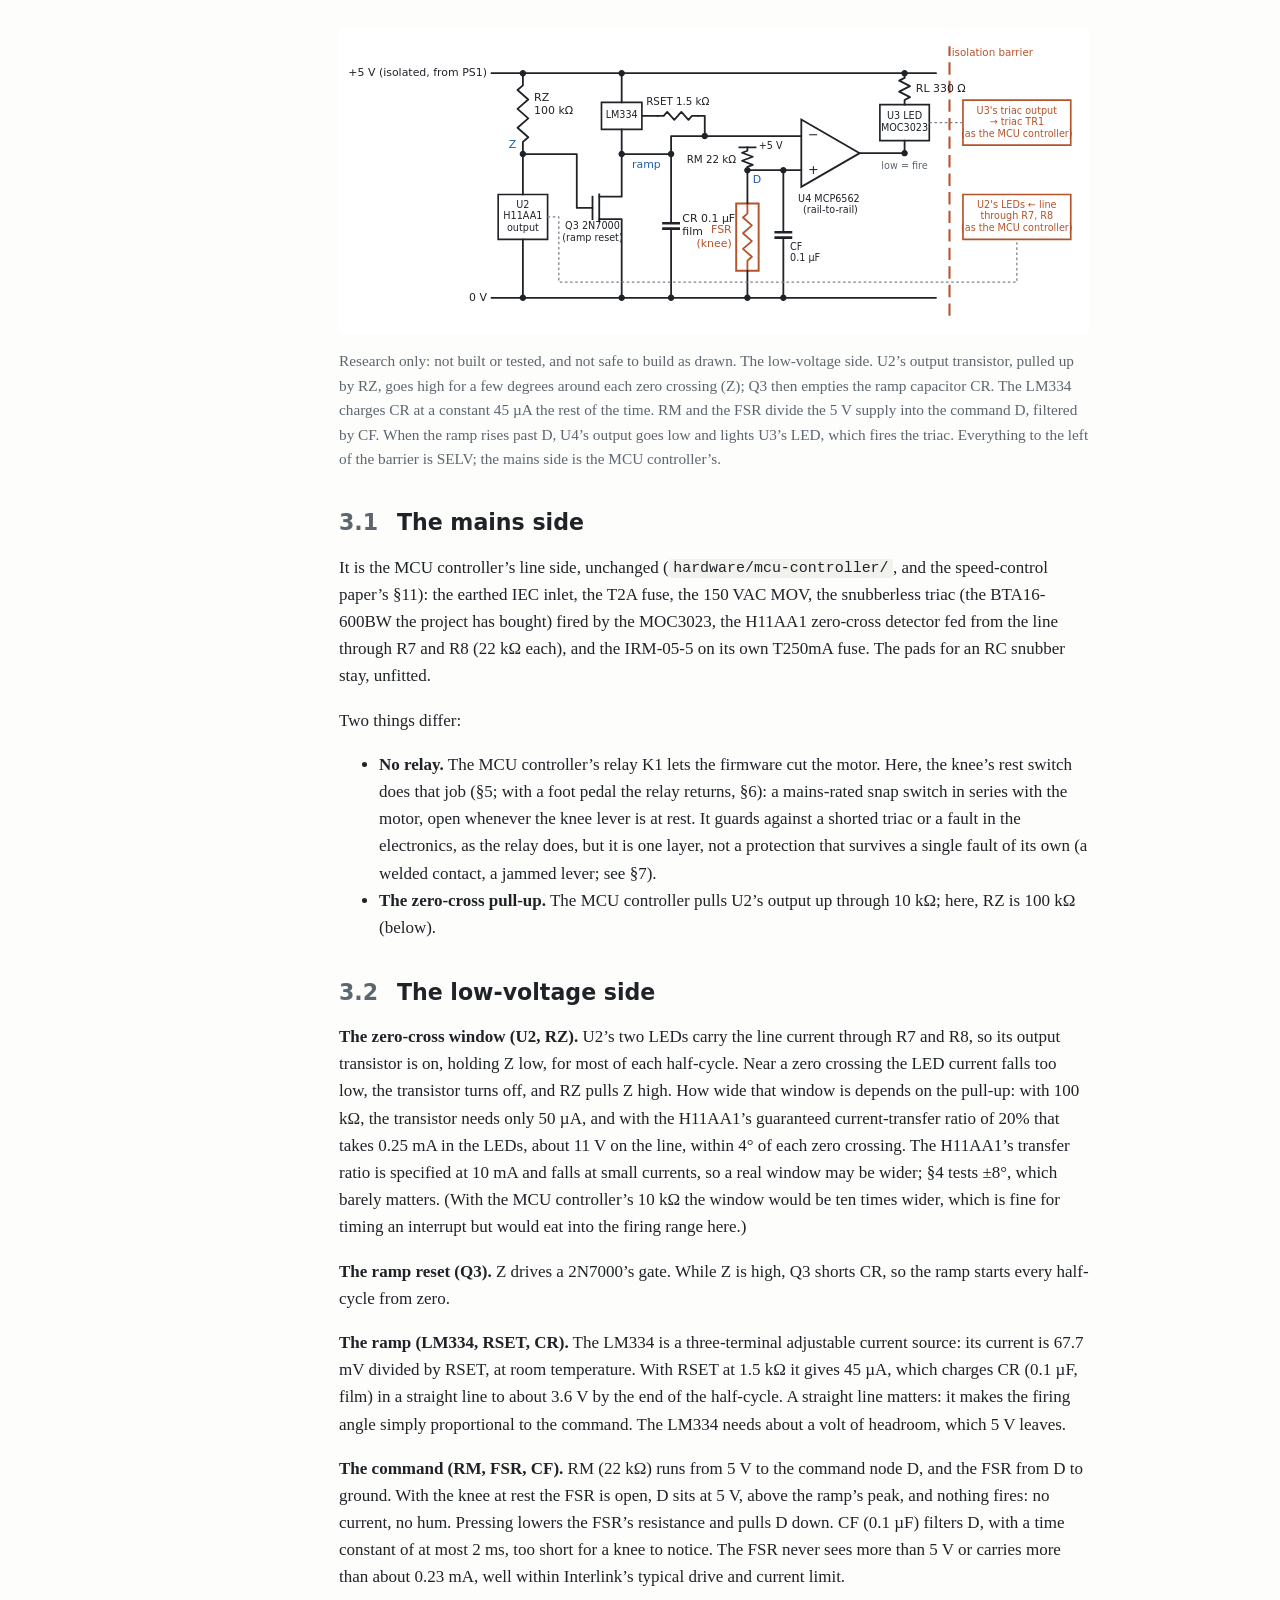
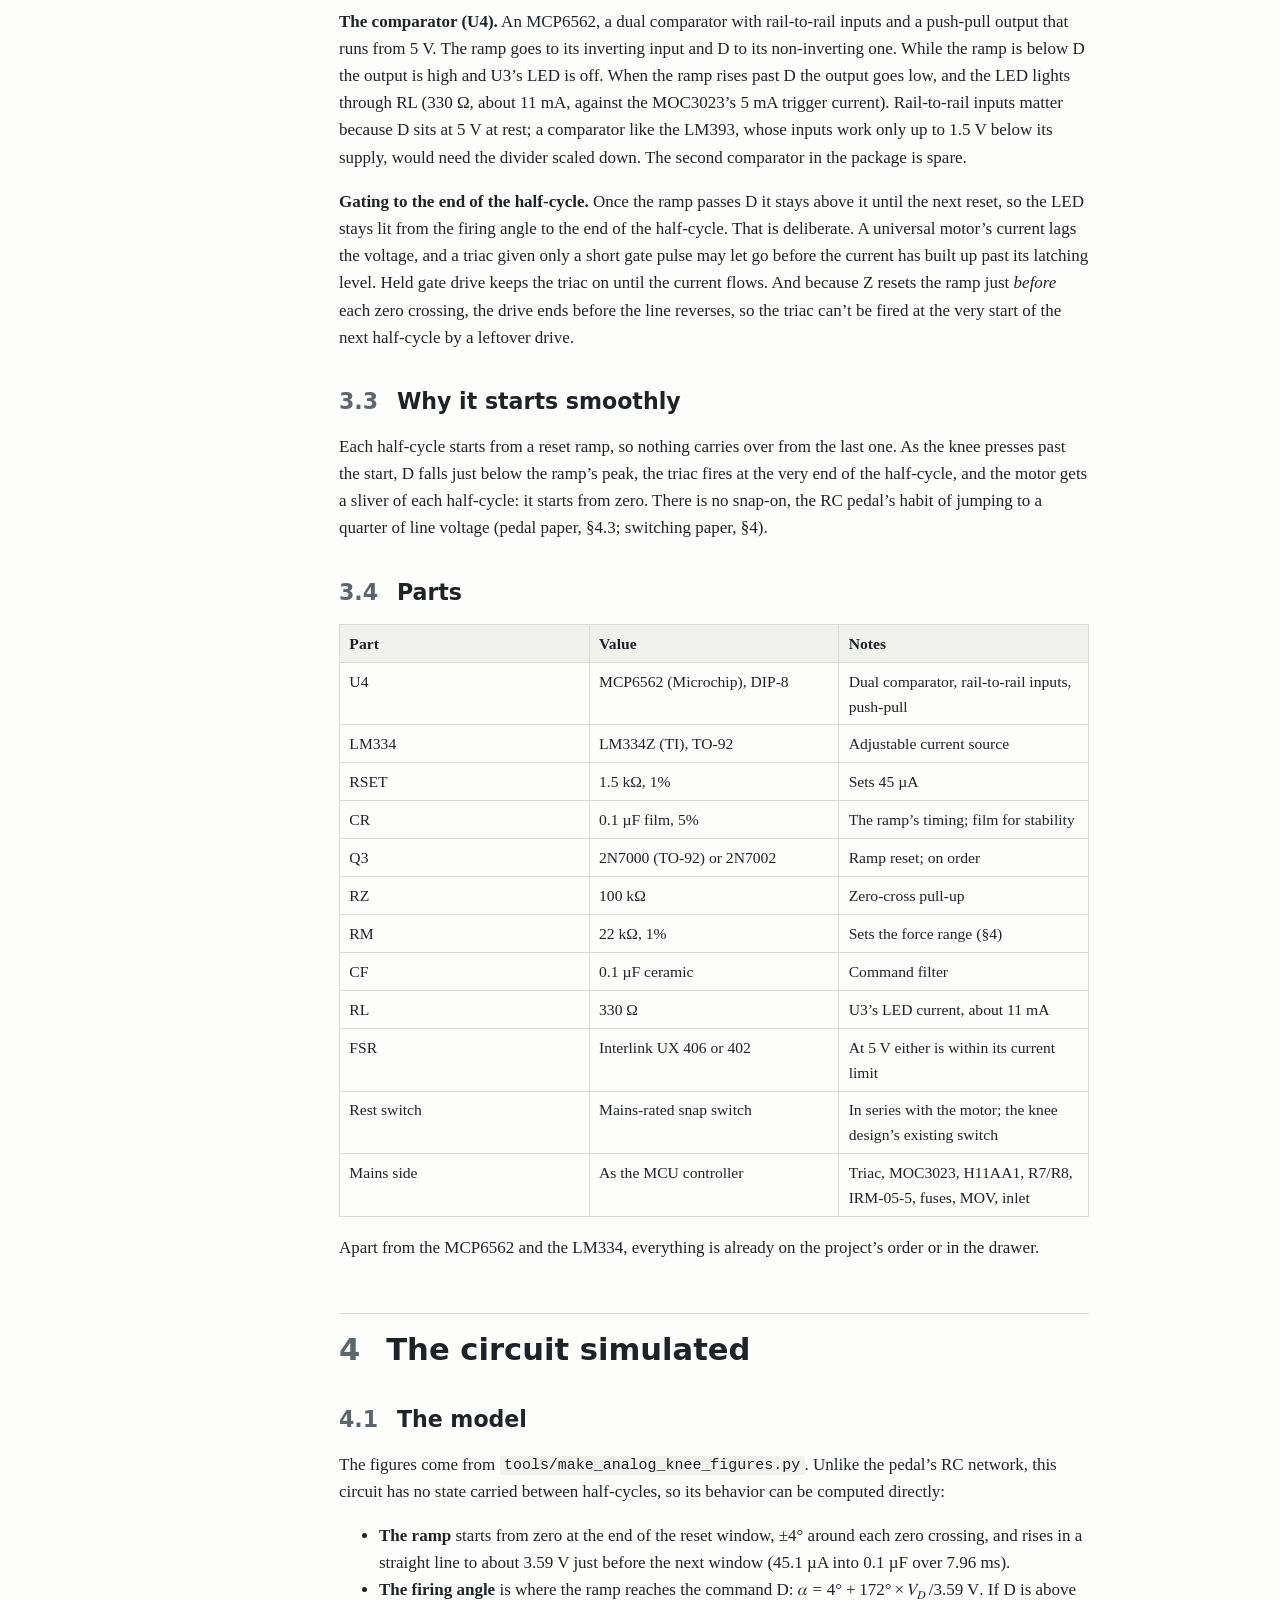
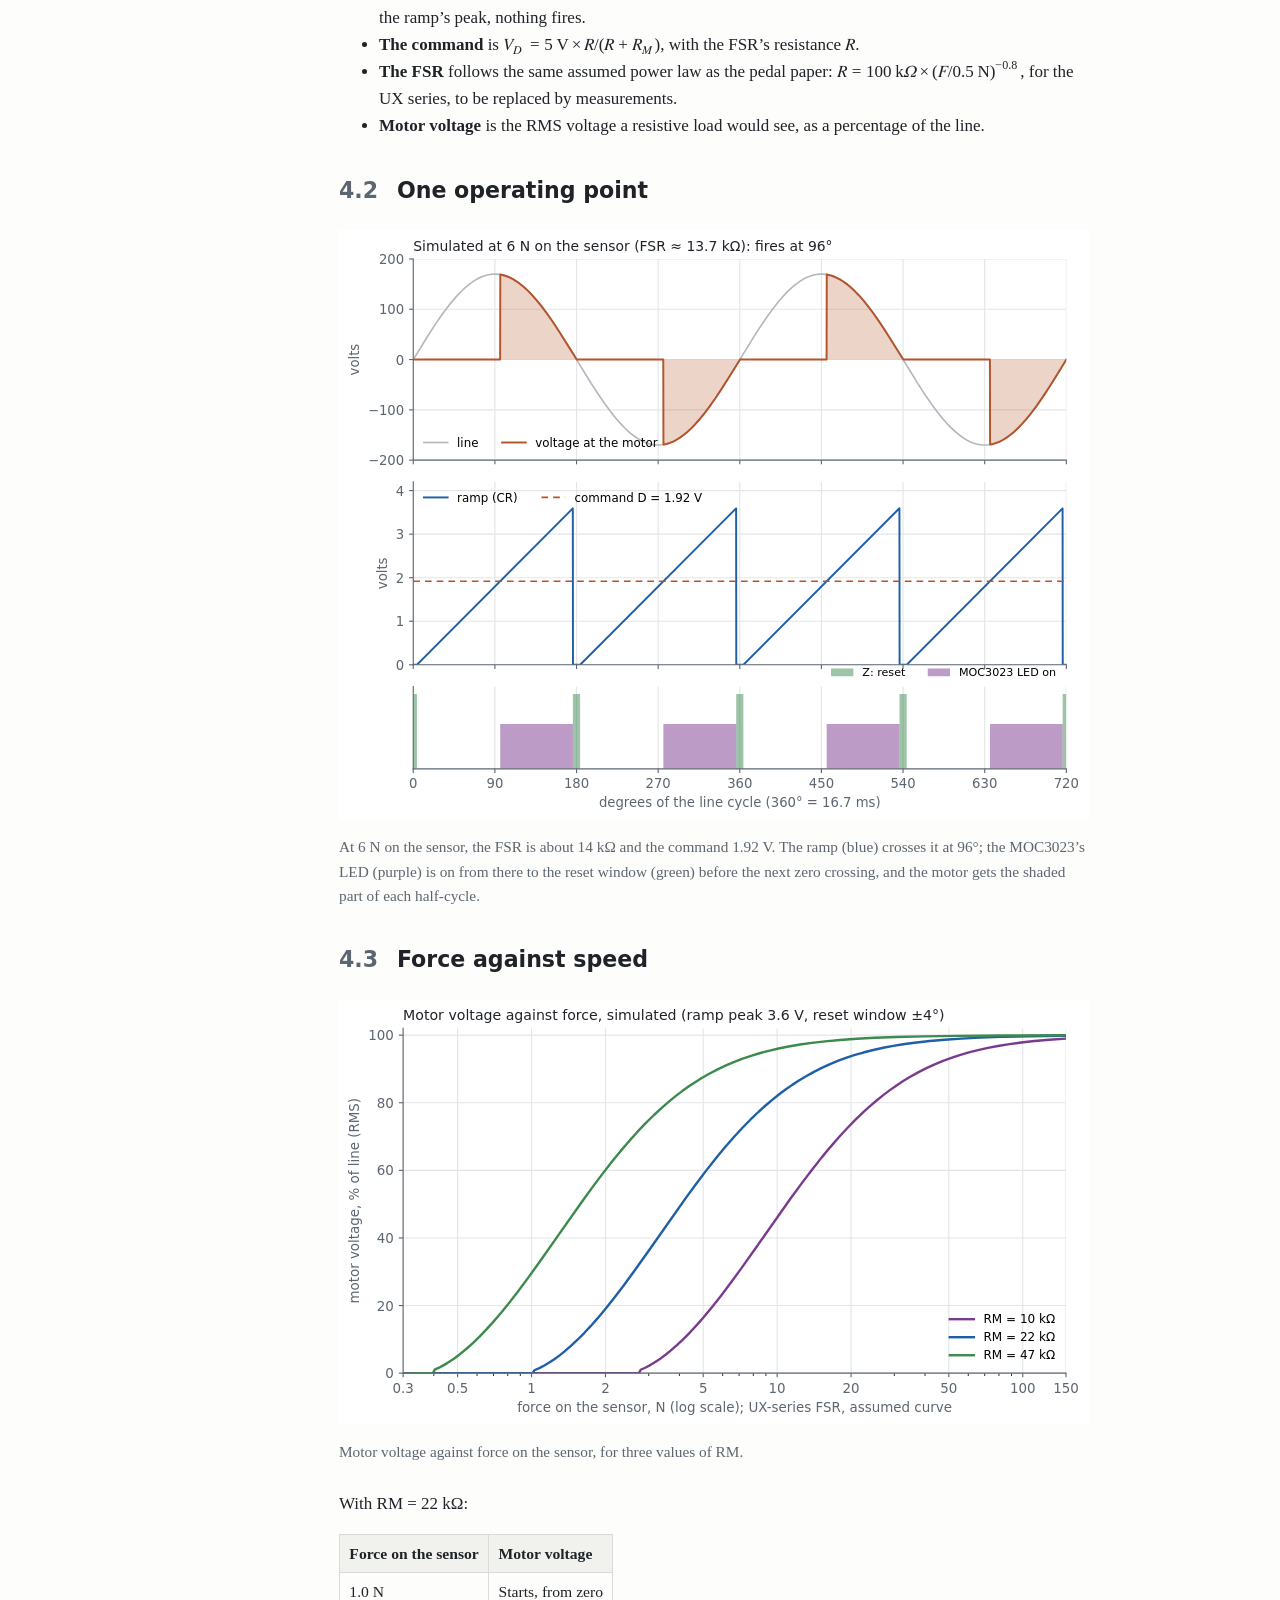
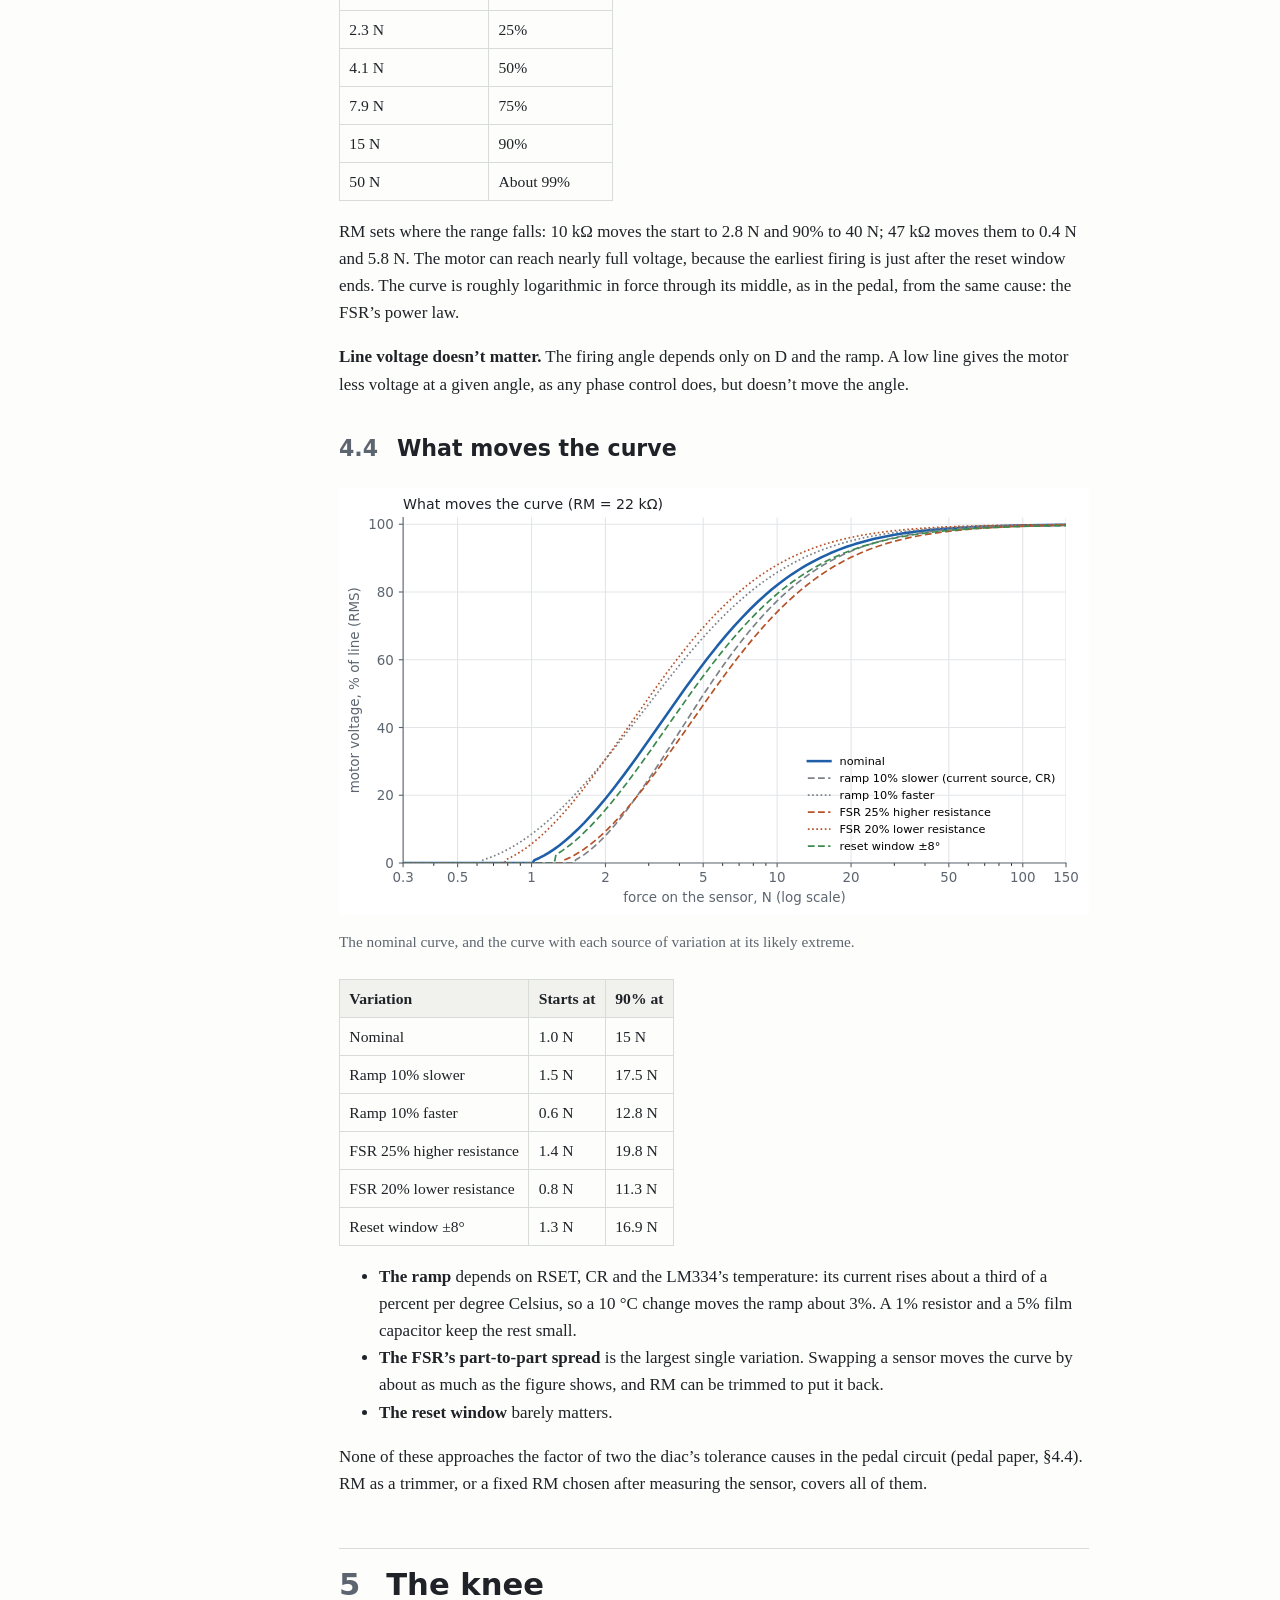
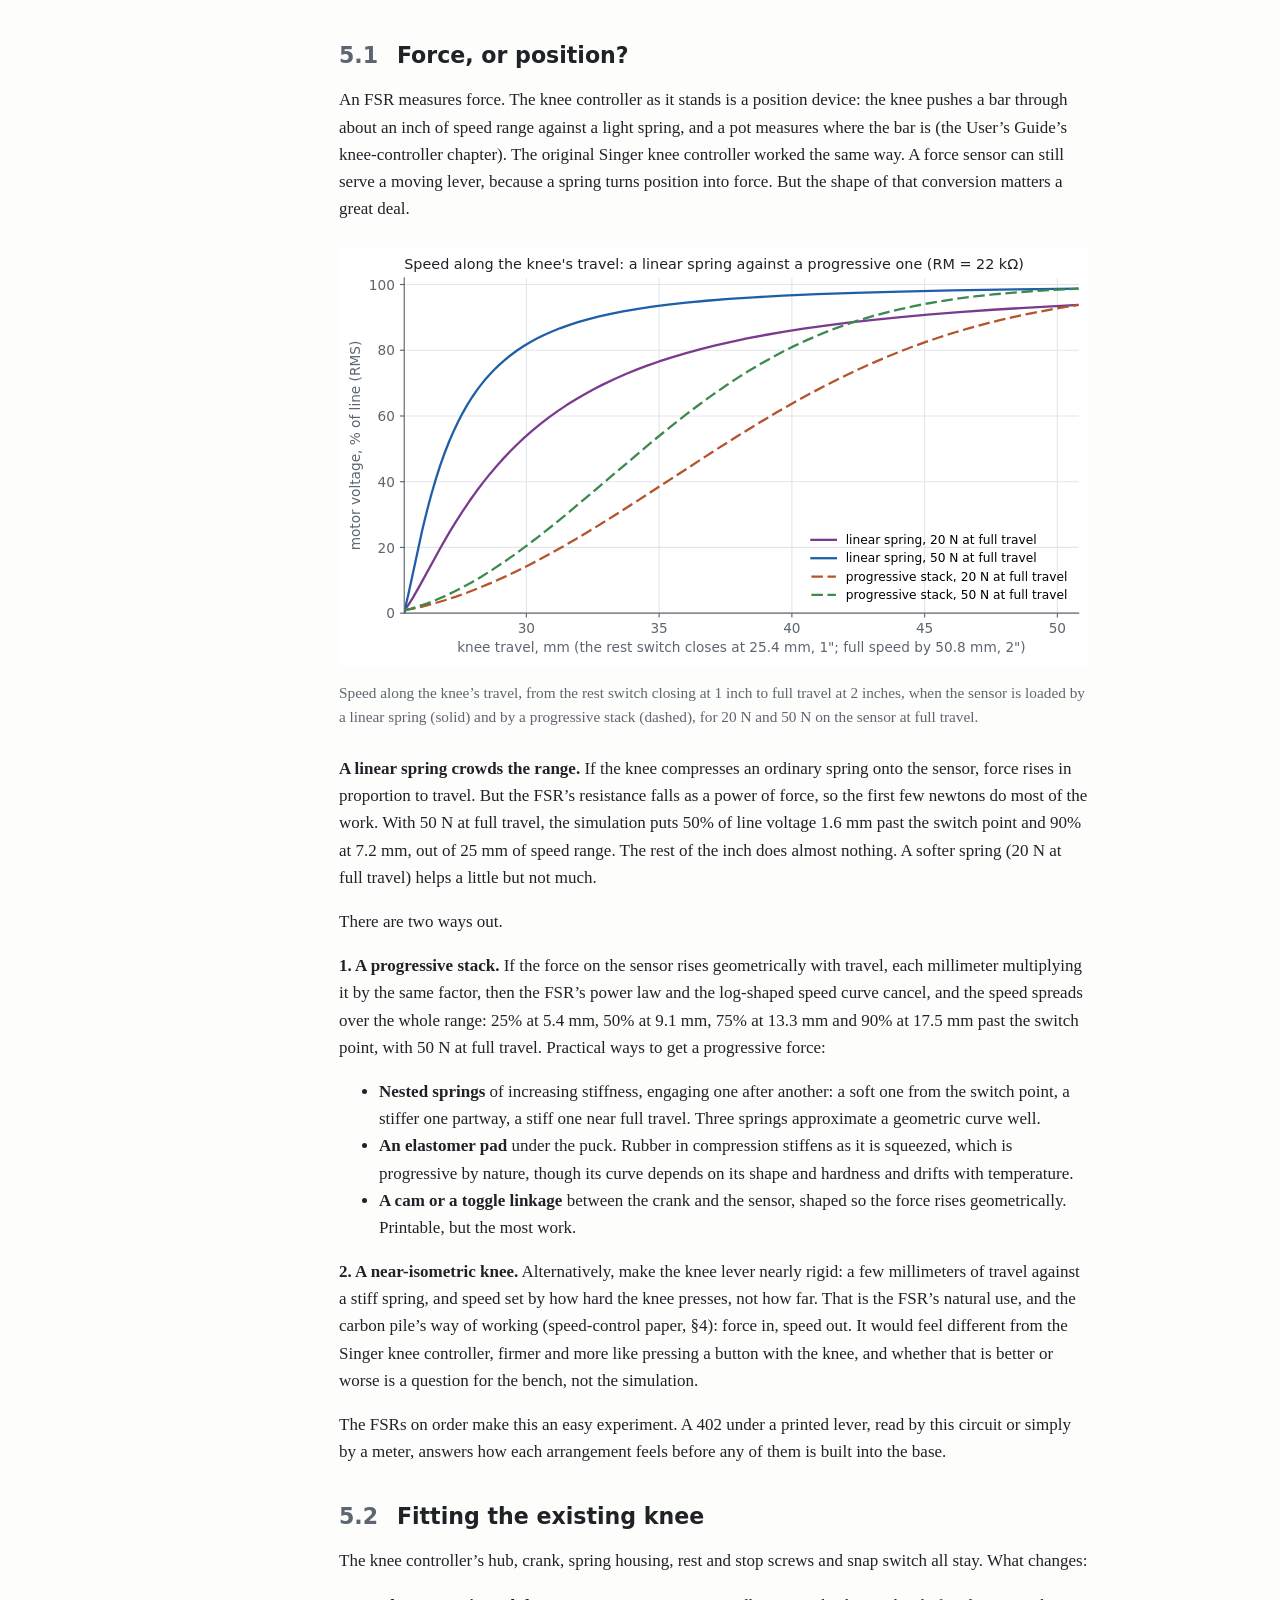
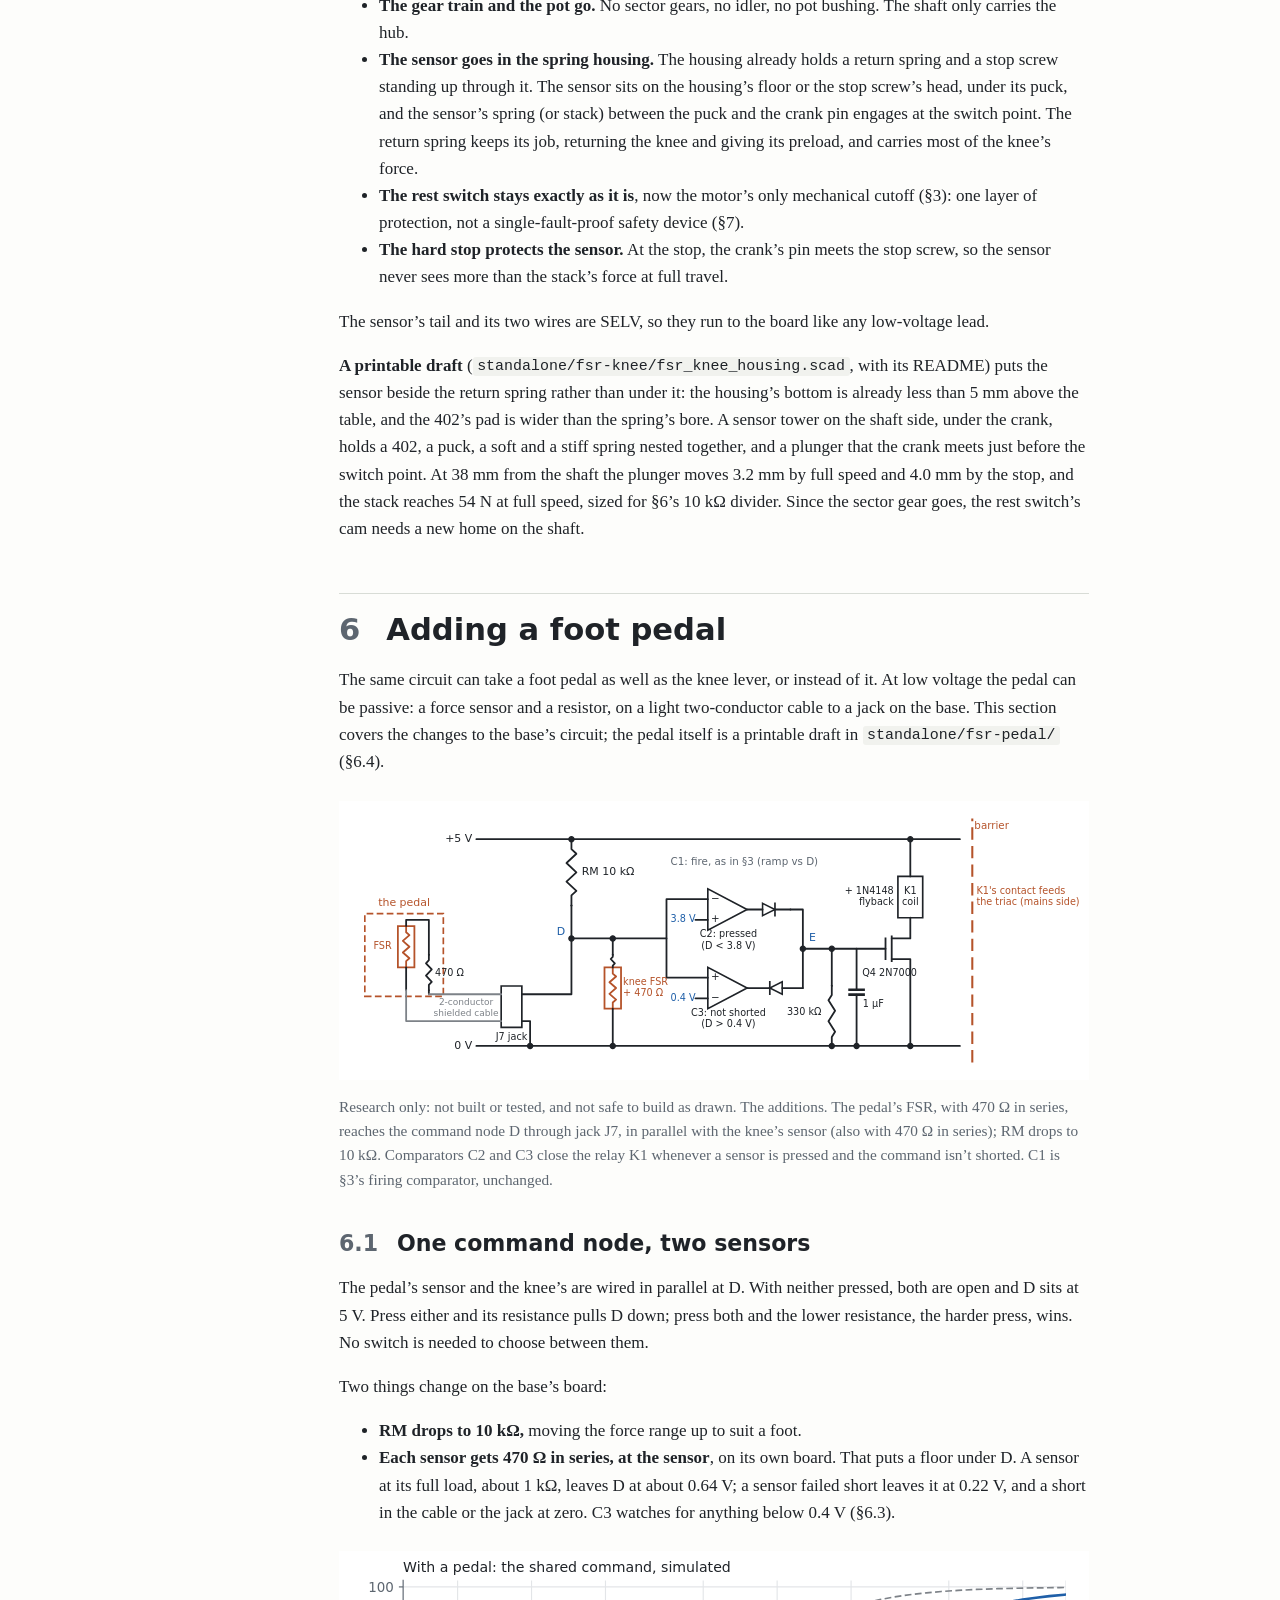
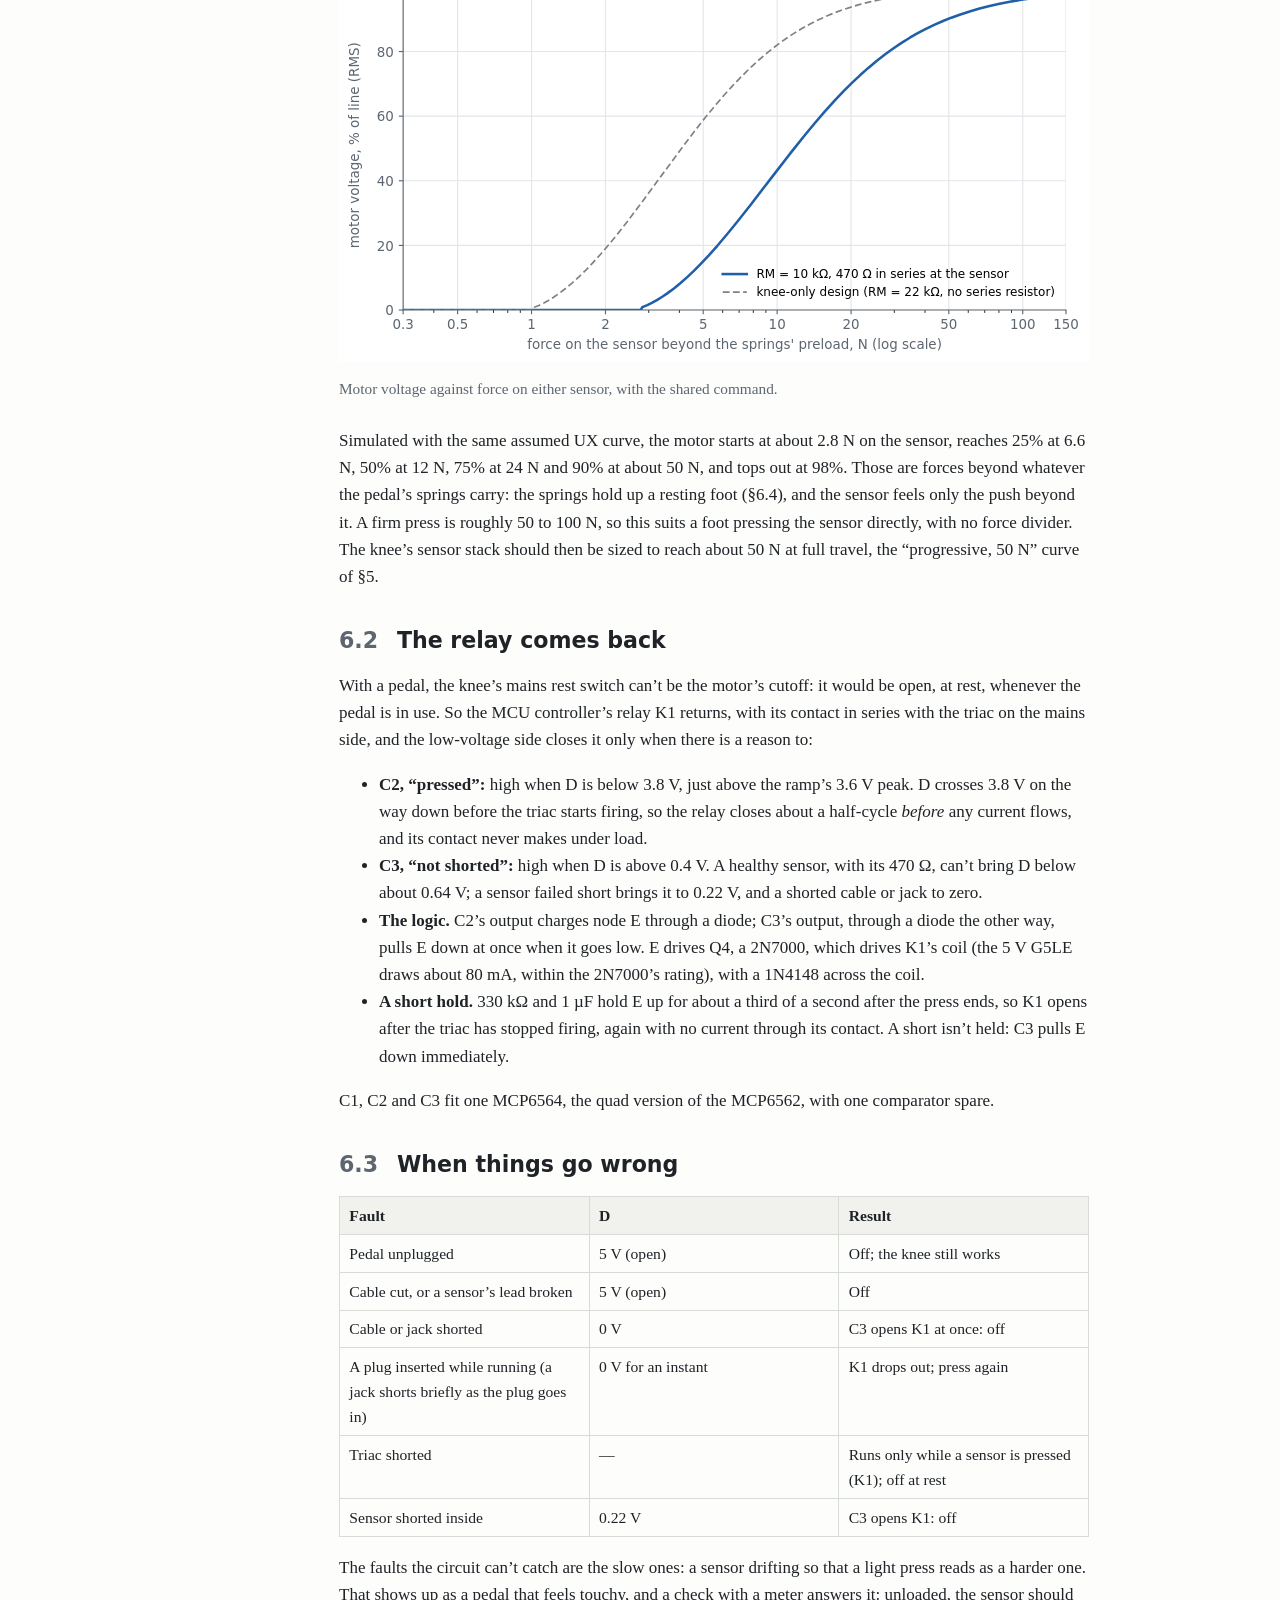
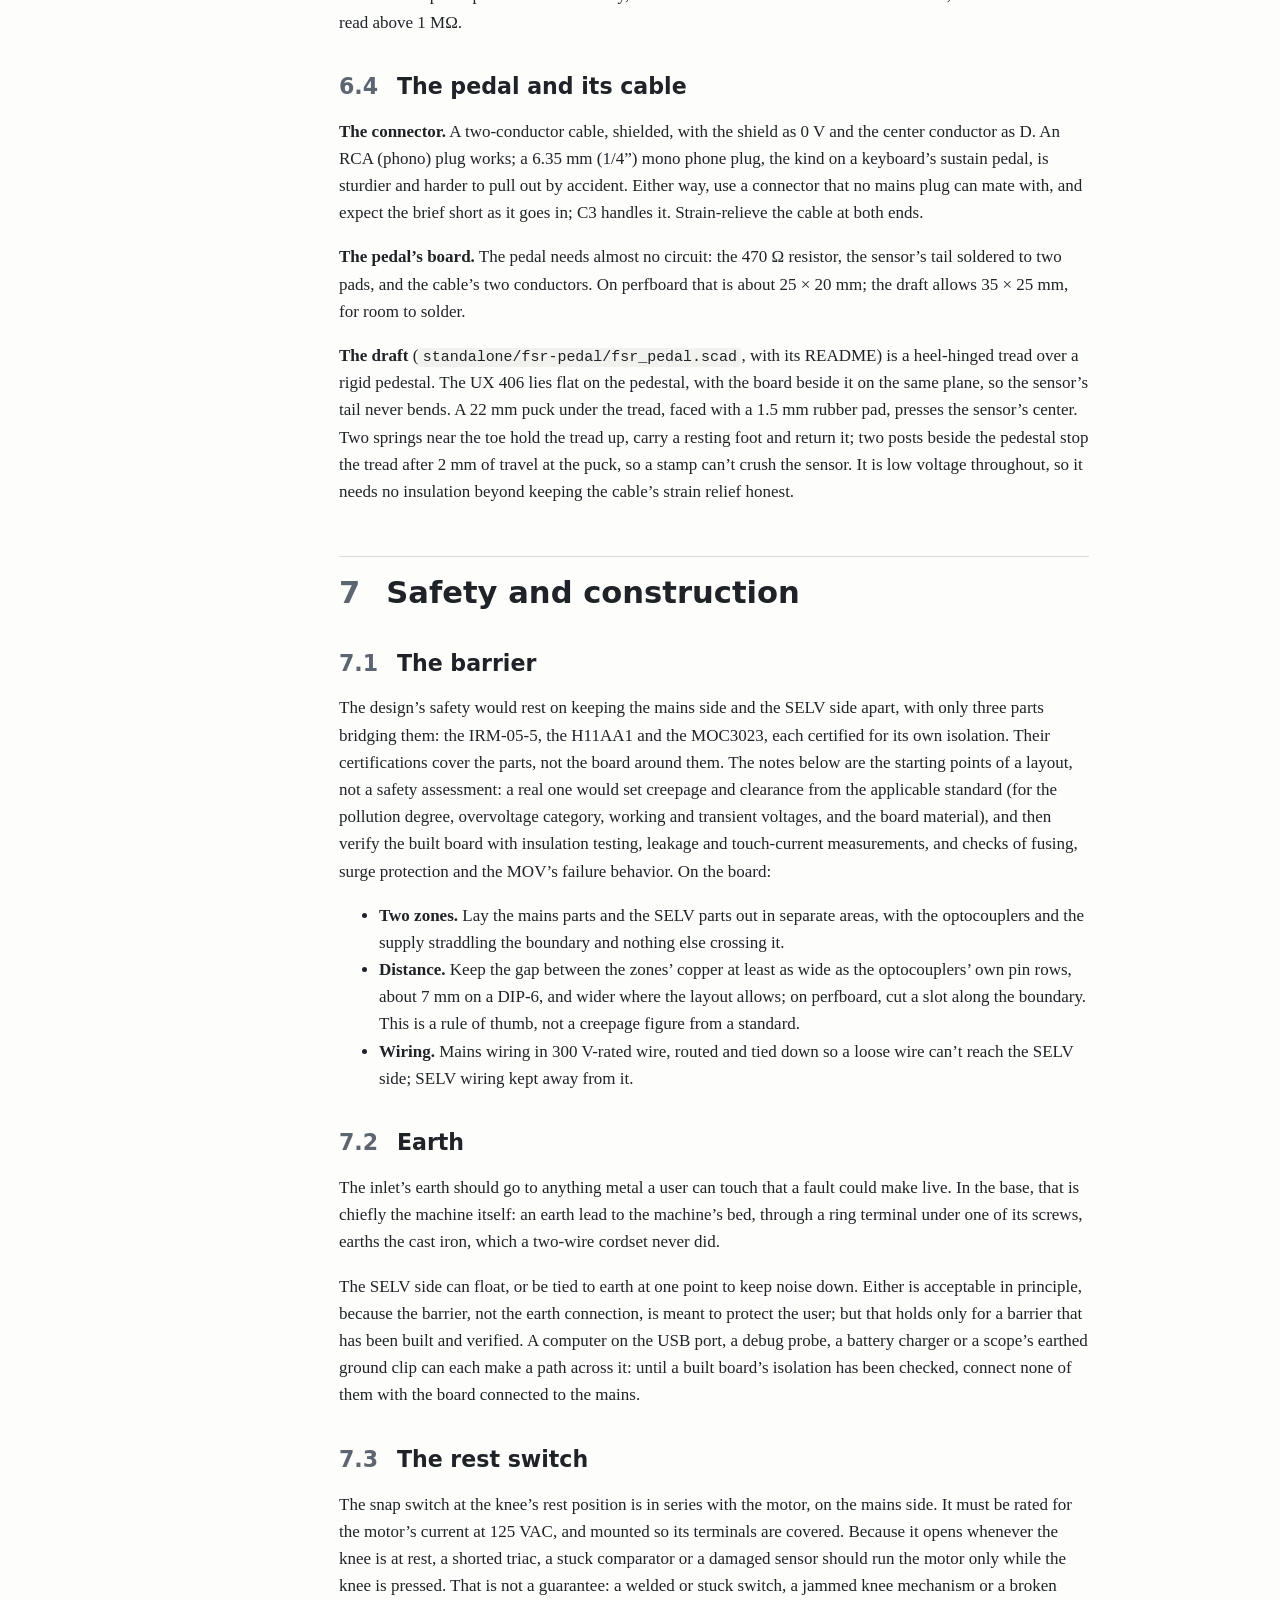
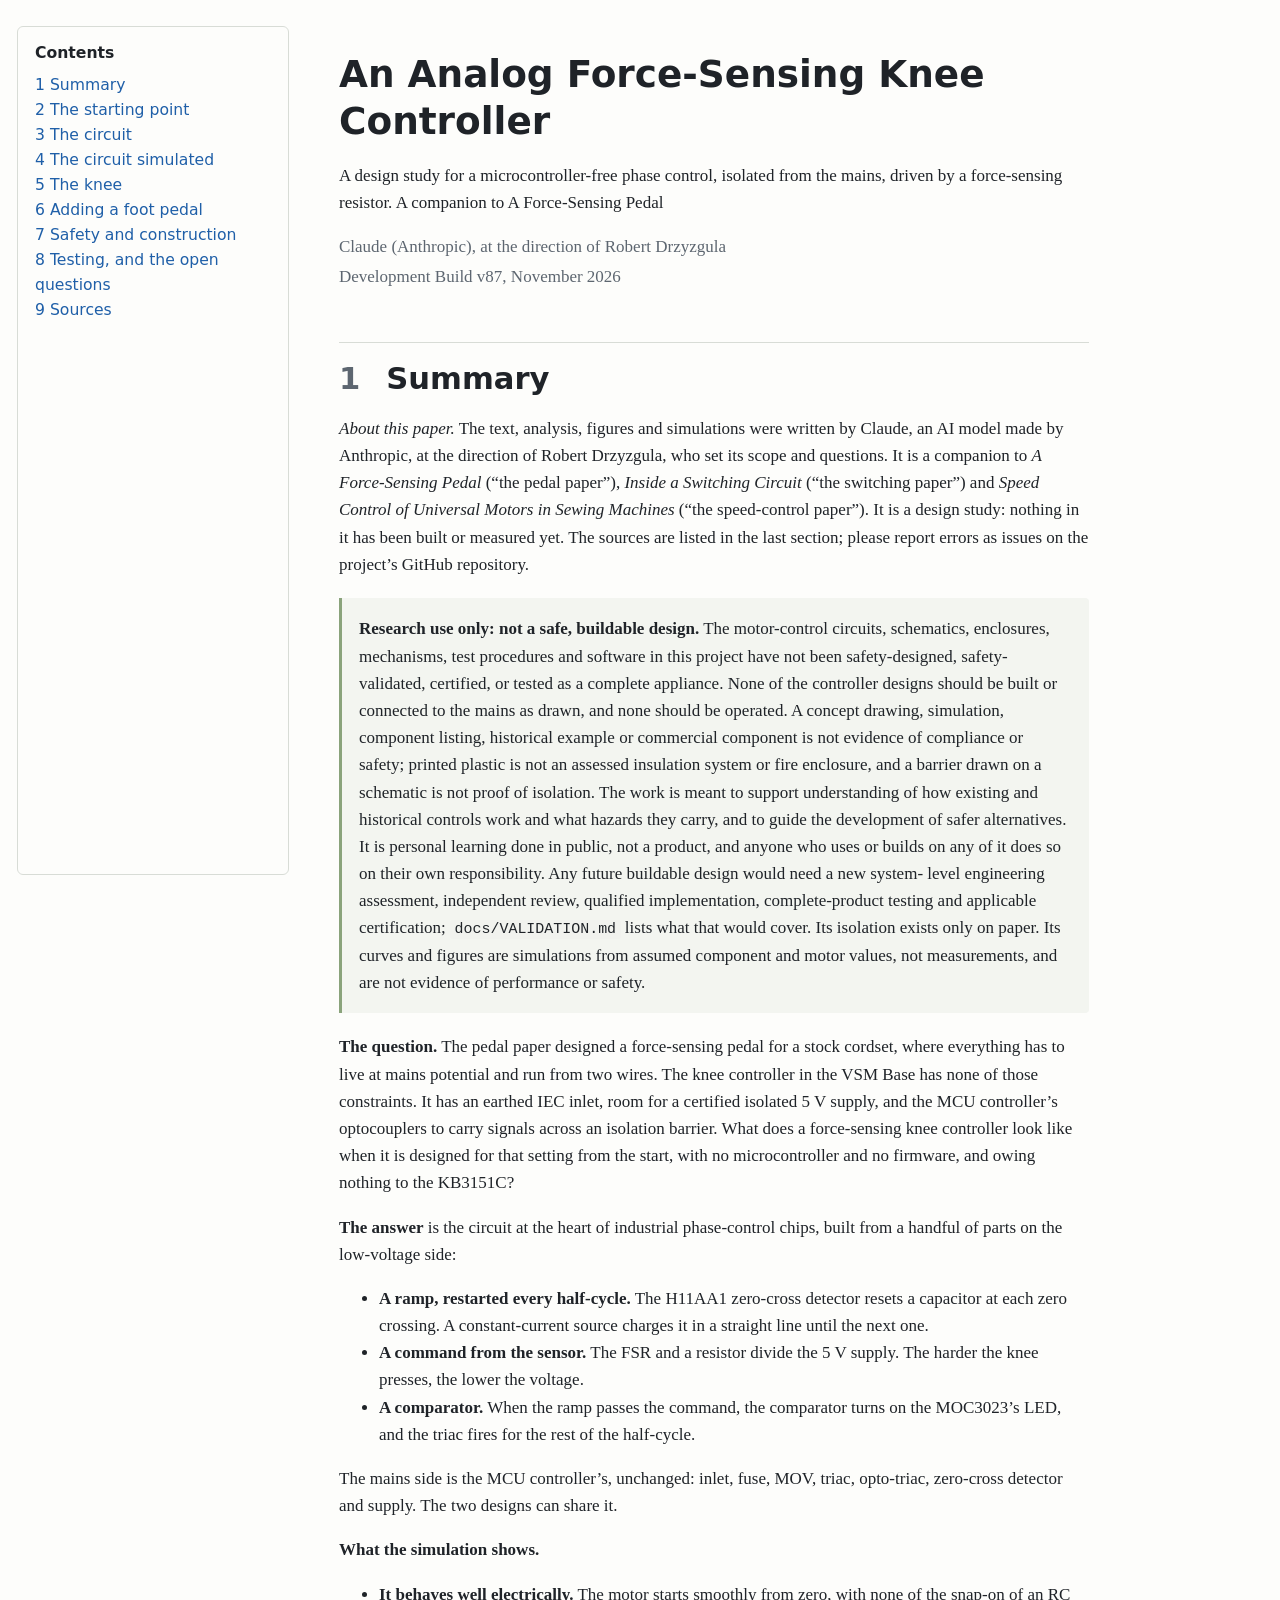
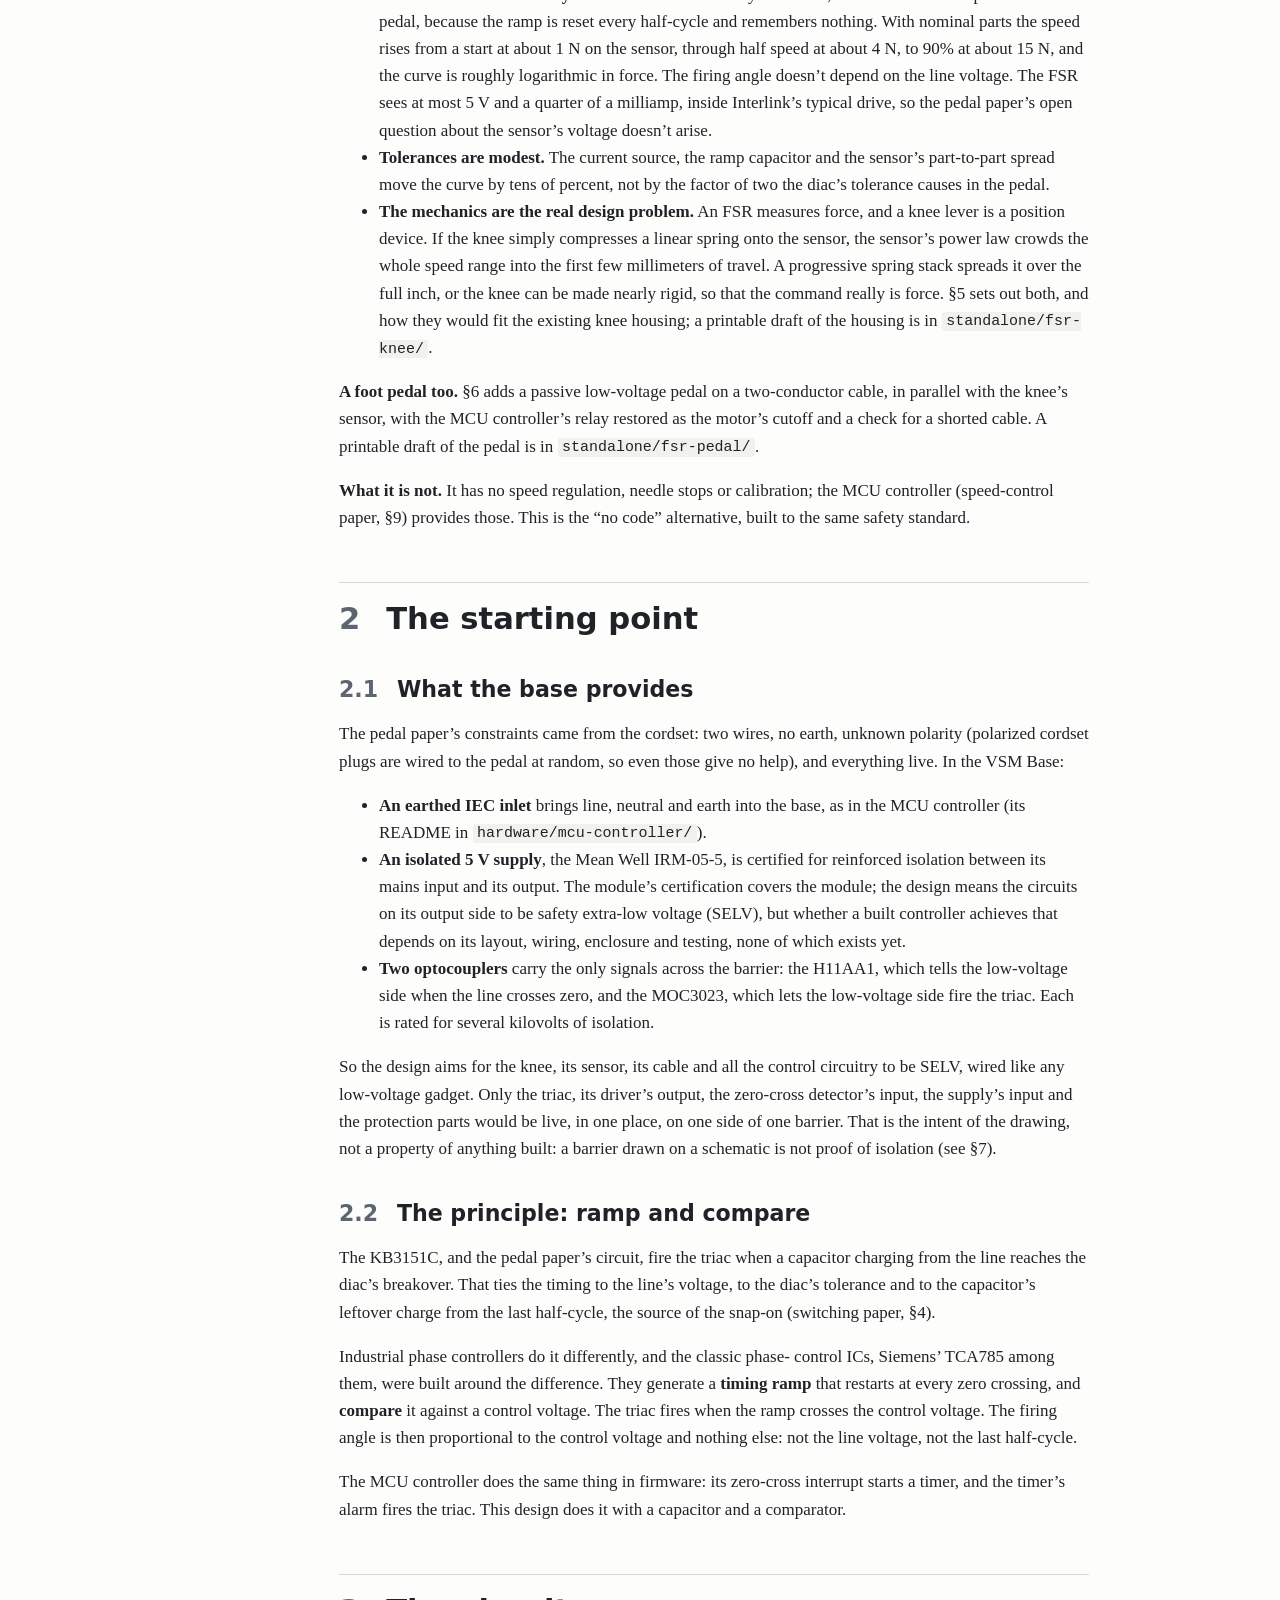
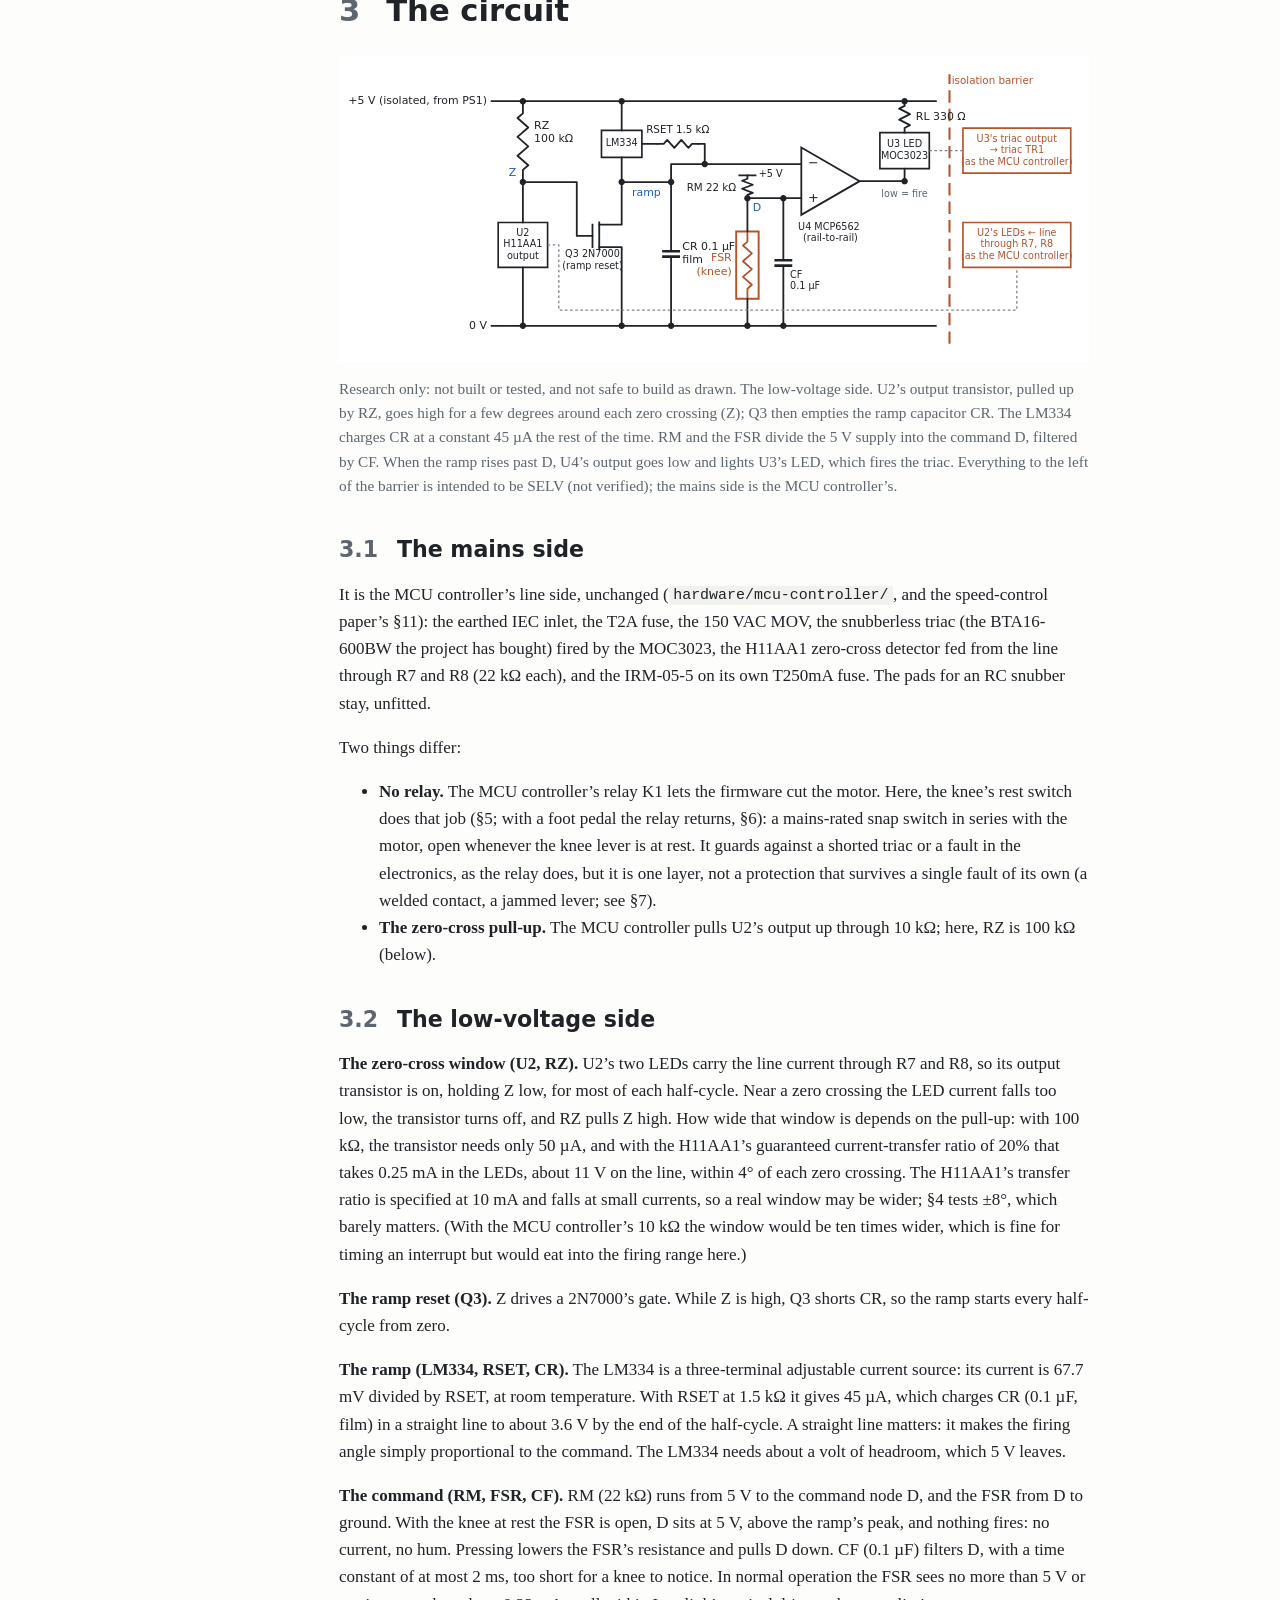
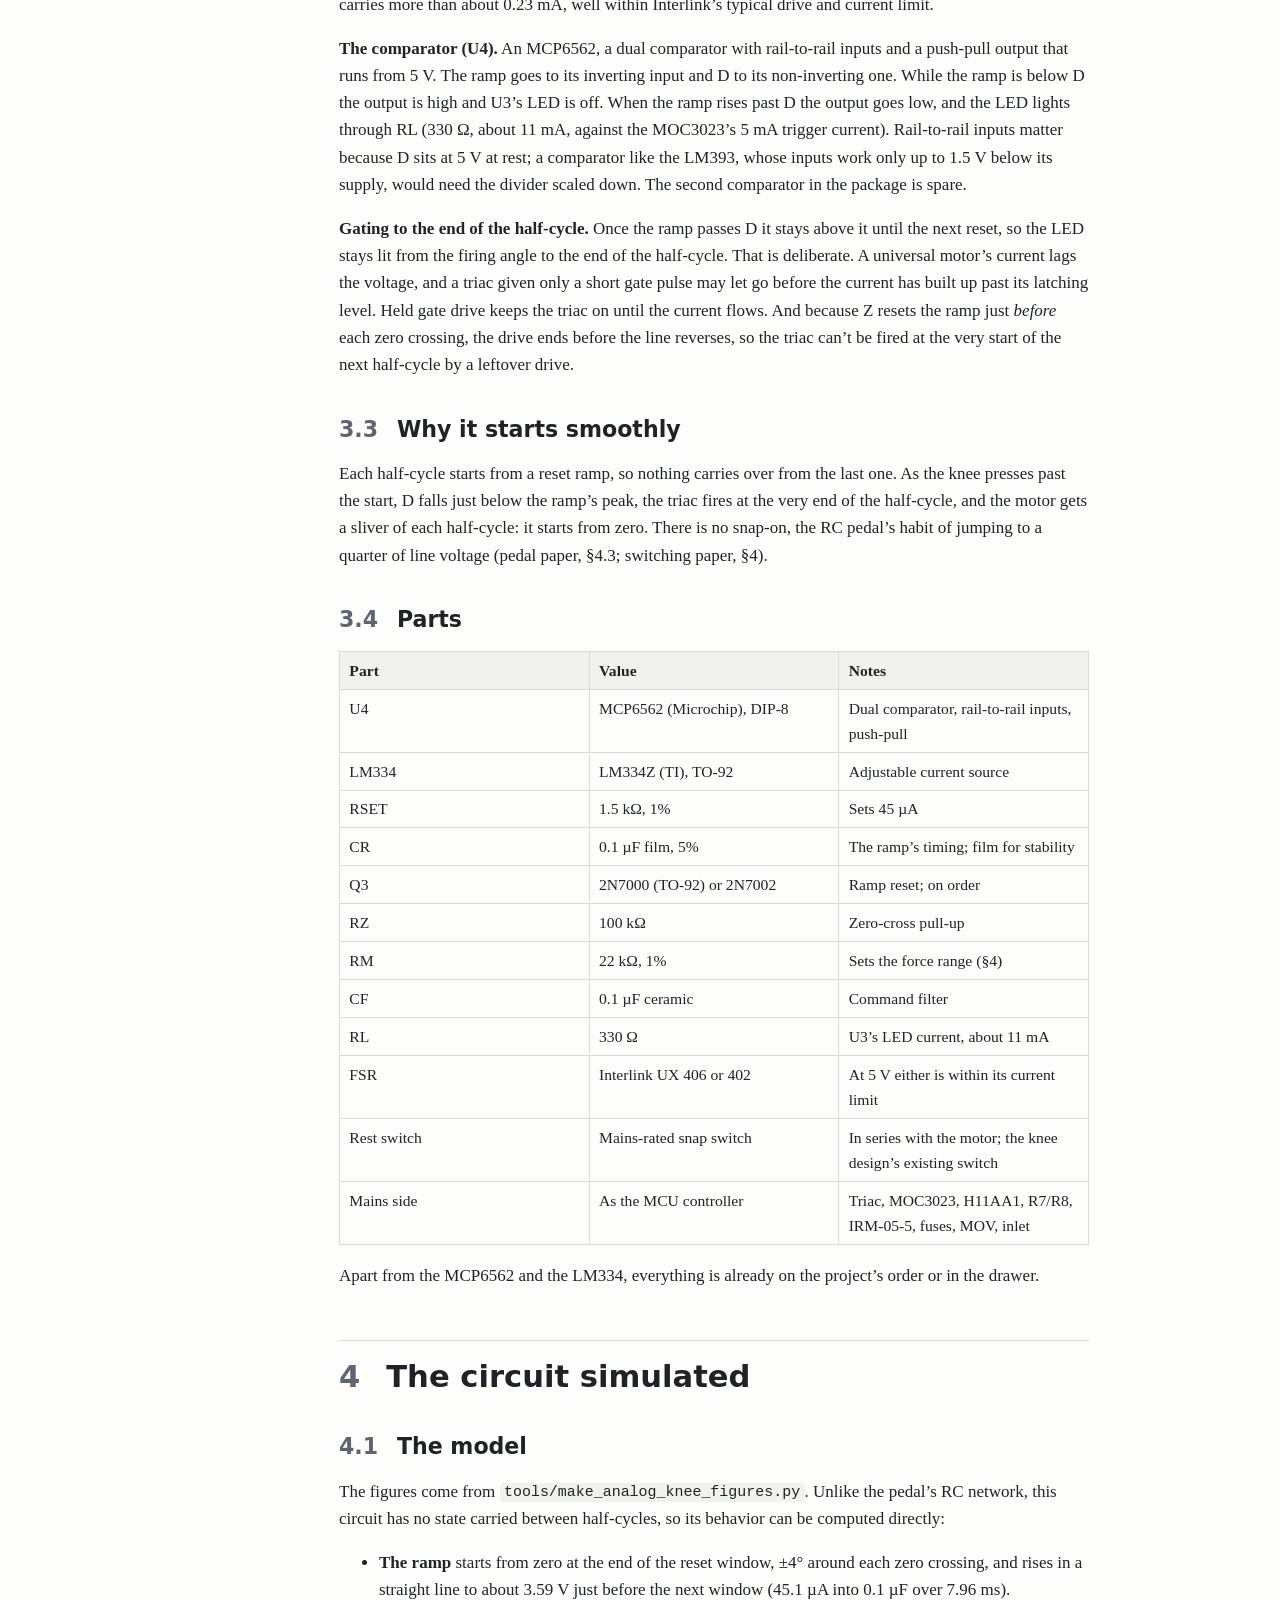
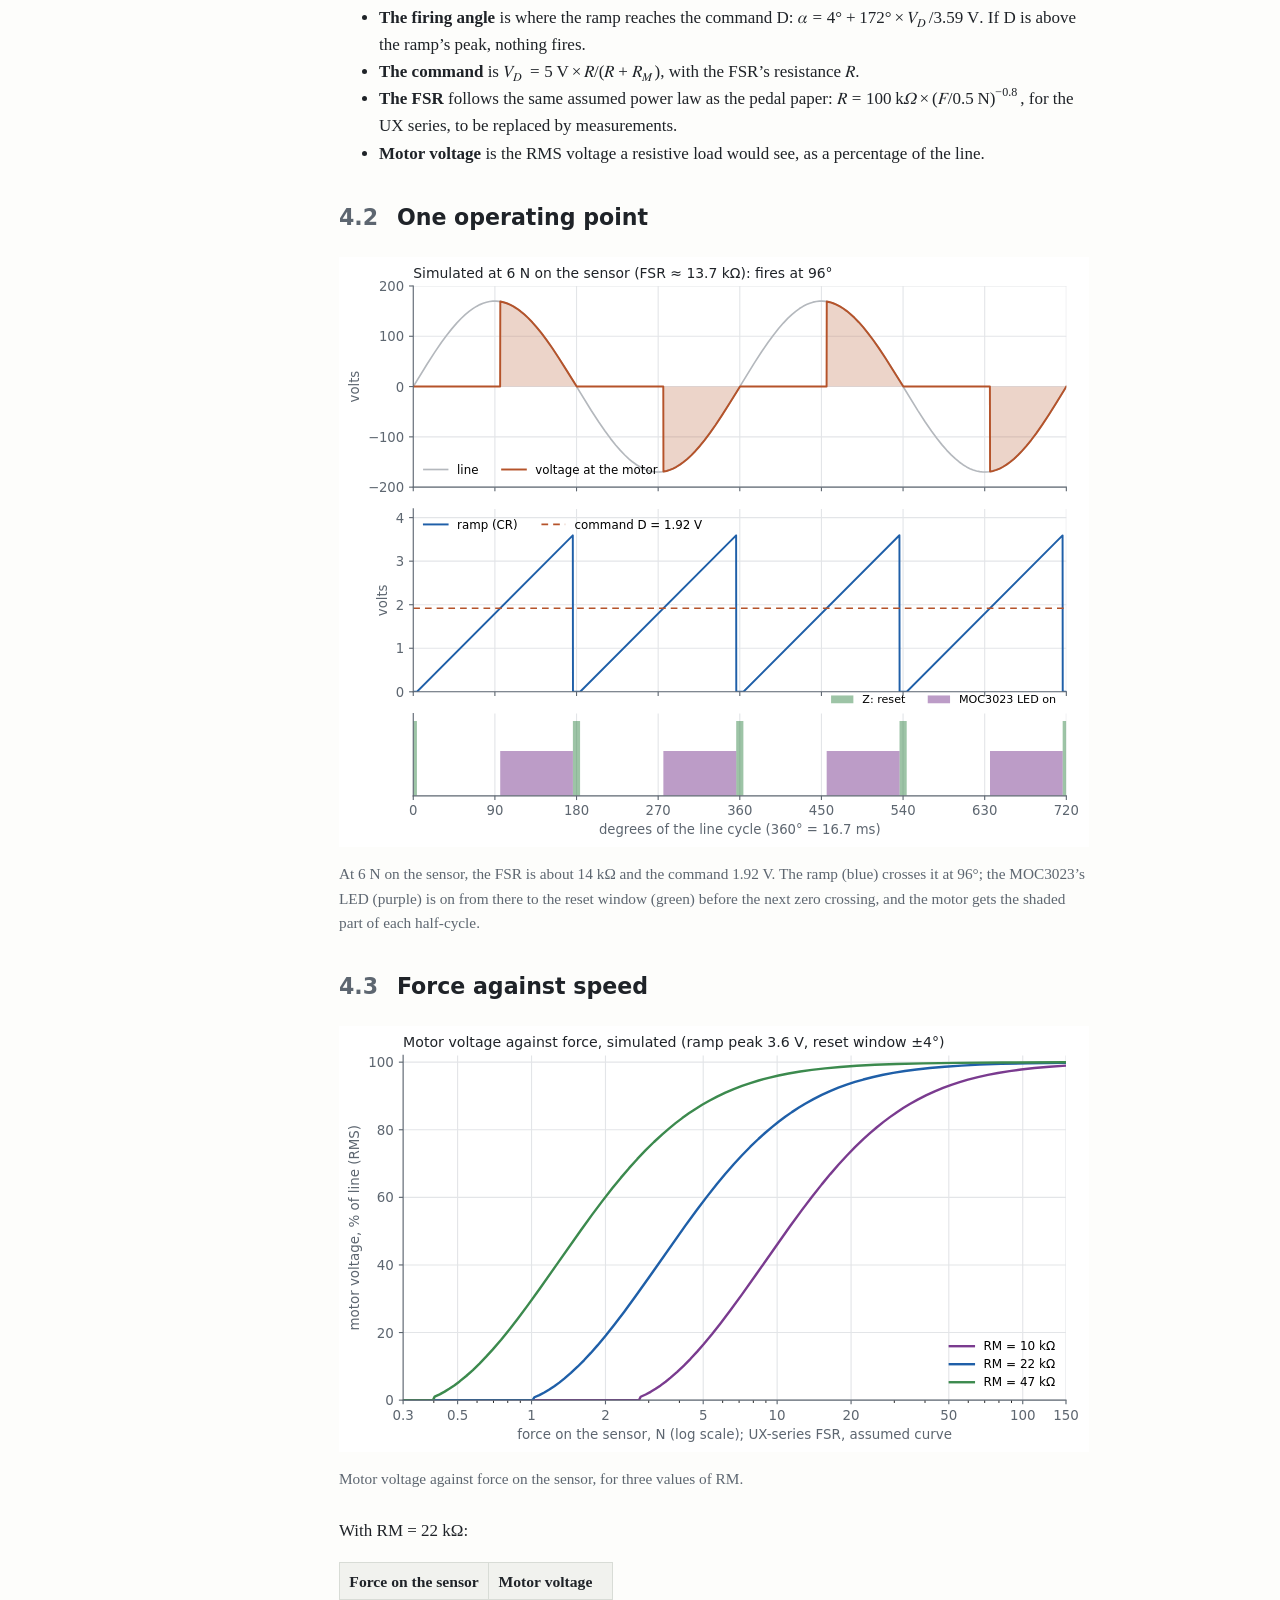
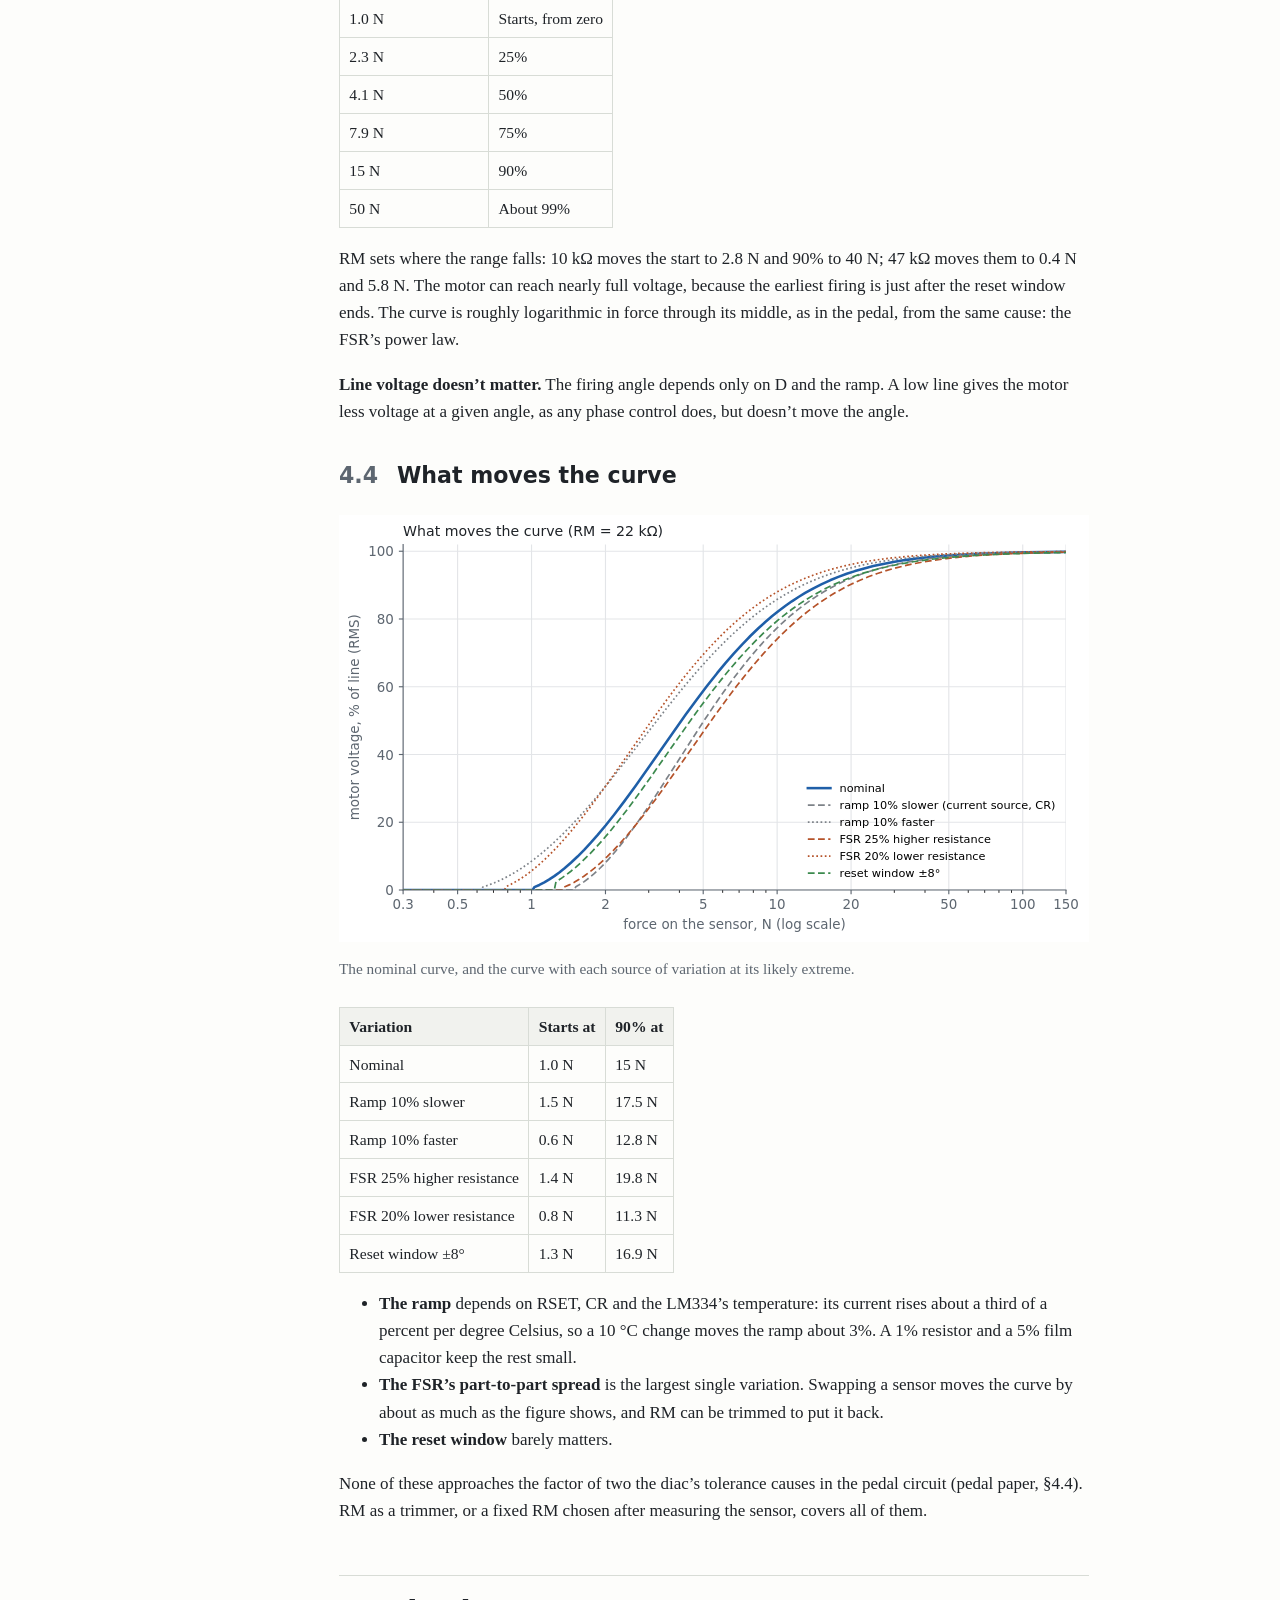
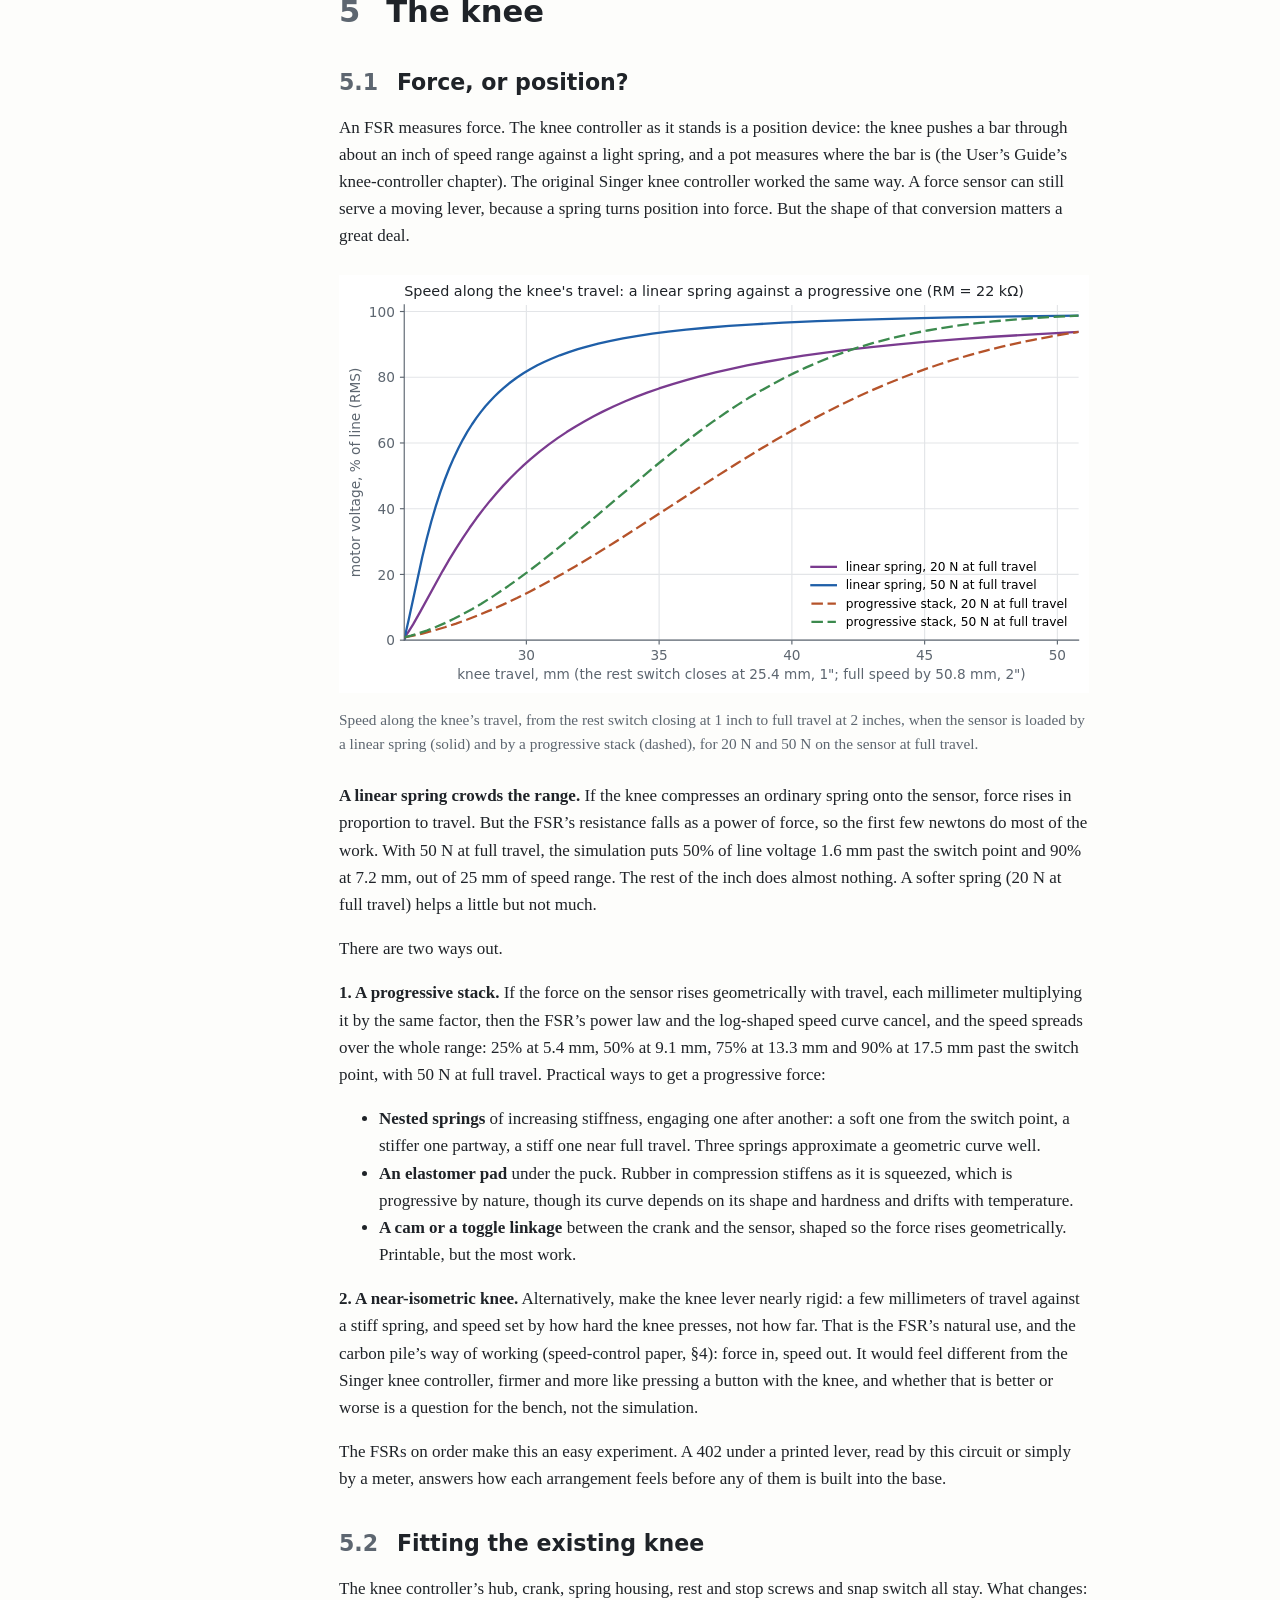
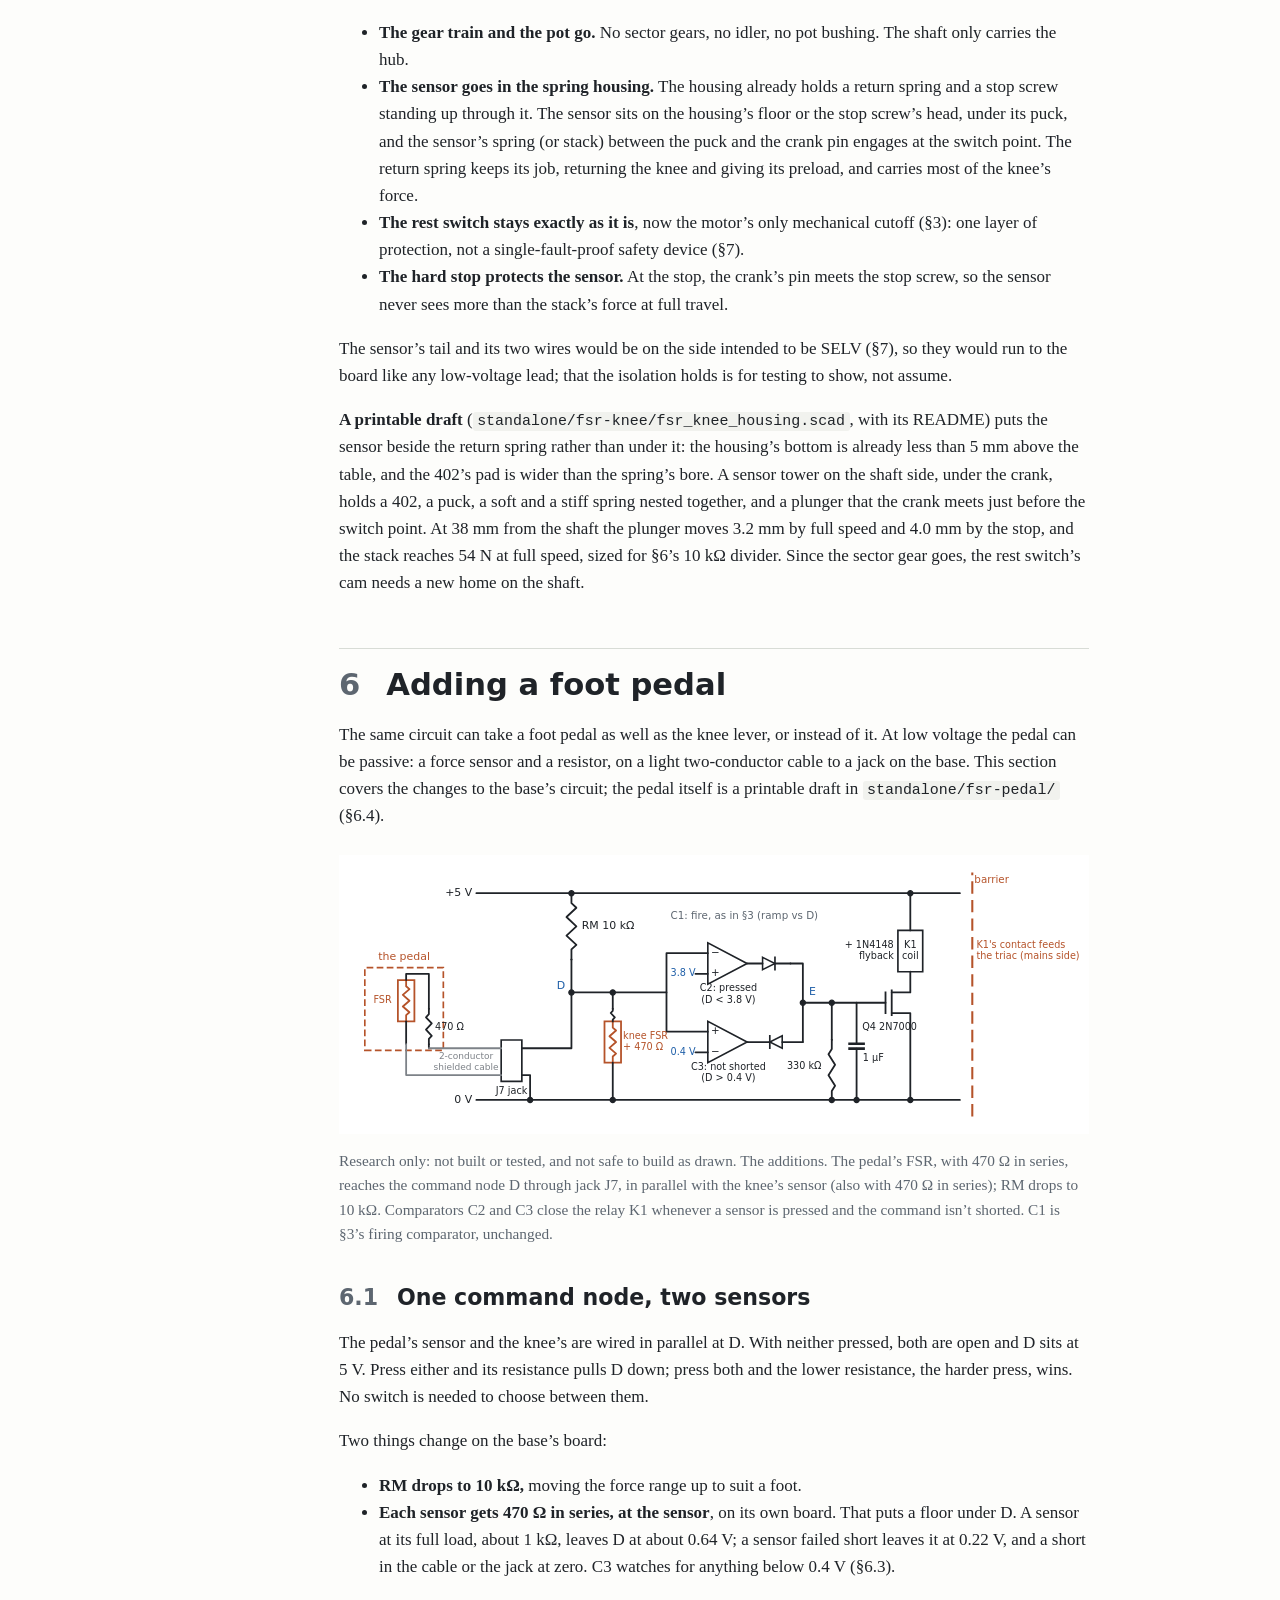
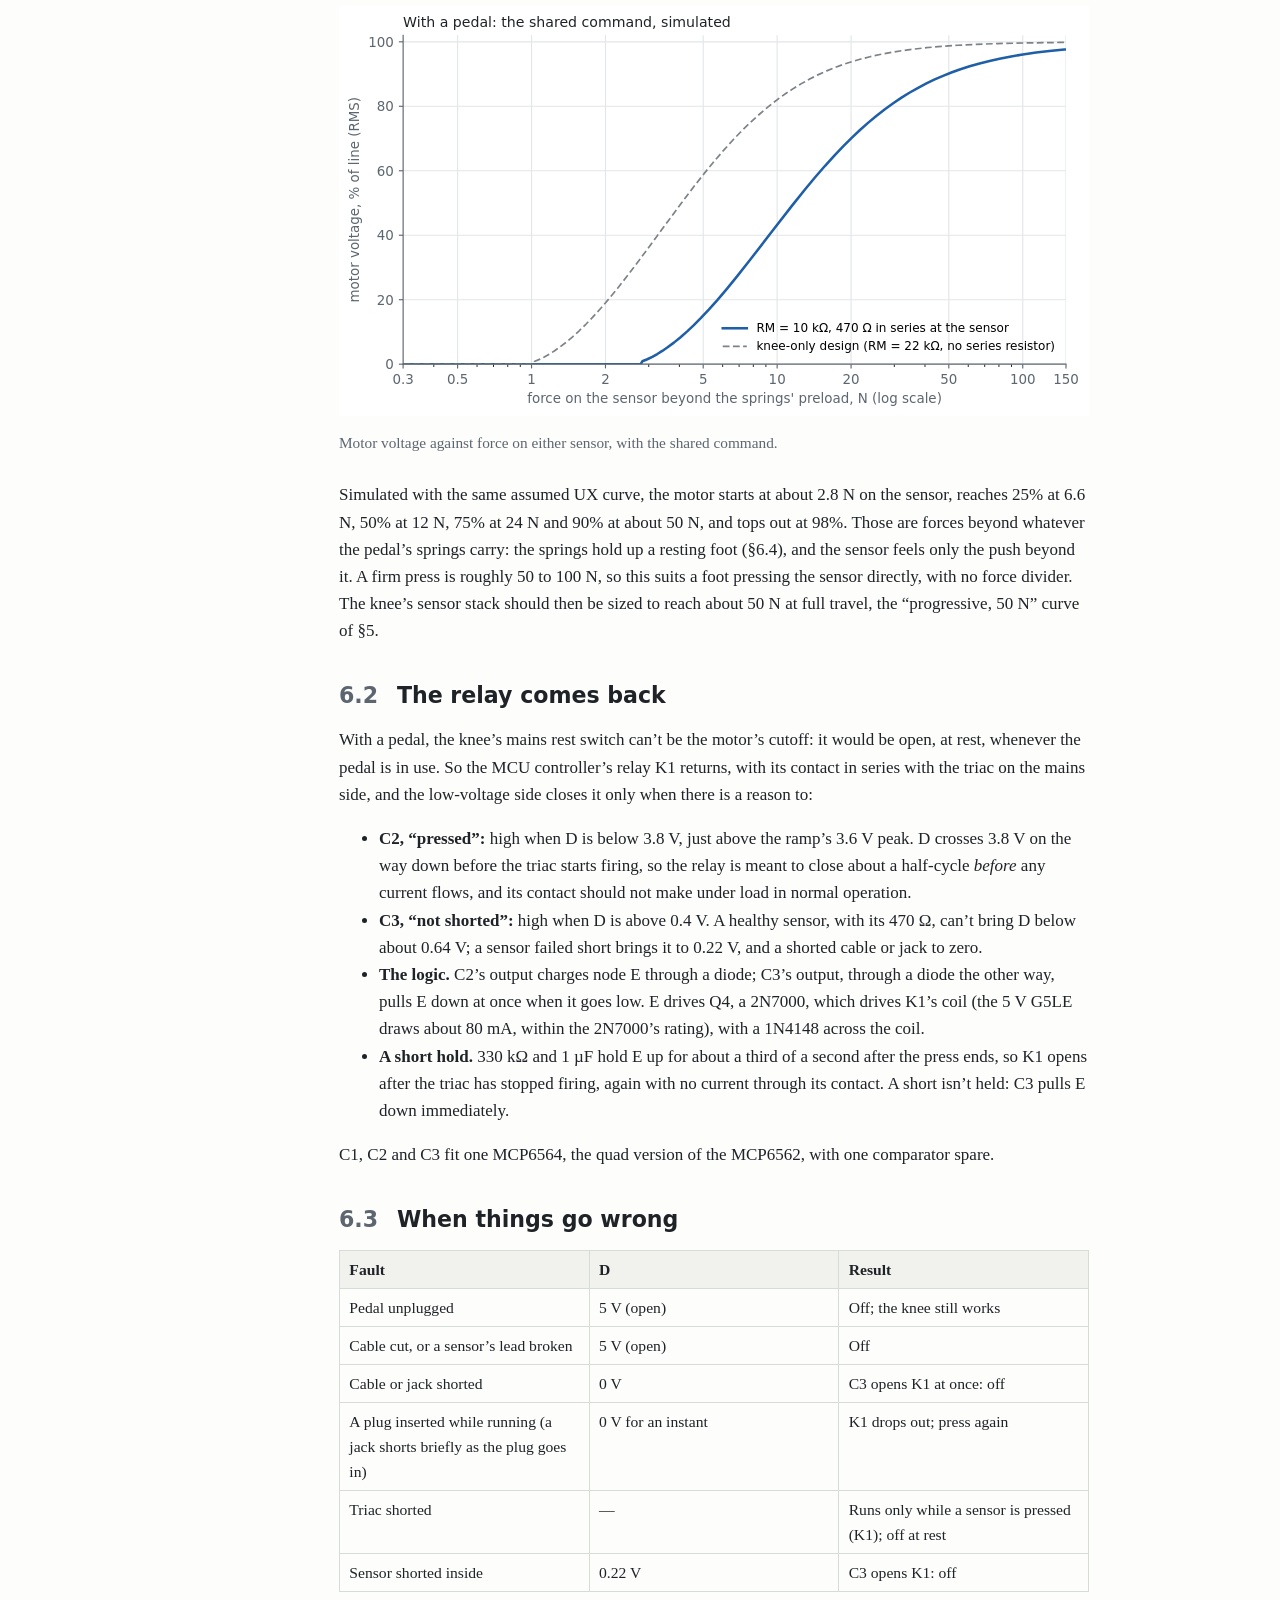
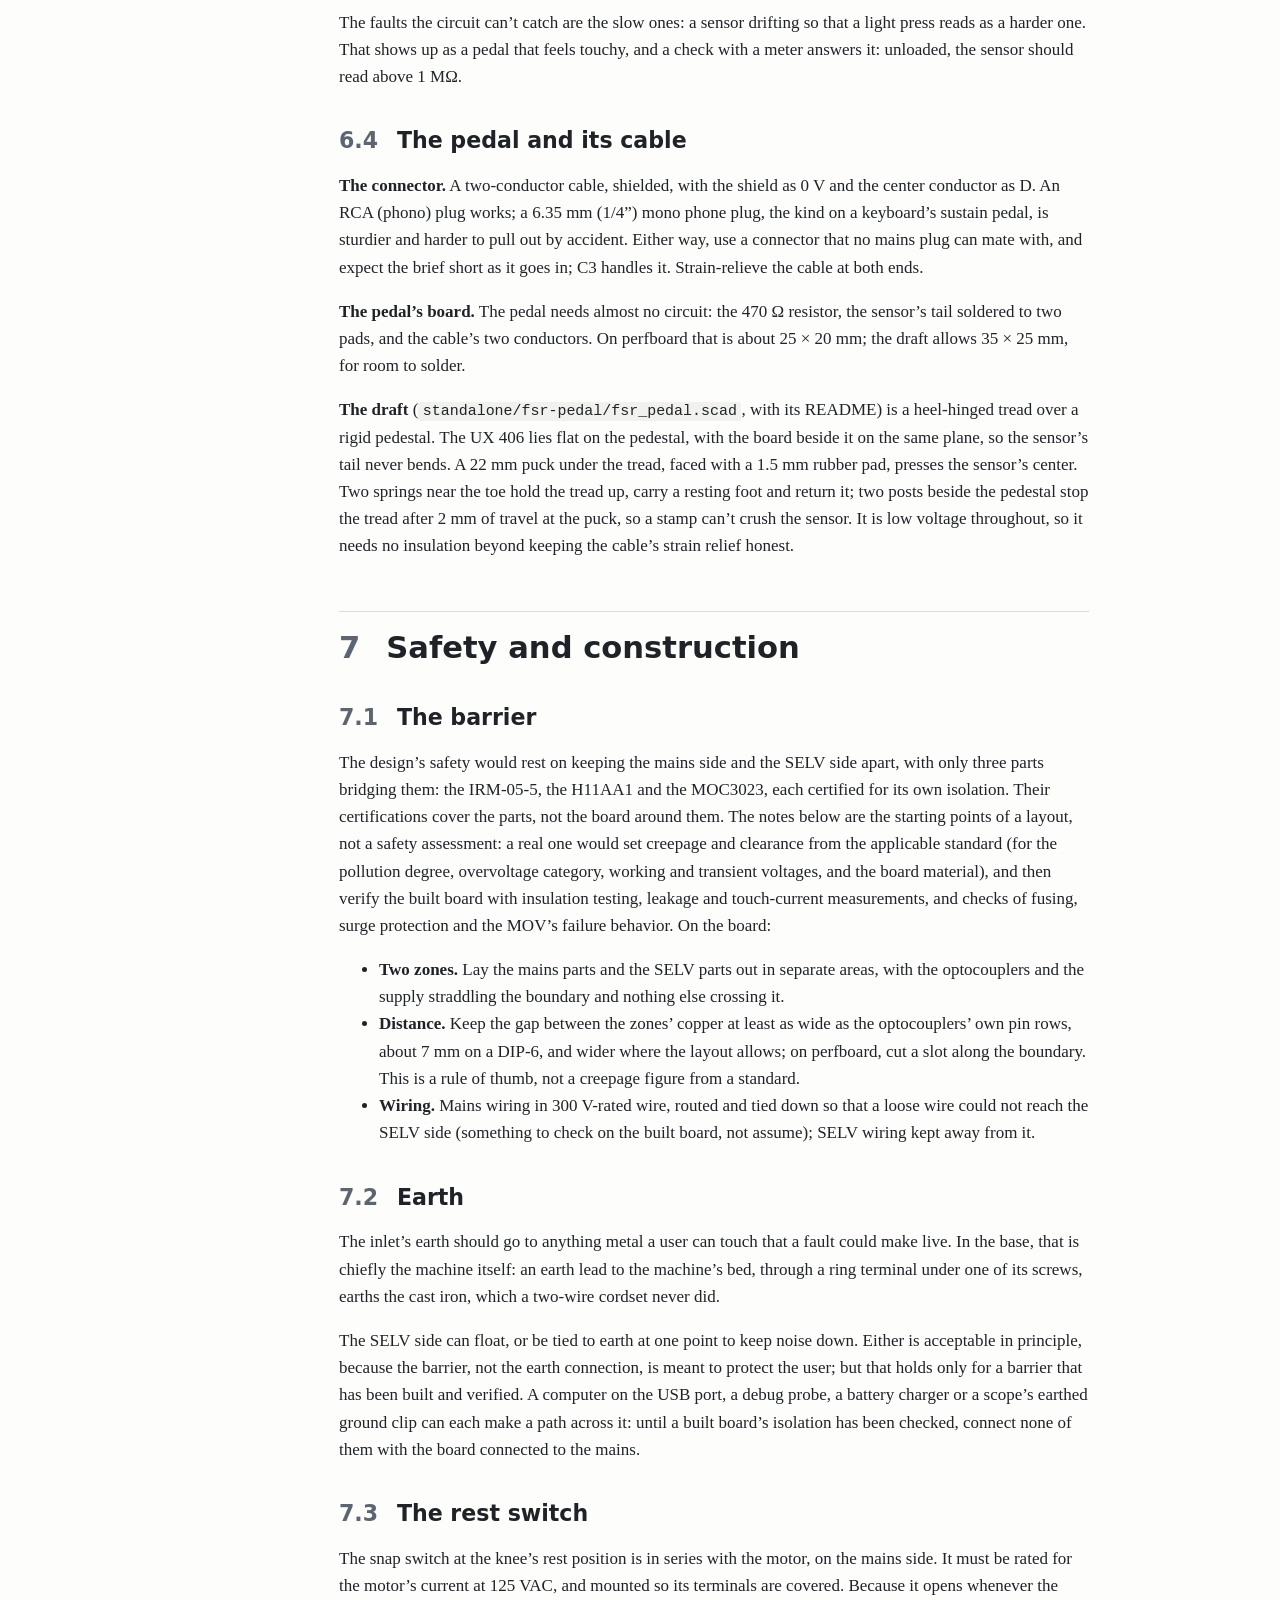
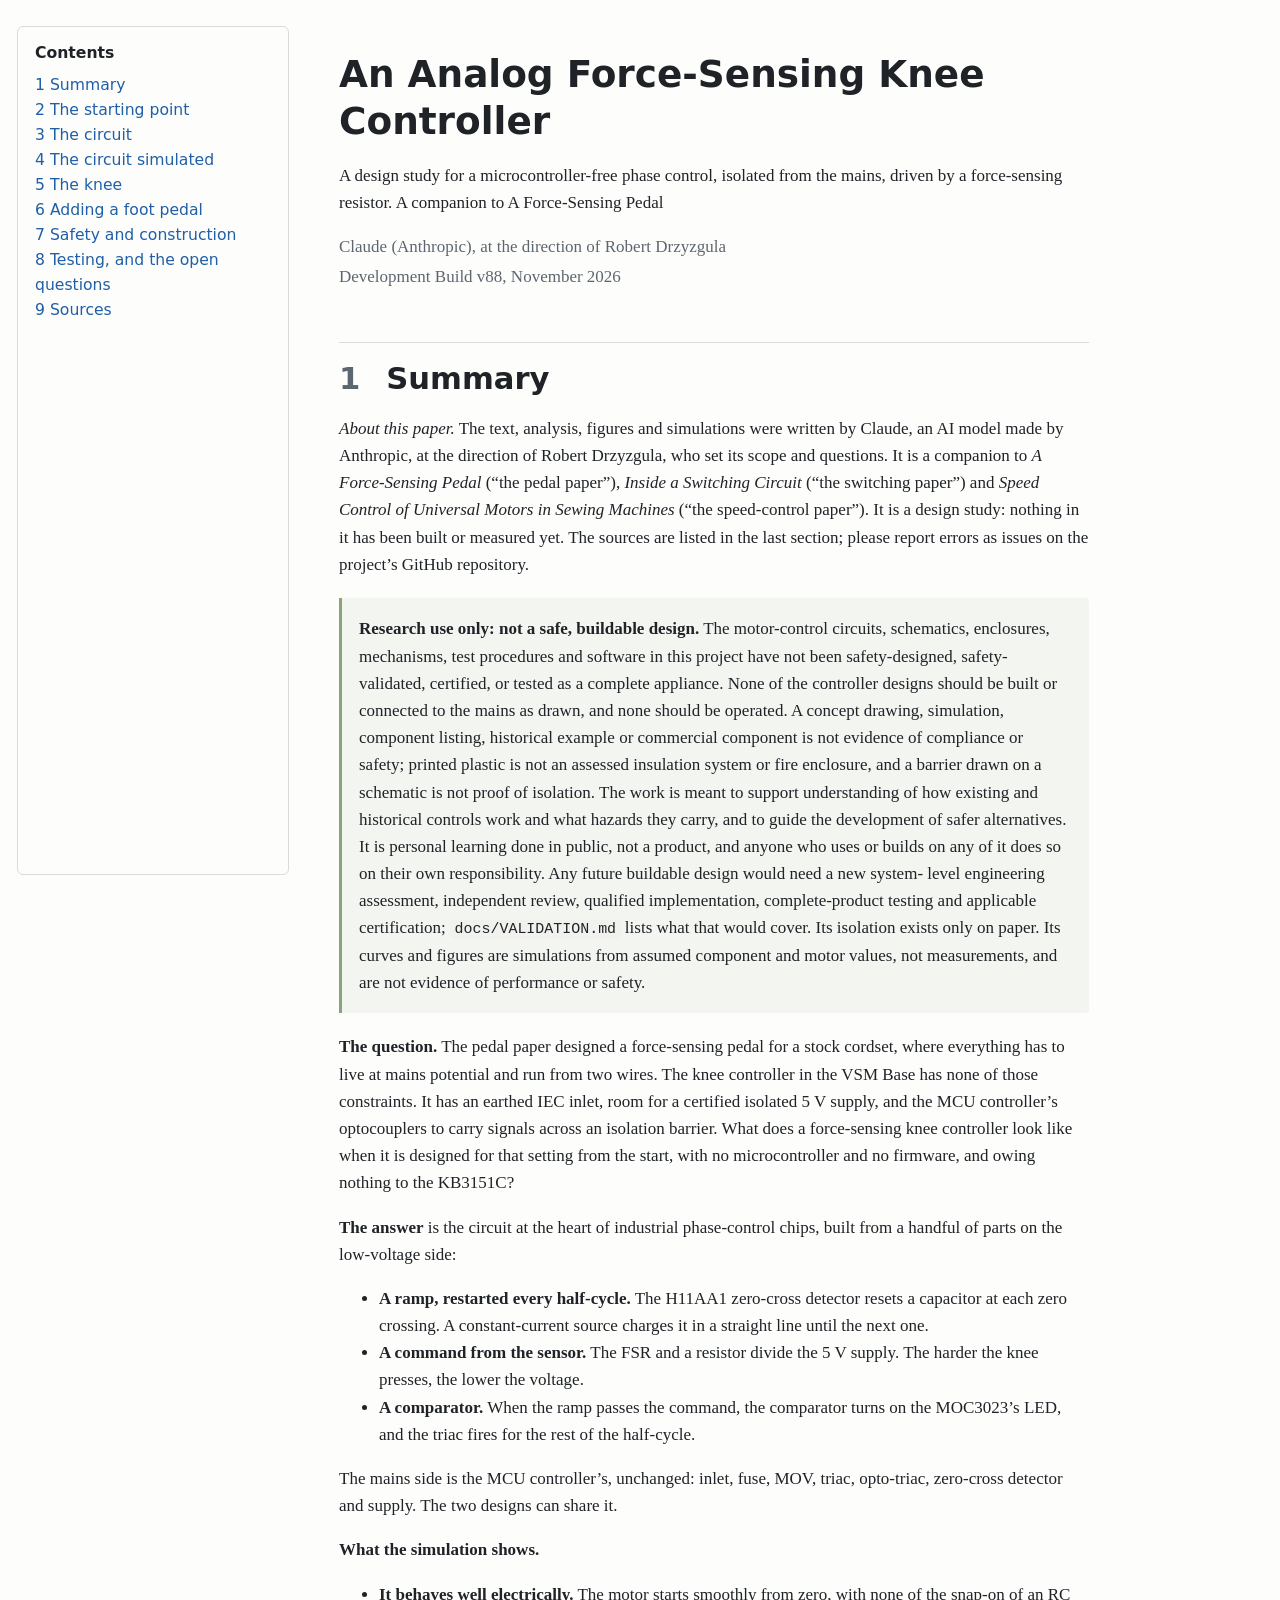
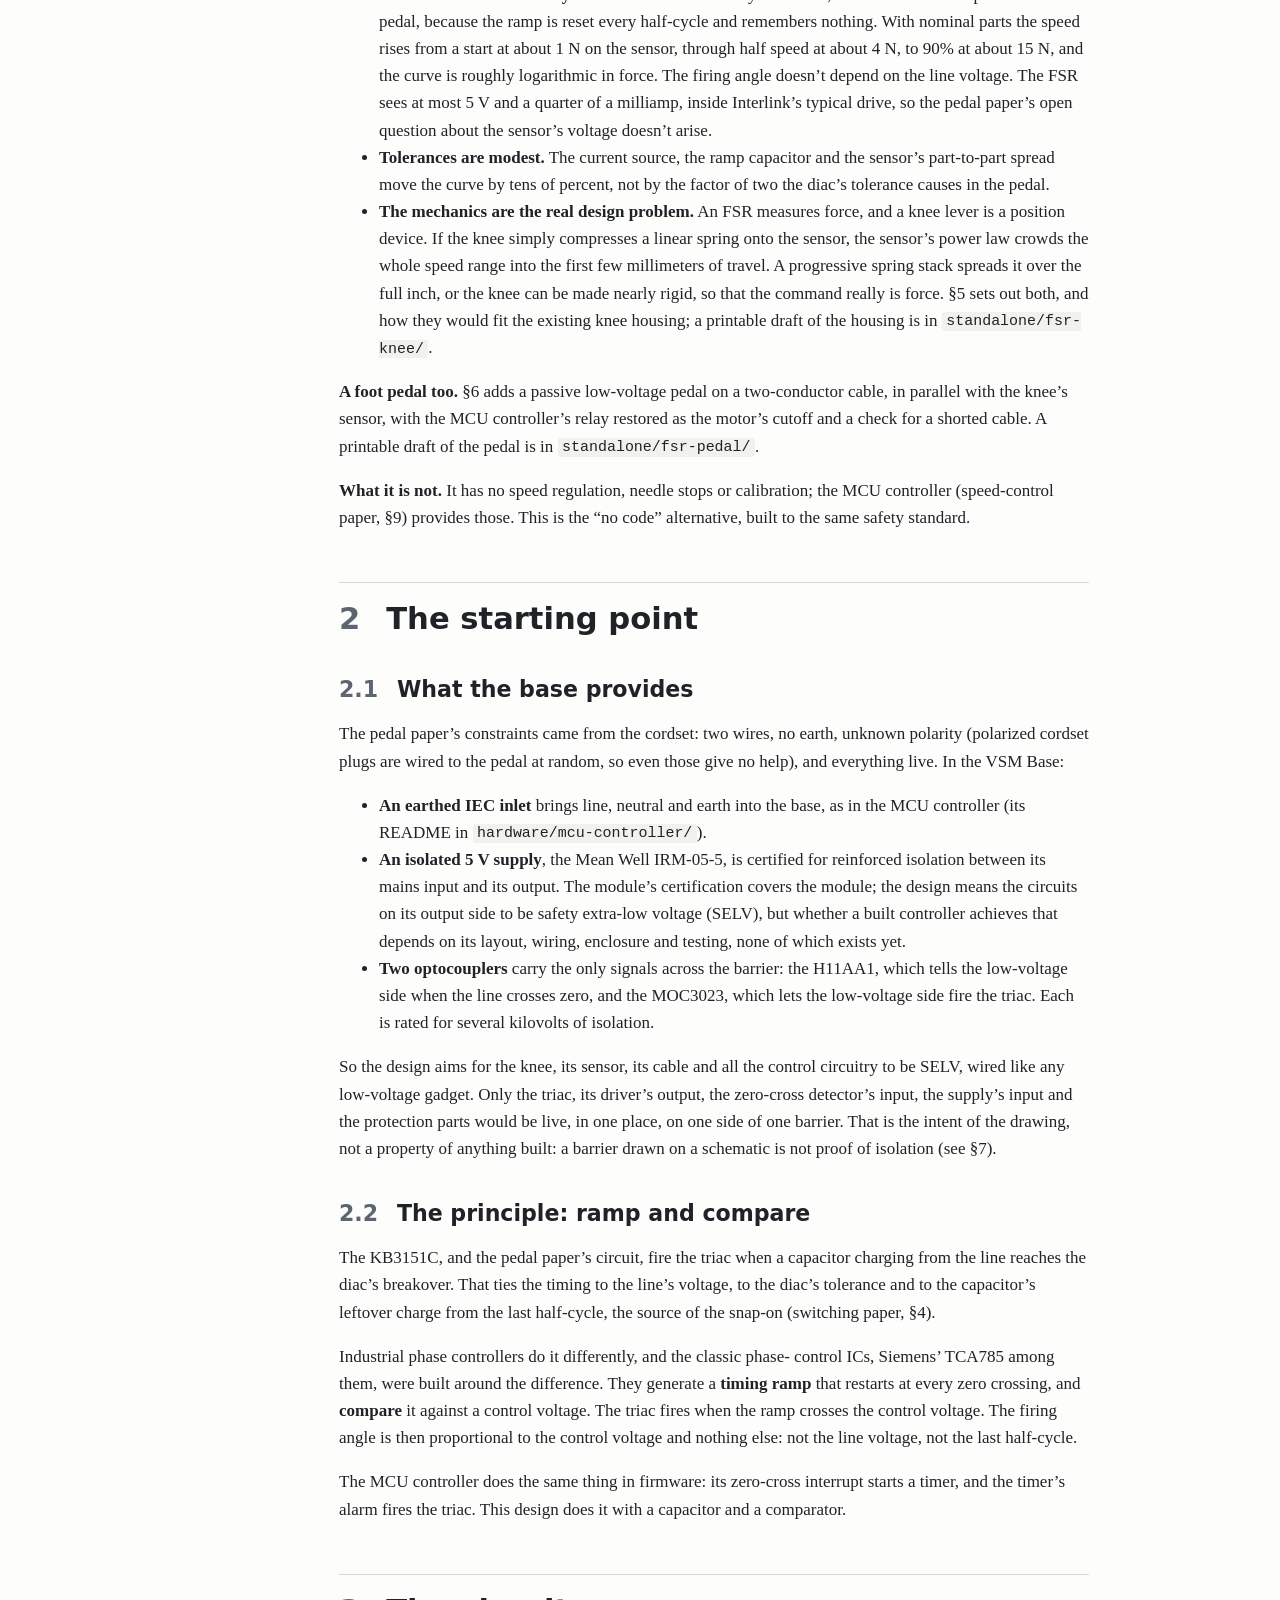
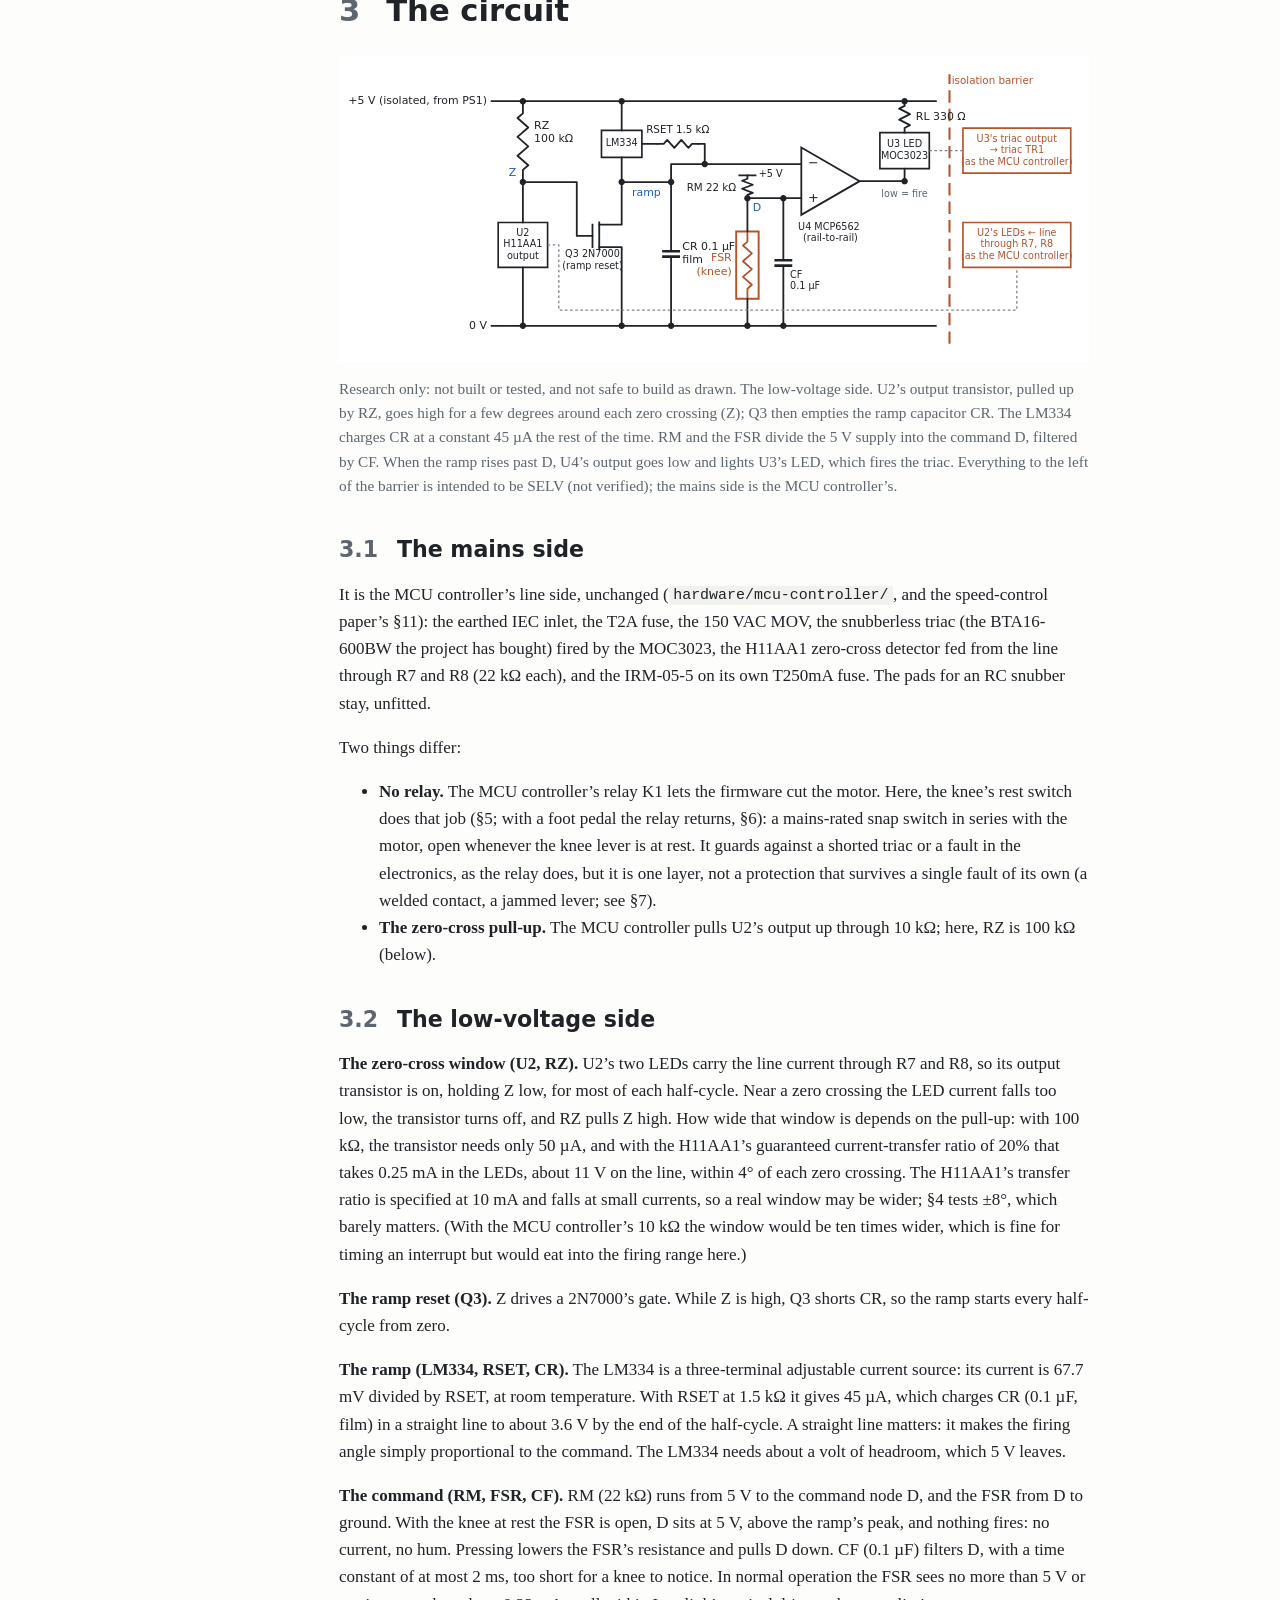
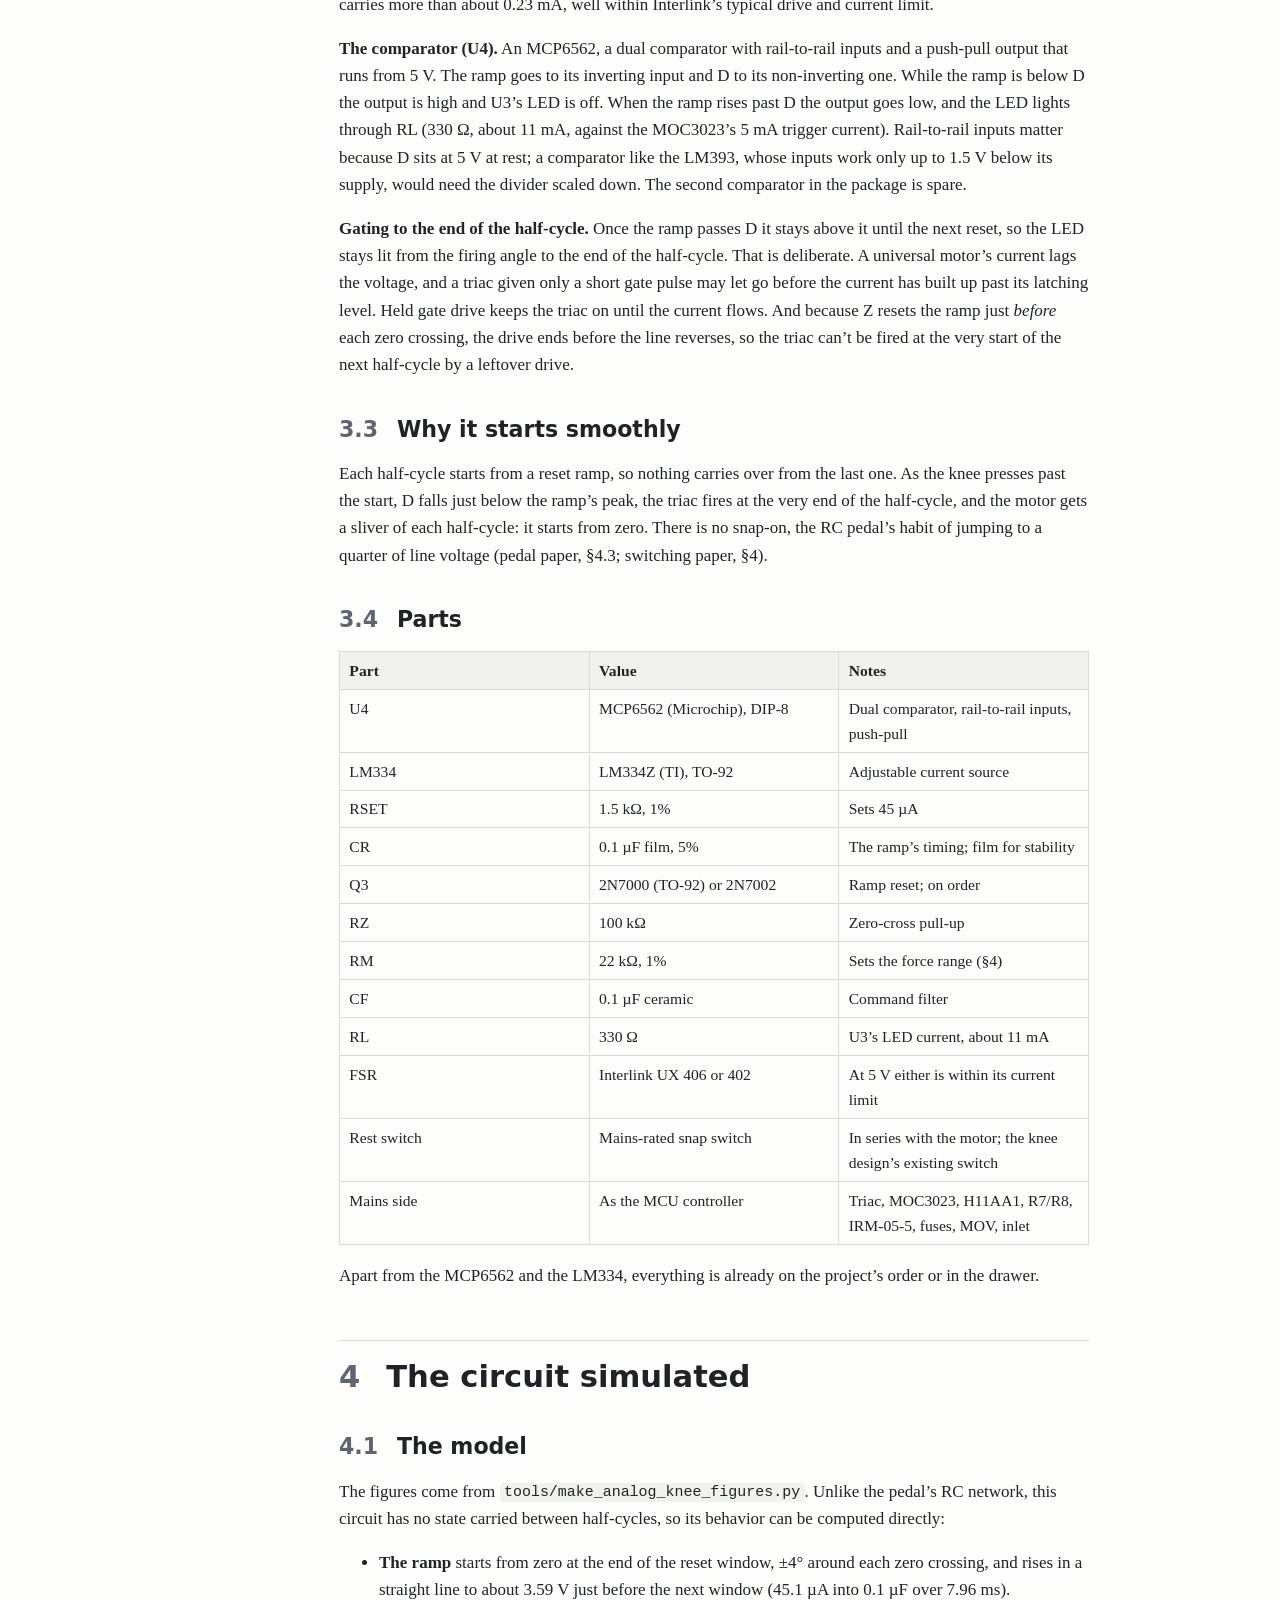
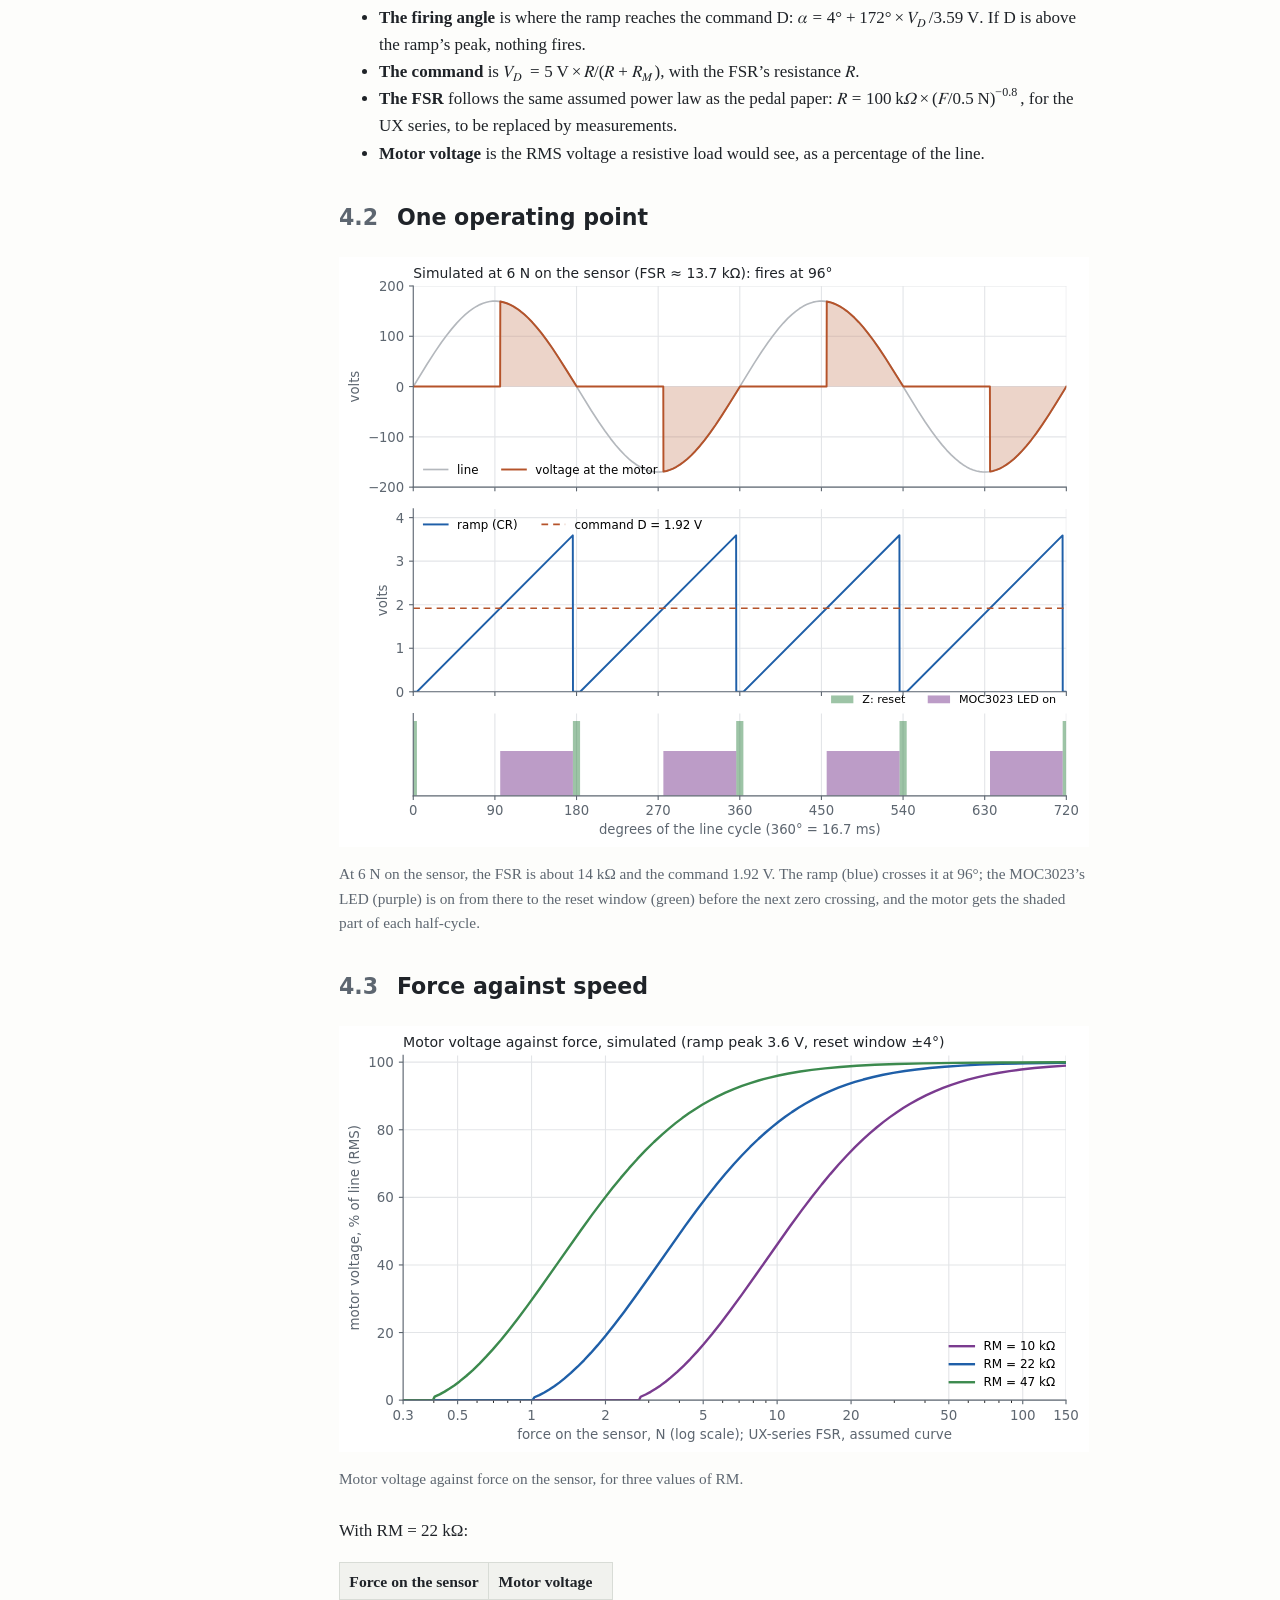
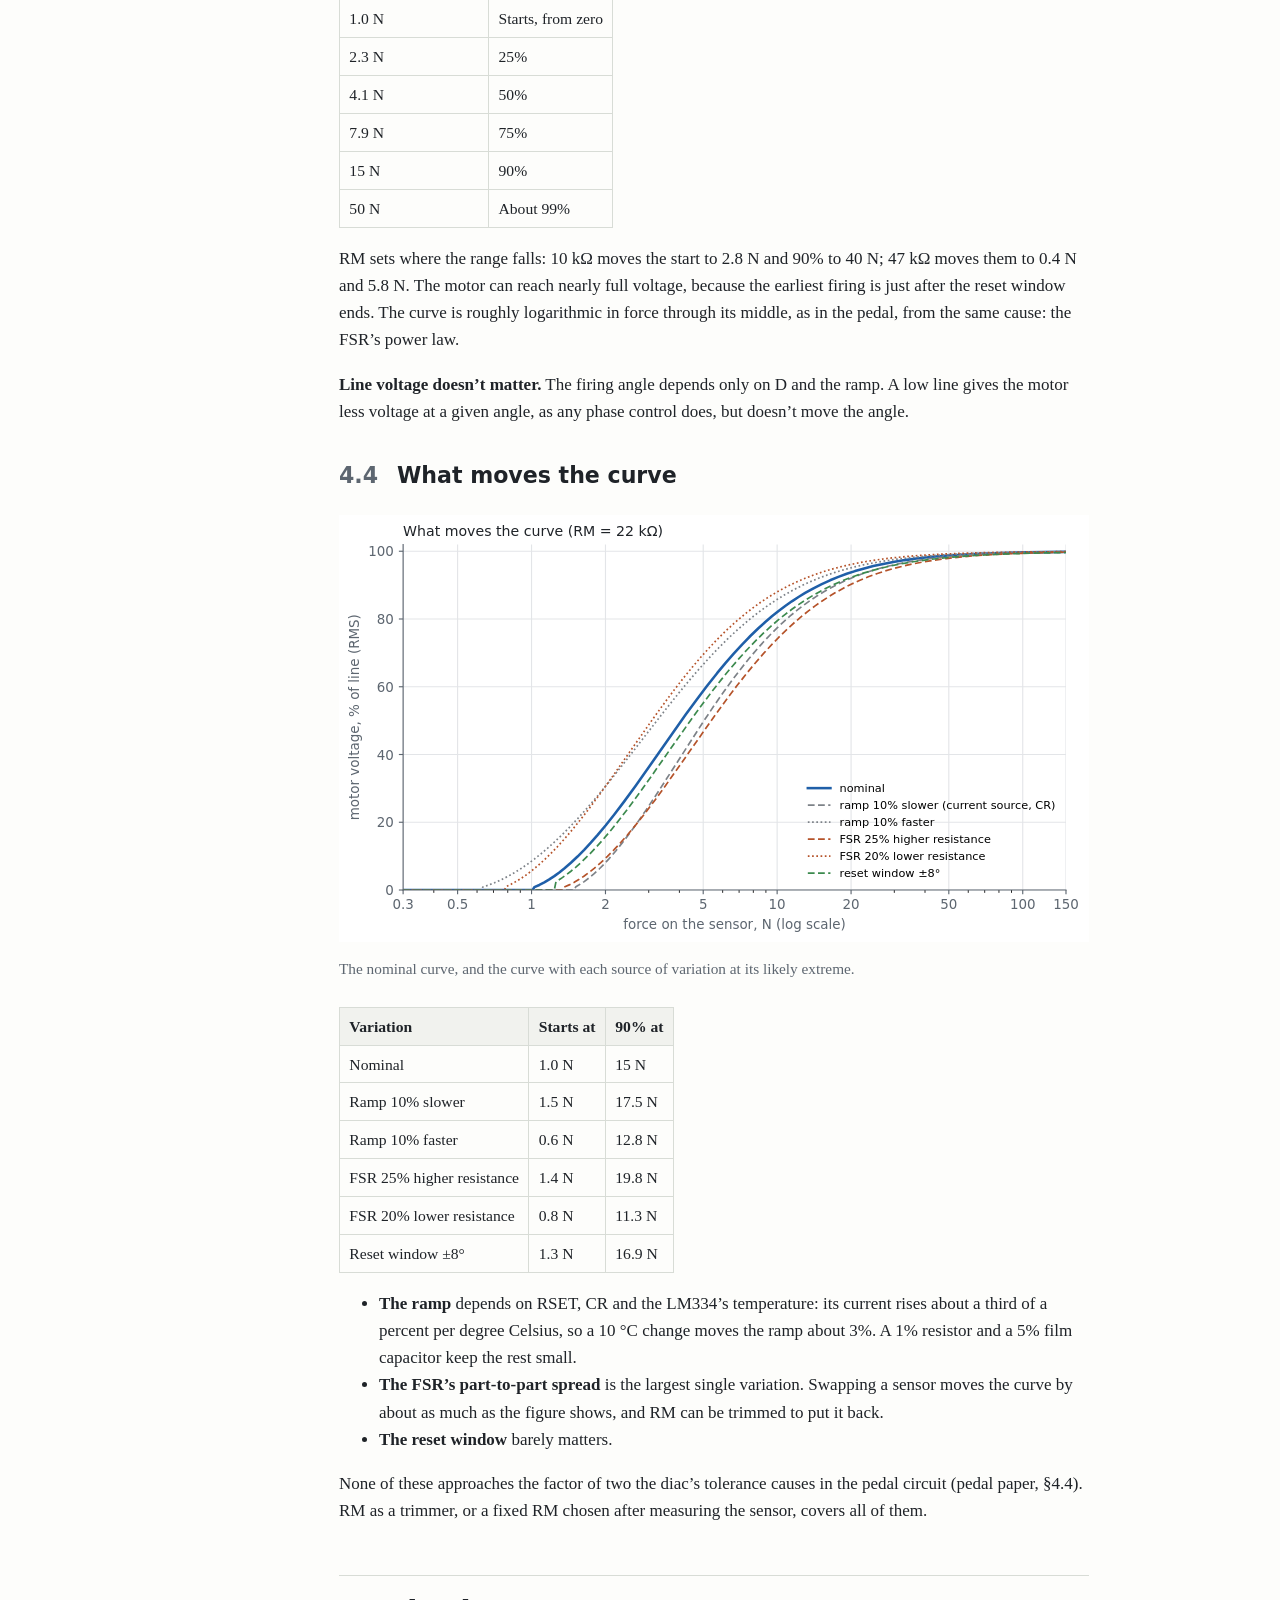
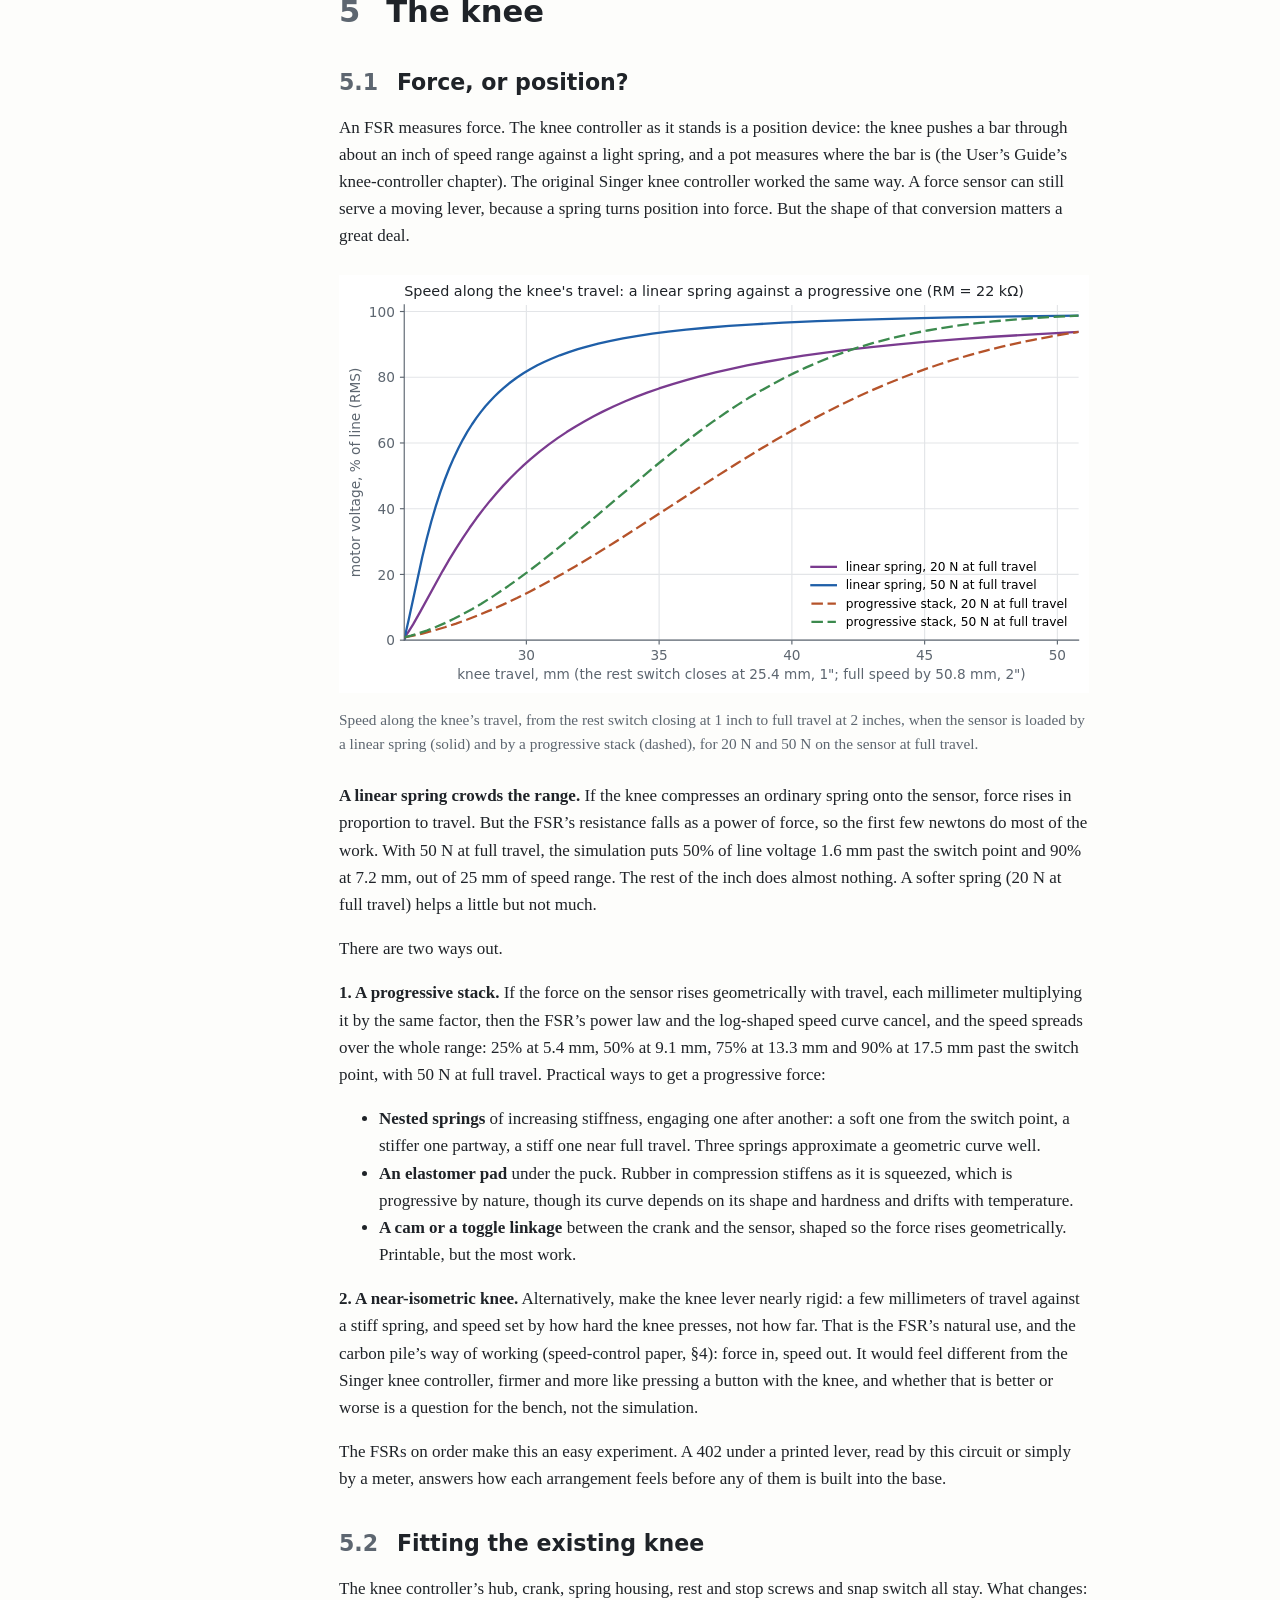
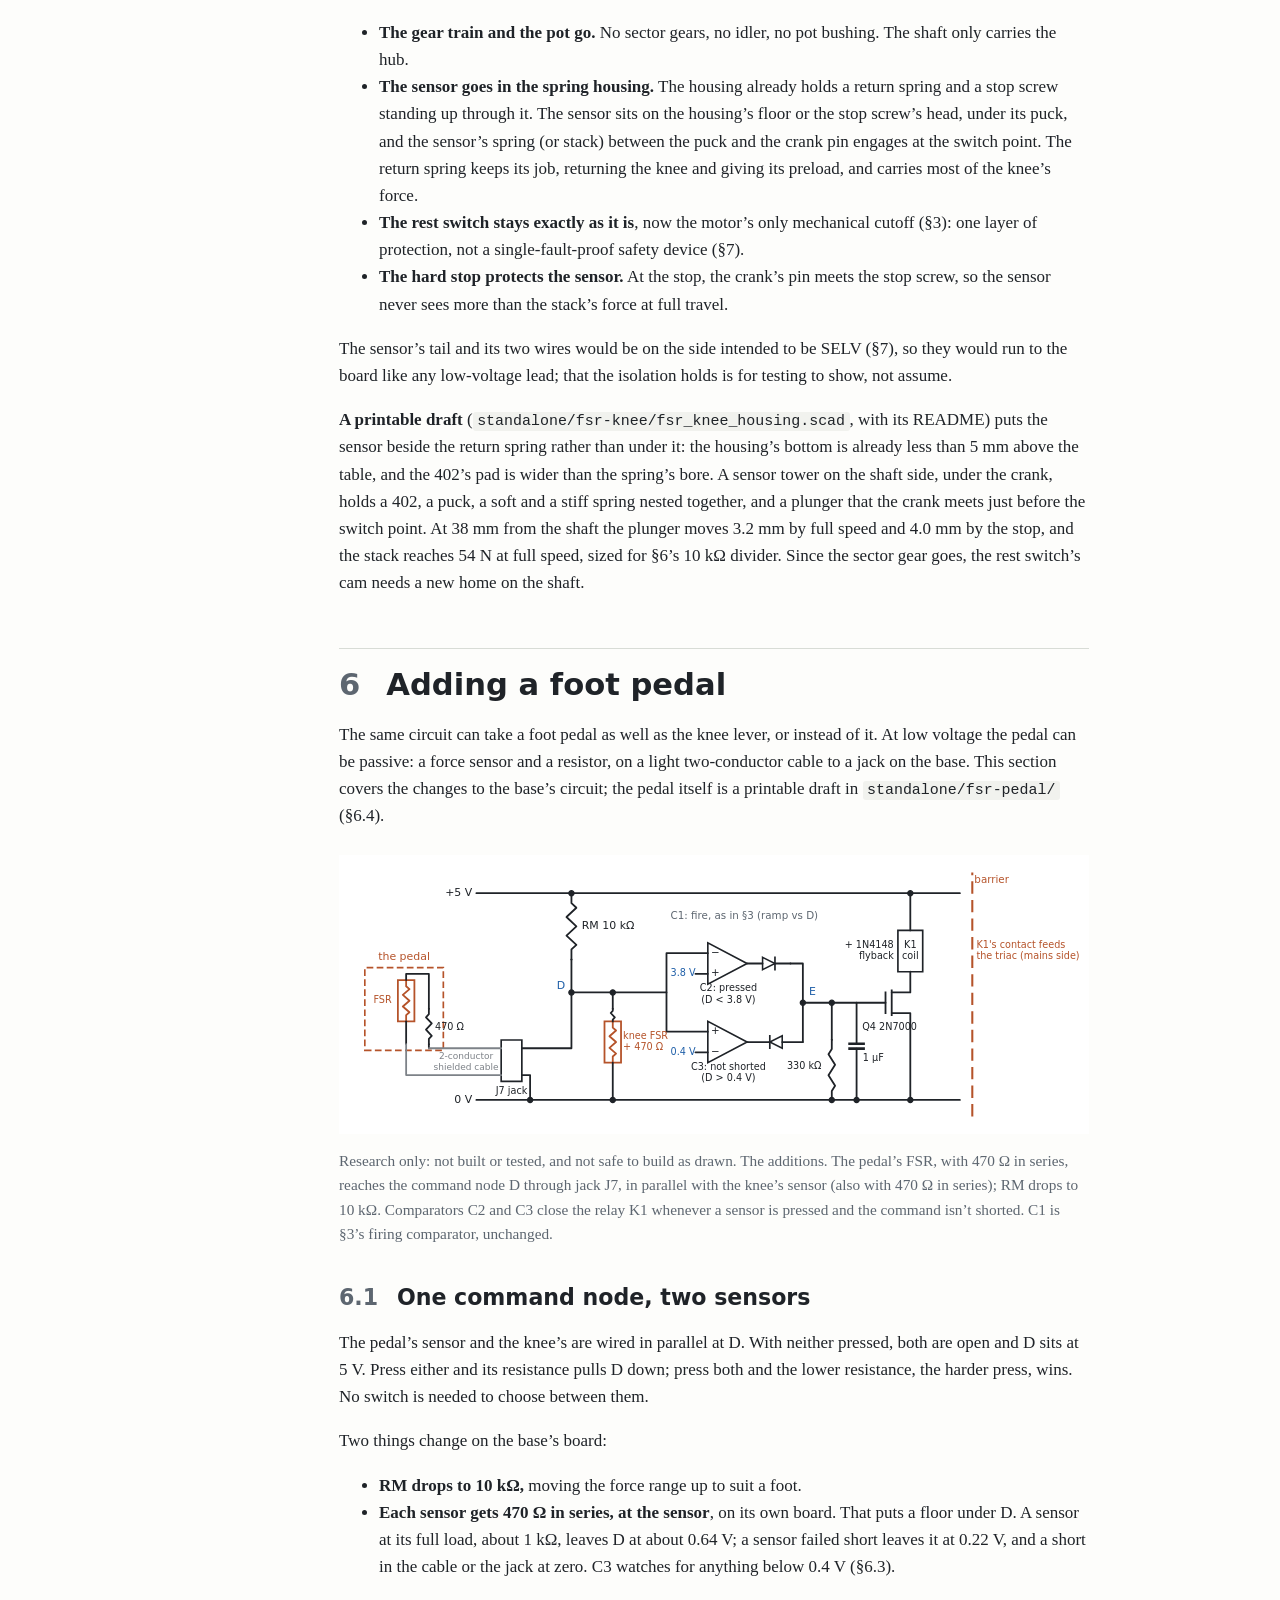
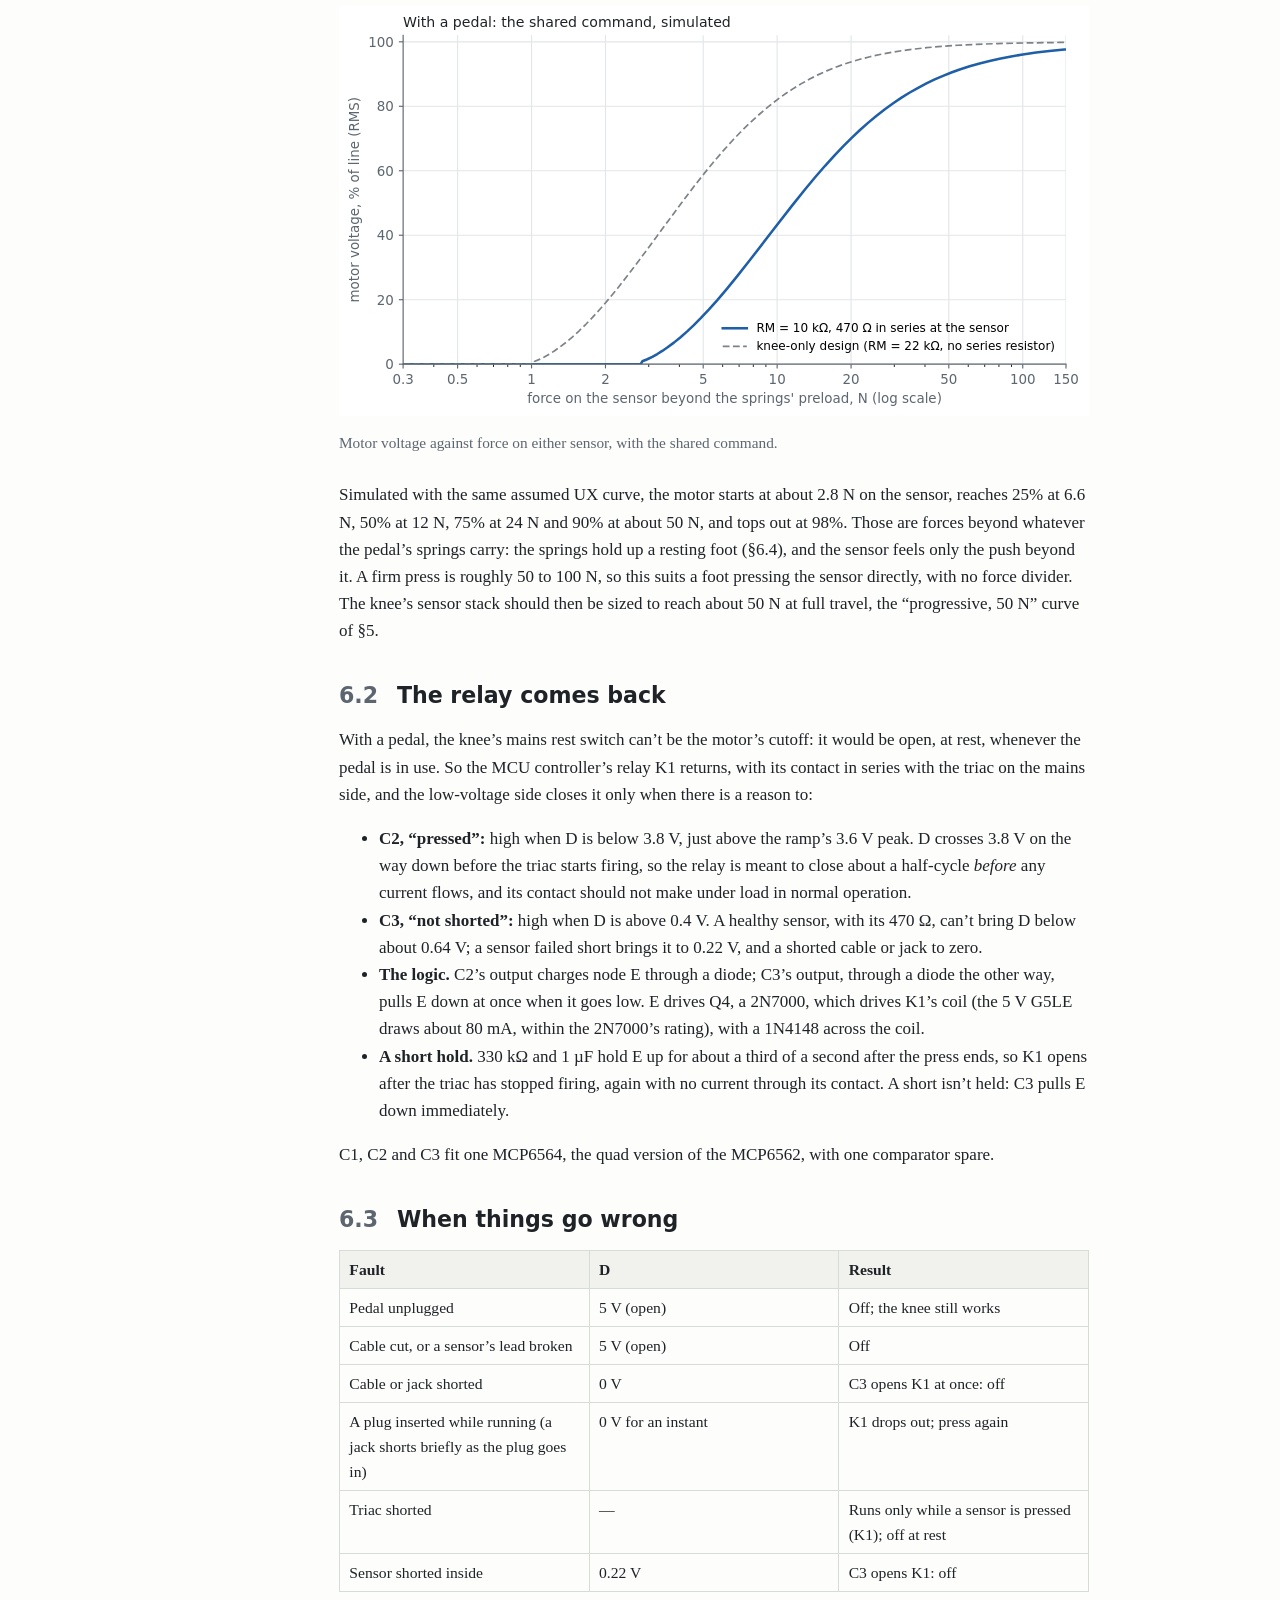
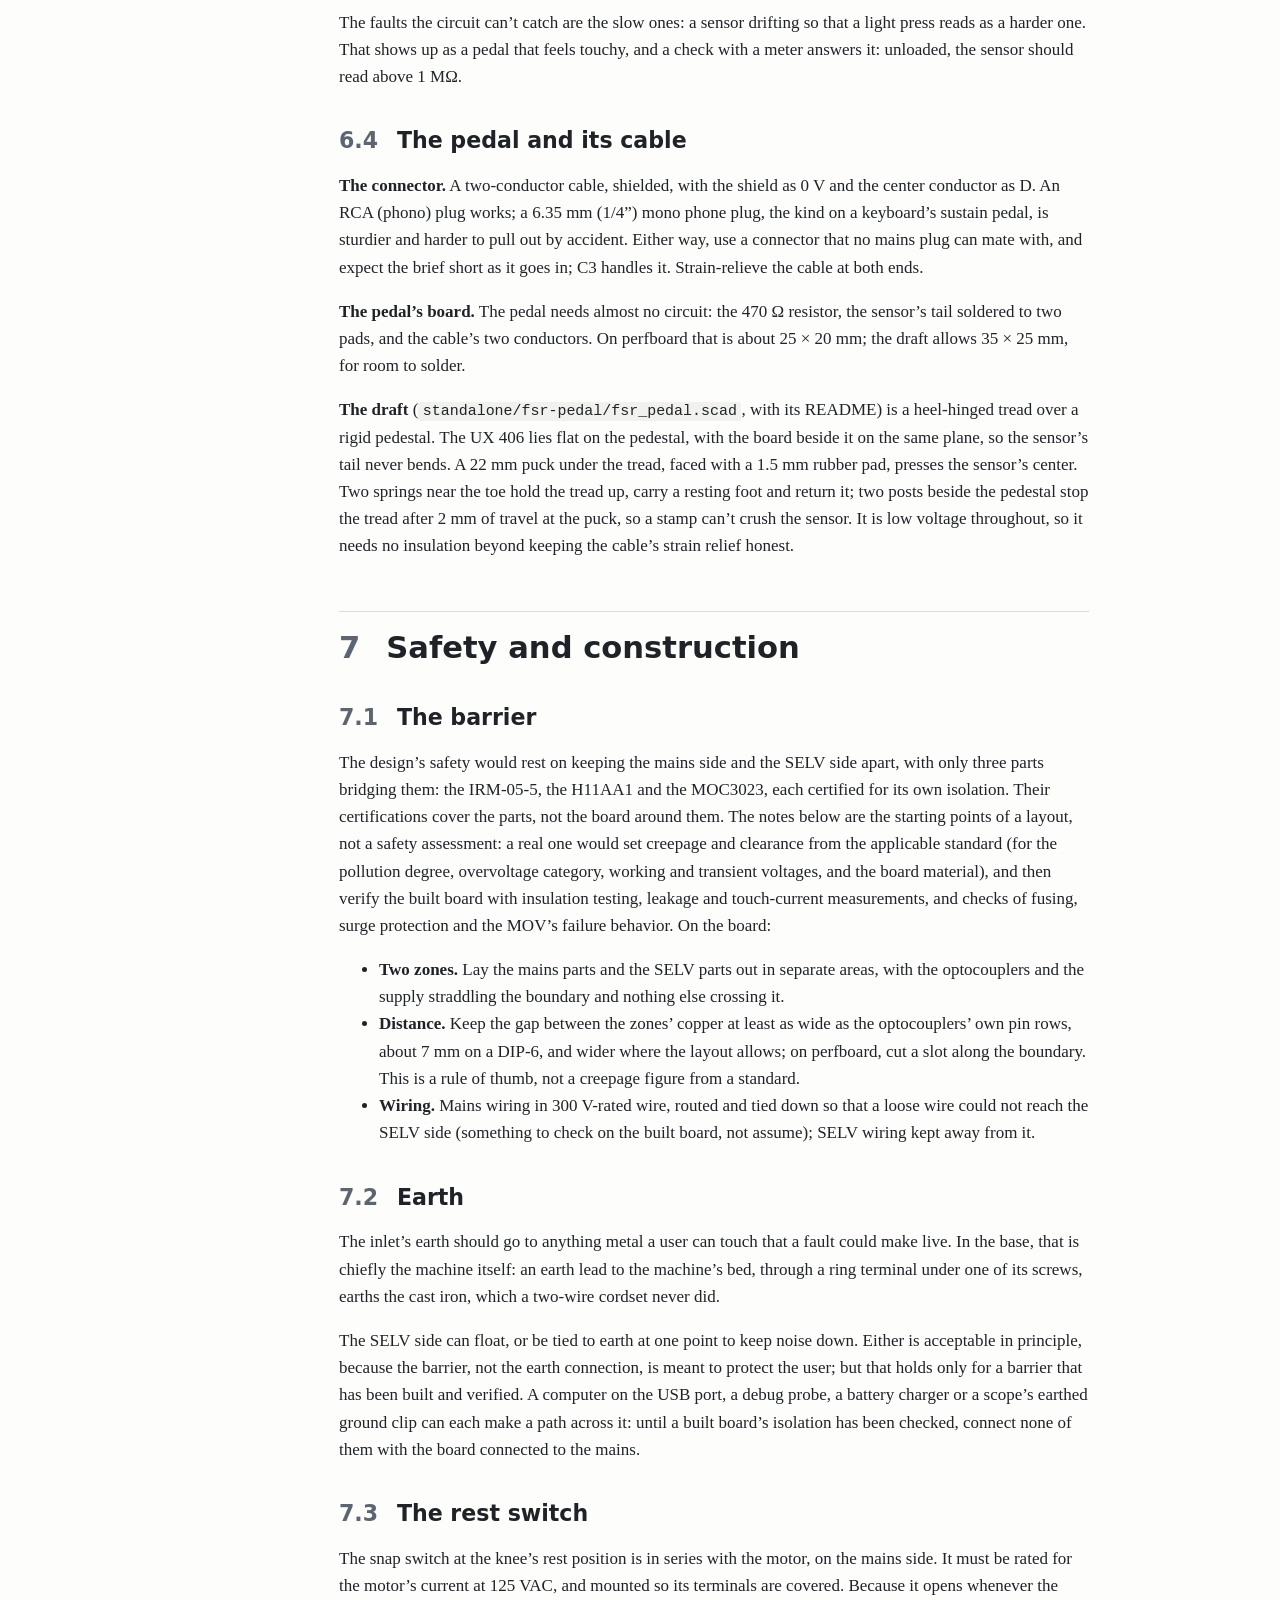
